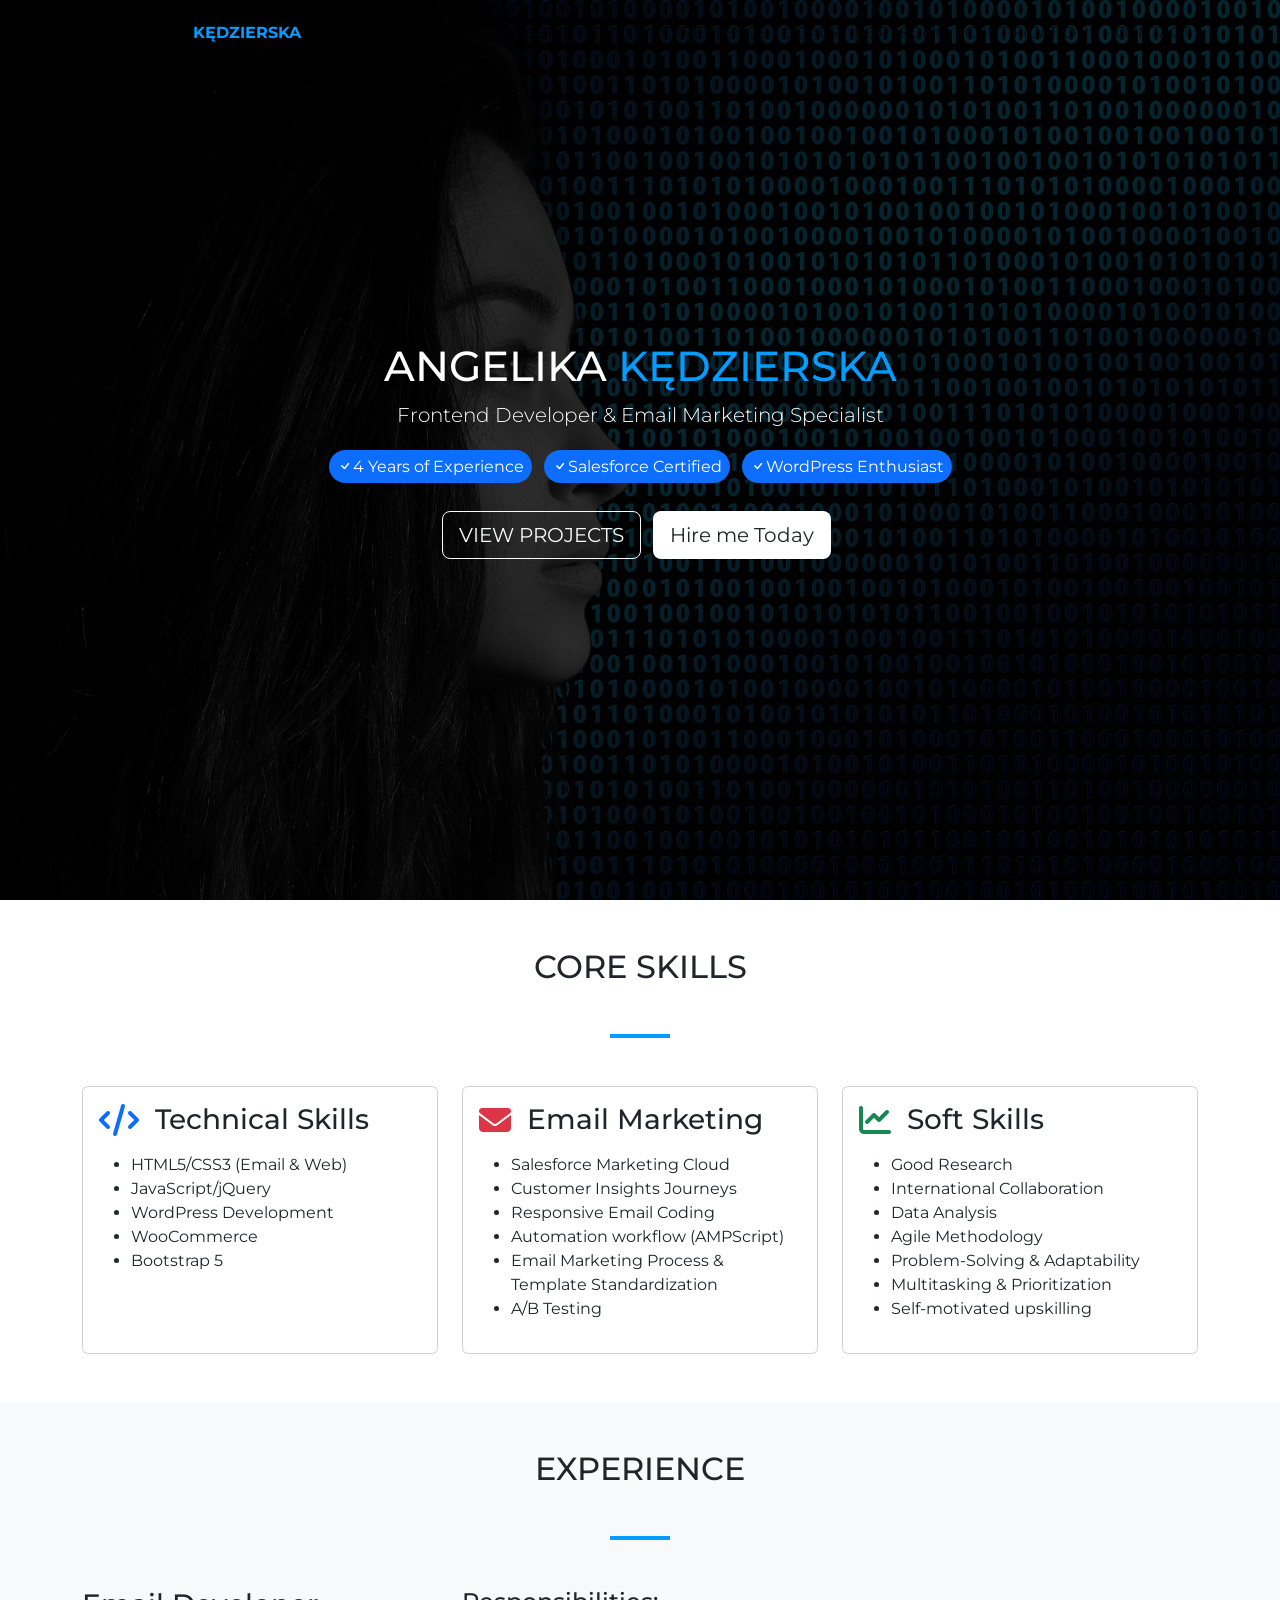
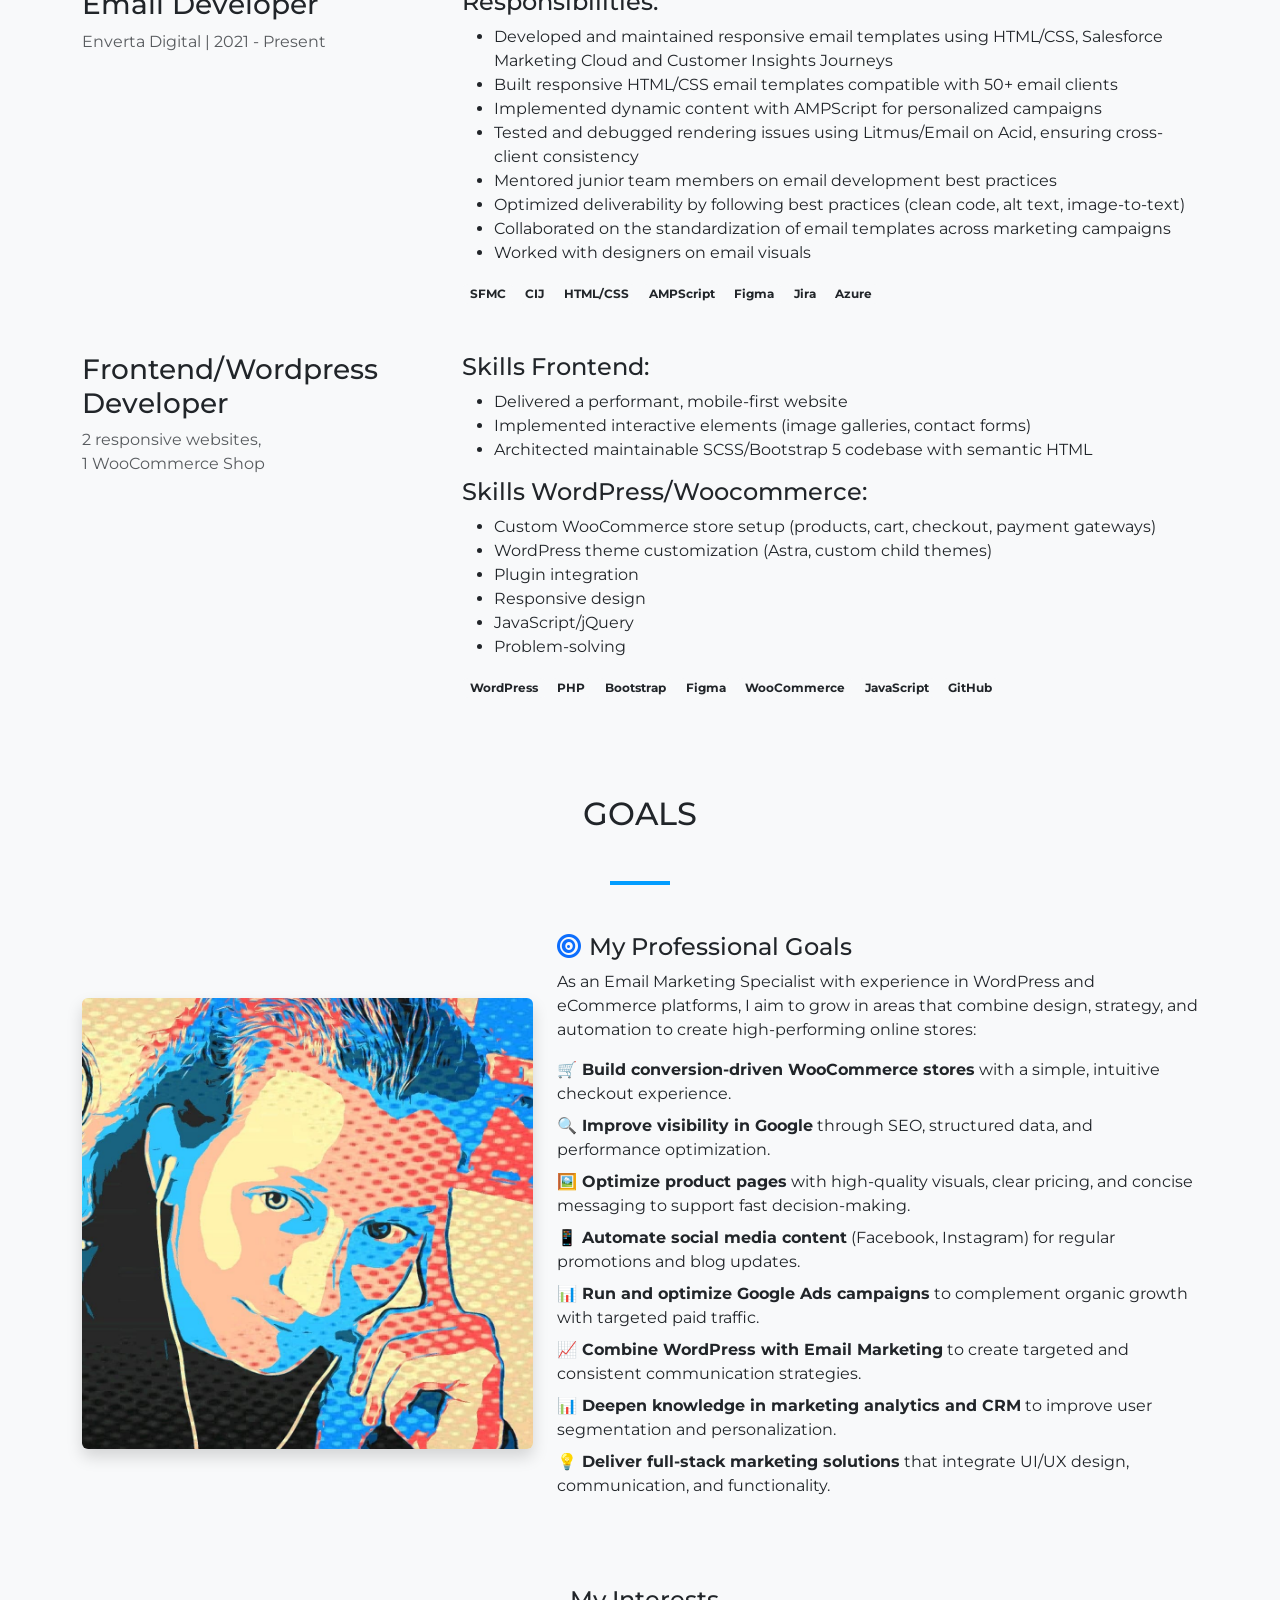
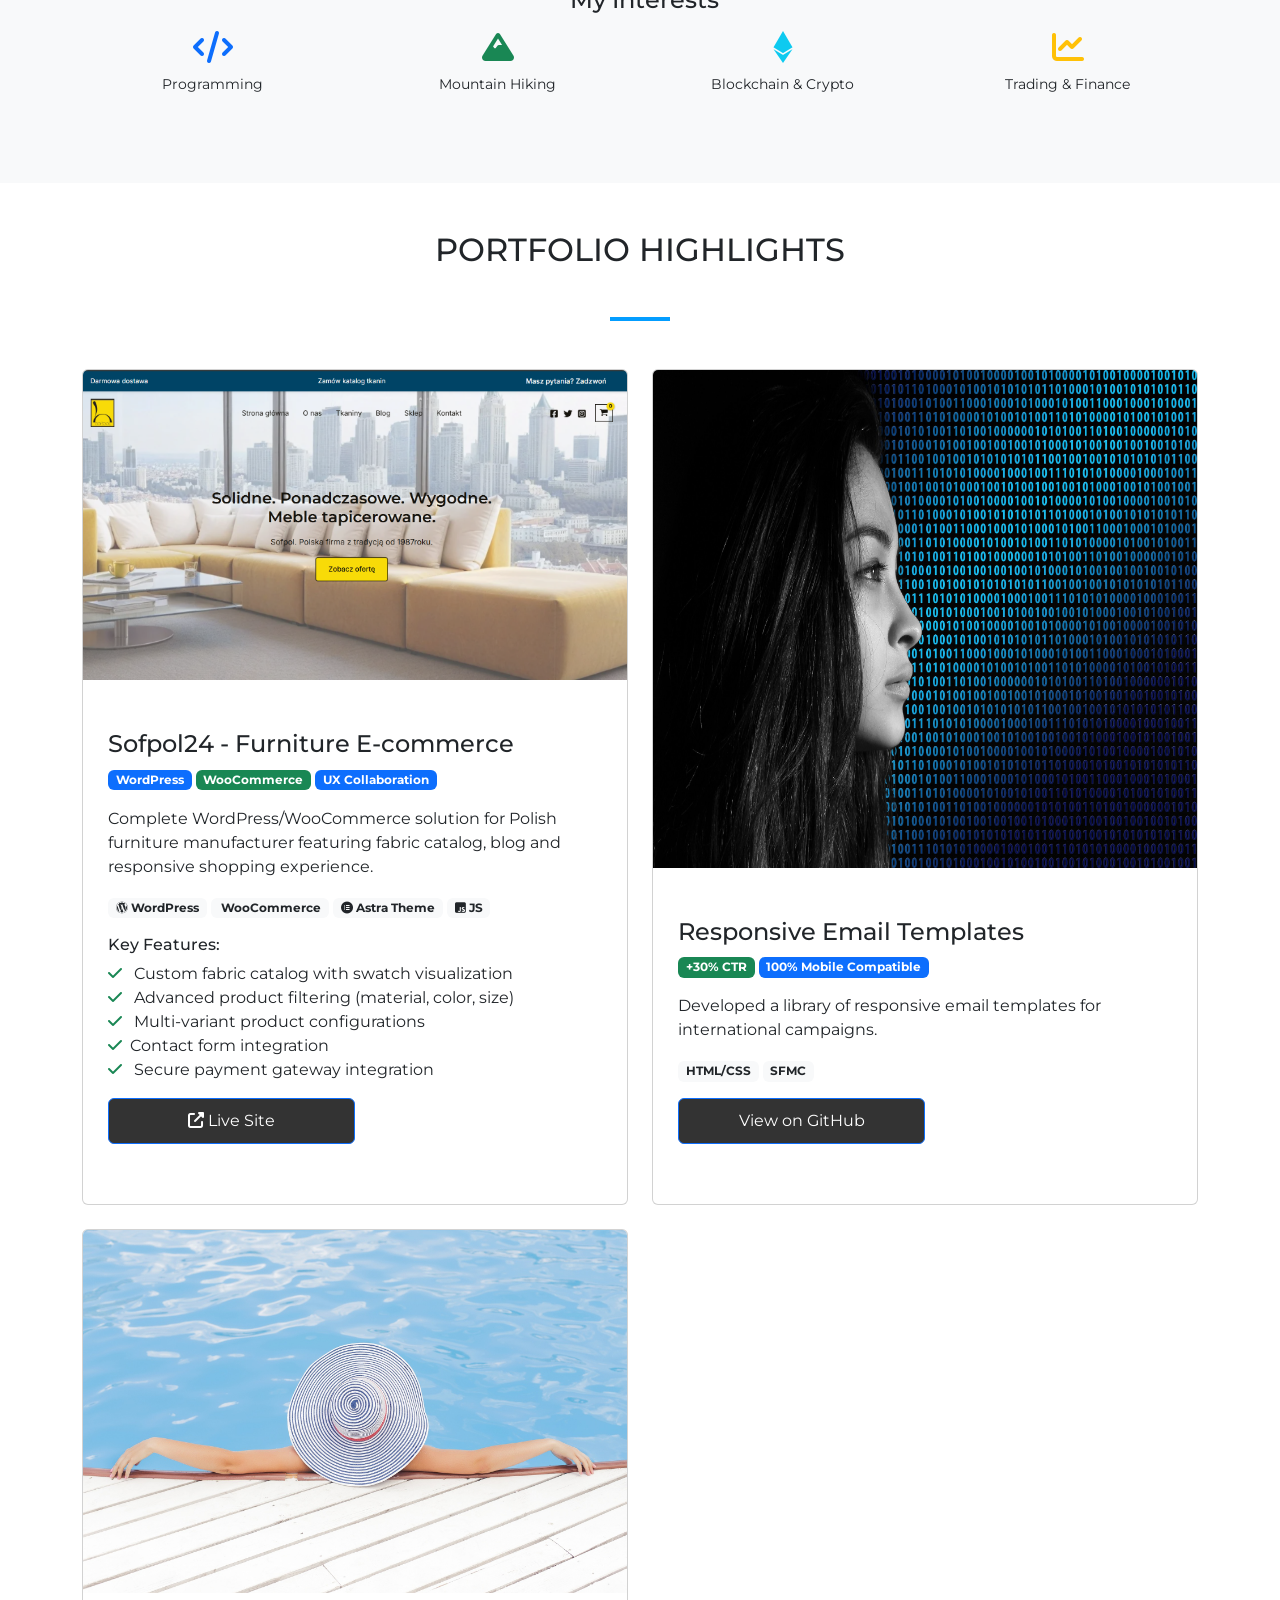
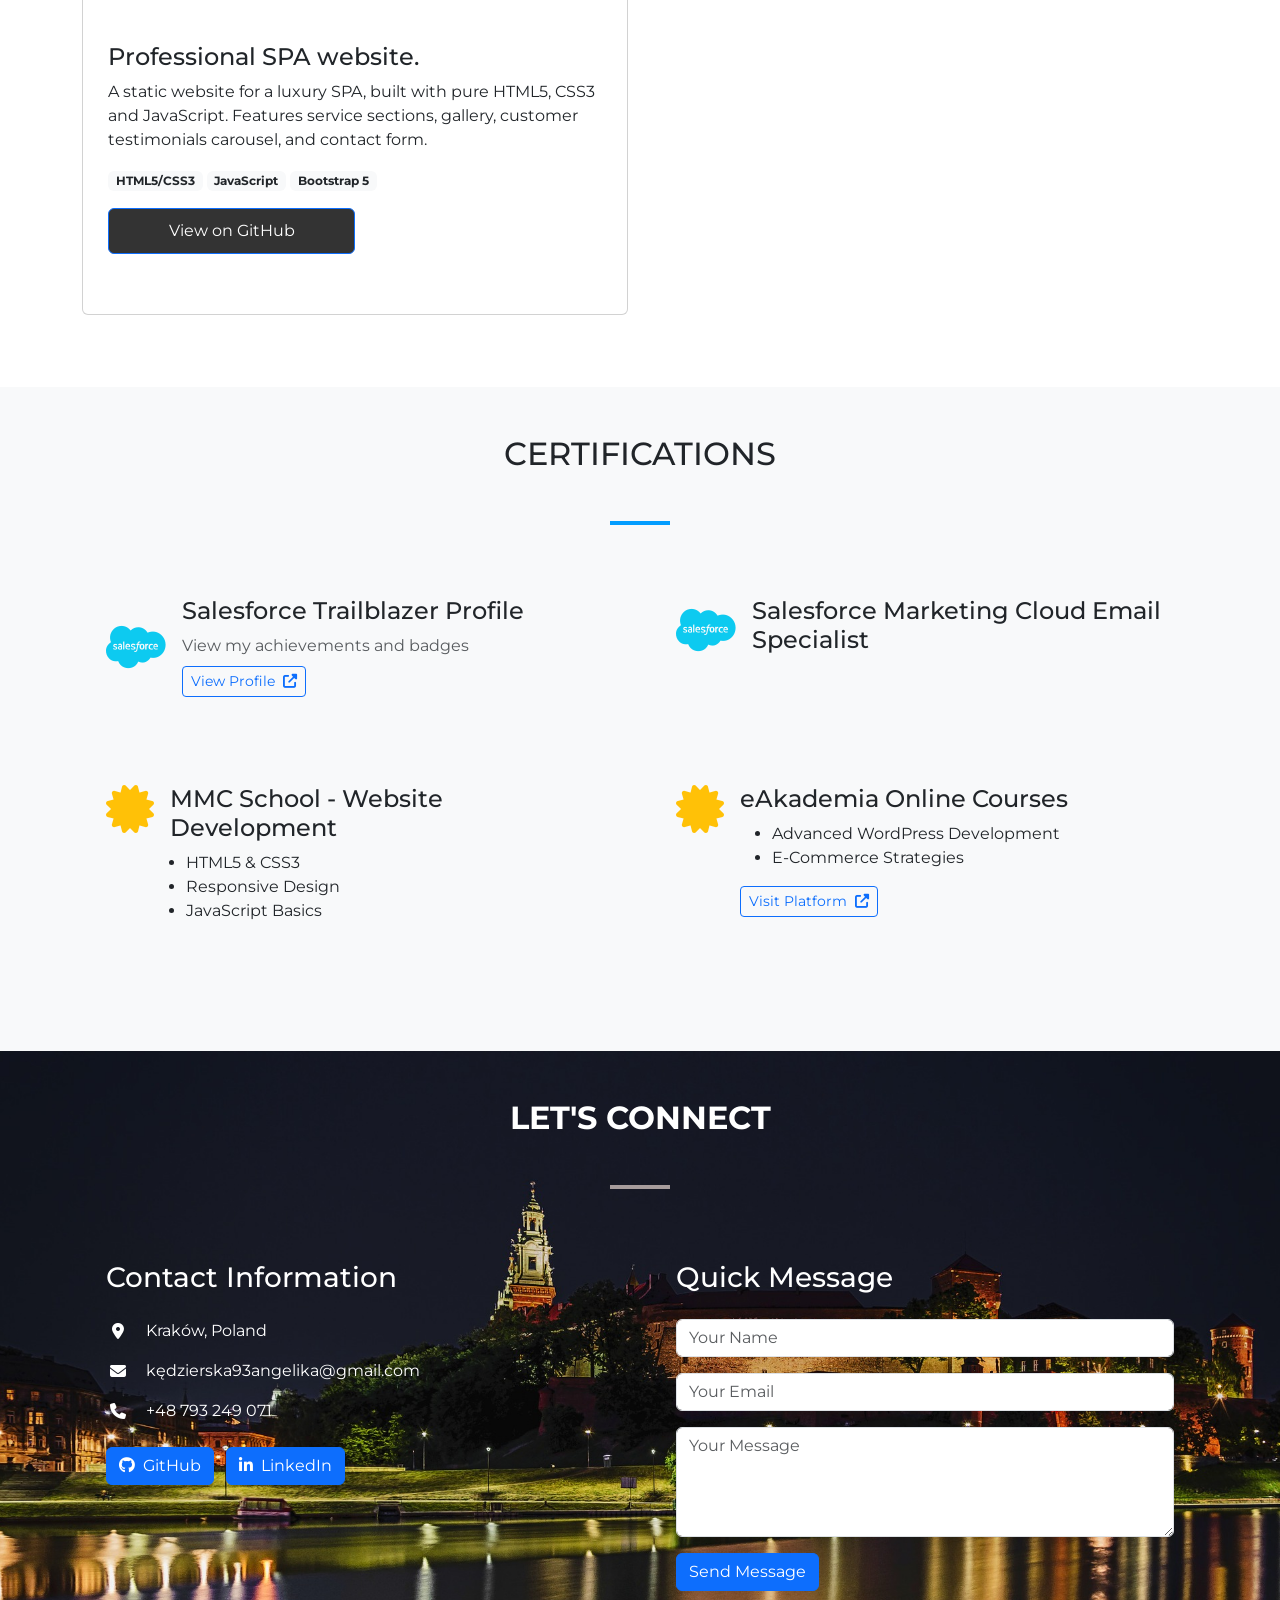
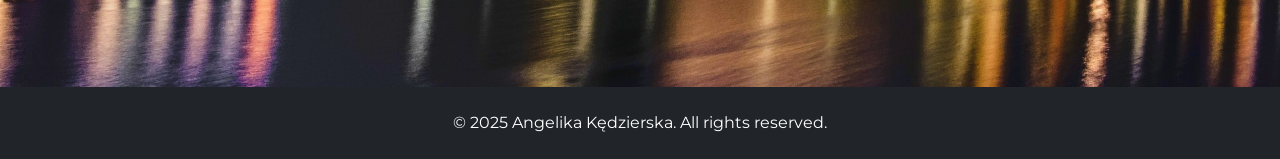
==== index.html @ ab342a0a "Finalna wersja portfolio - wszystkie pliki" ====
<!DOCTYPE html>
<html lang="pl">

<head>
  <meta charset="UTF-8">
  <meta http-equiv="X-UA-Compatible" content="IE=edge">
  <meta name="viewport" content="width=device-width, initial-scale=1.0">
  <script type="application/ld+json">
    {
      "@context": "https://schema.org",
      "@type": "Person",
      "name": "Angelika Kędzierska",
      "jobTitle": "Frontend Developer | WordPress Specialist | Email Marketing Expert",
      "url": "https://angelikakedzierska.com",
      "sameAs": [
        "https://github.com/AngelikaFrontEnd",
        "https://linkedin.com/in/angelika-kedzierska"
      ]
    }
  </script>

  <title>Angelika Kędzierska | Frontend Developer | WordPress | Email Marketing Specialistt</title>
  <meta name="job-title" content="Frontend Developer | WordPress Specialist | Email Marketing">
  <meta name="skills" content="HTML, CSS, JavaScript, WordPress, Bootstrap, Email Development, Salesforce Marketing Cloud">
  <link href="https://cdn.jsdelivr.net/npm/bootstrap@5.0.0-beta2/dist/css/bootstrap.min.css" rel="stylesheet">
  <link rel="preconnect" href="https://fonts.googleapis.com">
  <link rel="preconnect" href="https://fonts.gstatic.com" crossorigin>
  <link href="https://fonts.googleapis.com/css2?family=Montserrat:wght@400;700&display=swap" rel="stylesheet">
  <link href="https://unpkg.com/aos@2.3.1/dist/aos.css" rel="stylesheet">
  <link rel="stylesheet" href="https://cdnjs.cloudflare.com/ajax/libs/font-awesome/6.4.0/css/all.min.css">
  <link rel="stylesheet" href="./css/style.css">
  <link rel="stylesheet" href="https://cdn.jsdelivr.net/npm/bootstrap-icons@1.11.1/font/bootstrap-icons.css">
</head>

<body data-bs-spy="scroll" data-bs-target="#navbar" data-bs-offset="66">
  <!-- Navigation -->
  <nav id="navbar" class="navbar navbar-expand-xl position-fixed top-0 w-100">
    <div class="container">
      <a class="navbar-brand" href="#"><i class="fas fa-laptop-code"></i> Angelika<span class="blue-text">Kędzierska</span></a>
      <button class="navbar-toggler" type="button" data-bs-toggle="collapse" data-bs-target="#navbarNavAltMarkup"
        aria-controls="navbarNavAltMarkup" aria-expanded="false" aria-label="Toggle navigation">
        <i class="fas fa-bars"></i>
      </button>
      <div class="collapse navbar-collapse" id="navbarNavAltMarkup">
        <div class="navbar-nav ms-auto">
          <a class="nav-link active" href="#home">Home</a>
          <a class="nav-link" href="#core-skills">Skills</a>
          <a class="nav-link" href="#experience">Experience</a>
          <a class="nav-link" href="#professional-goals">Goals</a>
          <a class="nav-link" href="#portfolio">Portfolio</a>
          <a class="nav-link" href="#certifications">Certifications</a>
          <a class="nav-link" href="#contact">Contact</a>
        </div>
      </div>
    </div>
  </nav>


<header id="home">
  <div class="hero-img">
    <div class="hero-shadow"></div>
    <div class="hero-text">
        <h1 data-aos="fade-up" data-aos-delay="200">ANGELIKA <span style="color: #039dff;">KĘDZIERSKA</span></h1>
        <p class="lead" data-aos="fade-up" data-aos-delay="300">Frontend Developer & Email Marketing Specialist</p>
        <div class="highlight-badges mb-4" data-aos="fade-up" data-aos-delay="400">
          <span class="bi bi-check  badge bg-primary text-white p-2 fs-6 m-1 rounded-pill fw-normal">4 Years of Experience</span>
          <span class="bi bi-check badge bg-primary text-white p-2 fs-6 m-1 rounded-pill fw-normal">Salesforce Certified</span>
          <span class="bi bi-check badge bg-primary text-white p-2 fs-6 m-1 rounded-pill fw-normal">WordPress Enthusiast</span>
        </div>
        <div data-aos="fade-up" data-aos-delay="500">
          <a href="#portfolio" class="btn btn-outline-light btn-lg me-2">View Projects</a>
          <a href="#contact" class="btn me-2 btn-lg bg-white  text-dark">Hire me Today</a>
        </div>
      </div>
    </div>
</header>

  <main>
    <!-- Core Skills -->
    <section id="core-skills" class="py-5 bg-white">
      <div class="container">
        <h2 class="text-center mb-5">Core Skills</h2>
        <div class="underline mb-5"></div>
        
        <div class="row">
         
          <div class="col-md-4 skill-card" data-aos="fade-up">
            <div class="card h-100">
              <div class="card-body">
                <div class="d-flex align-items-center mb-3">
                  <i class="fas fa-code fa-2x me-3 text-primary"></i>
                  <h3 class="mb-0">Technical Skills</h3>
                </div>
                <ul class="skill-list">
                  <li>HTML5/CSS3 (Email & Web)</li>
                  <li>JavaScript/jQuery</li>
                  <li>WordPress Development</li>
                  <li>WooCommerce</li>
                  <li>Bootstrap 5</li>
                </ul>
              </div>
            </div>
          </div>
          
          <div class="col-md-4 skill-card" data-aos="fade-up" data-aos-delay="100">
            <div class="card h-100">
         
                    <div class="card-body">
                <div class="d-flex align-items-center mb-3">
                    <i class="fas fa-envelope fa-2x me-3 text-danger"></i>
                    <h3 class="mb-0">Email Marketing</h3>
                  </div>
                <ul class="skill-list">
                  <li>Salesforce Marketing Cloud</li>
                  <li>Customer Insights Journeys</li>
                  <li>Responsive Email Coding</li>
                  <li>Automation workflow (AMPScript)</li>
                  <li>Email Marketing Process & Template Standardization</li>
                  <li>A/B Testing</li>
                </ul>
              </div>
            </div>
          </div>
          
          <div class="col-md-4 skill-card" data-aos="fade-up" data-aos-delay="200">
            <div class="card h-100">
            
                <div class="card-body">
                    <div class="d-flex align-items-center mb-3">
                        <i class="fas fa-chart-line fa-2x me-3 text-success"></i>
                        <h3 class="mb-0">Soft Skills</h3>
                      </div>

                <ul class="skill-list">
               <li>Good Research</li>
                  <li>International Collaboration</li>
                  <li>Data Analysis</li>
                  <li>Agile Methodology</li>
                  <li>Problem-Solving & Adaptability</li>
                  <li>Multitasking & Prioritization</li>
                  <li>Self-motivated upskilling</li>
                </ul>
              </div>
            </div>
          </div>
        </div>
      </div>
    </section>

    <!-- Experience -->
    <section id="experience" class="py-5 bg-light">
      <div class="container">
        <h2 class="text-center mb-5">Experience</h2>
        <div class="underline mb-5"></div>

        <!-- Experience Item 1 -->
        <div class="exp-item row" data-aos="fade-up">
          <div class="col-md-4 exp-header">
            <h3>Email Developer</h3>
            <p class="text-muted">Enverta Digital | 2021 - Present</p>
          </div>
          <div class="col-md-8 exp-content">
            <h4>Responsibilities:</h4>
            <ul class="achievements">
                <li>Developed and maintained responsive email templates using HTML/CSS, Salesforce Marketing Cloud and Customer Insights Journeys</li>
                <li>Built responsive HTML/CSS email templates compatible with 50+ email clients</li>
                <li>Implemented dynamic content with AMPScript for personalized campaigns</li>
                <li>Tested and debugged rendering issues using Litmus/Email on Acid, ensuring cross-client consistency</li>
                <li>Mentored junior team members on email development best practices</li>
                <li>Optimized deliverability by following best practices (clean code, alt text, image-to-text)</li>
                <li>Collaborated on the standardization of email templates across marketing campaigns</li>
                <li>Worked with designers on email visuals</li>
            </ul>
            <div class="tech-used">
              <span class="badge bg-light text-dark">SFMC</span>
              <span class="badge bg-light text-dark">CIJ</span>
              <span class="badge bg-light text-dark">HTML/CSS</span>
              <span class="badge bg-light text-dark">AMPScript</span>
              <span class="badge bg-light text-dark">Figma</span>
              <span class="badge bg-light text-dark">Jira</span>
              <span class="badge bg-light text-dark">Azure</span>
     
            </div>
          </div>
        </div>

        <!-- Experience Item 2 -->
        <div class="exp-item row mt-5" data-aos="fade-up" data-aos-delay="100">
          <div class="col-md-4 exp-header">
            <h3>Frontend/Wordpress Developer</h3>
            <p class="text-muted">2 responsive websites, <br>1 WooCommerce Shop</p>
          </div>
          <div class="col-md-8 exp-content">
            <h4>Skills Frontend:</h4>
            <ul class="achievements">
              <li>Delivered a performant, mobile-first website</li>
              <li>Implemented interactive elements (image galleries, contact forms)</li>
              <li>Architected maintainable SCSS/Bootstrap 5 codebase with semantic HTML</li>
            </ul>
            <h4>Skills WordPress/Woocommerce:</h4>
            <ul class="achievements">
              <li>Custom WooCommerce store setup (products, cart, checkout, payment gateways)</li>
              <li>WordPress theme customization (Astra, custom child themes)</li>
              <li>Plugin integration</li>
              <li>Responsive design</li>
              <li>JavaScript/jQuery</li>
              <li>Problem-solving</li>
            </ul>
            <div class="tech-used">
              <span class="badge bg-light text-dark">WordPress</span>
              <span class="badge bg-light text-dark">PHP</span>
              <span class="badge bg-light text-dark">Bootstrap</span>
              <span class="badge bg-light text-dark">Figma</span>
              <span class="badge bg-light text-dark">WooCommerce</span>
              <span class="badge bg-light text-dark">JavaScript</span>
              <span class="badge bg-light text-dark">GitHub</span>
            </div>
          </div>
        </div>
      </div>
    </section>
<!-- Experience Section (existing code) -->

<section id="professional-goals" class="about-section py-5 bg-light" >
    <div class="container">
      <h2 class="text-center mb-5">Goals</h2>
      <div class="underline mb-5"></div>
  
      <div class="row align-items-center" data-aos="fade-up">
        <!-- Photo -->
        <div class="col-md-5 mb-4 mb-md-0">
          <div class="profile-photo-container">
            <img src="./img/ja-bitbucket.jpg" alt="Angelika Kędzierska - Email Marketing Specialist" class="profile-photo img-fluid rounded shadow">
          </div>
        </div>
  
        <!-- Career Goals -->
        <div class="col-md-7" data-aos="fade-up">
          <div class="career-goals">
            <h4><i class="fas fa-bullseye text-primary me-2"></i>My Professional Goals</h4>
            <p class="mb-3">
              As an Email Marketing Specialist with experience in WordPress and eCommerce platforms, I aim to grow in areas that combine design, strategy, and automation to create high-performing online stores:
            </p>
            <ul class="list-unstyled">
              <li class="mb-2"><strong>🛒 Build conversion-driven WooCommerce stores</strong> with a simple, intuitive checkout experience.</li>
              <li class="mb-2"><strong>🔍 Improve visibility in Google</strong> through SEO, structured data, and performance optimization.</li>
              <li class="mb-2"><strong>🖼️ Optimize product pages</strong> with high-quality visuals, clear pricing, and concise messaging to support fast decision-making.</li>
              <li class="mb-2"><strong>📱 Automate social media content</strong> (Facebook, Instagram) for regular promotions and blog updates.</li>
              <li class="mb-2"><strong>📊 Run and optimize Google Ads campaigns</strong> to complement organic growth with targeted paid traffic.</li>
              <li class="mb-2"><strong>📈 Combine WordPress with Email Marketing</strong> to create targeted and consistent communication strategies.</li>
              <li class="mb-2"><strong>📊 Deepen knowledge in marketing analytics and CRM</strong> to improve user segmentation and personalization.</li>
              <li><strong>💡 Deliver full-stack marketing solutions</strong> that integrate UI/UX design, communication, and functionality.</li>
            </ul>
          </div>
        </div>
  
        <!-- Hobbies -->
        <div class="hobbies mt-5 pt-4 text-center" data-aos="fade-up">
          <h4><i class=" text-danger me-2"></i>My Interests</h4>
          <div class="row mt-3">
            <!-- Programming -->
            <div class="col-6 col-sm-3 mb-4 text-center">
              <div class="hobby-icon-wrapper">
                <i class="fas fa-code fa-2x text-primary"></i>
              </div>
              <p class="hobby-card-title mt-2 small">Programming</p>
            </div>
  
            <!-- Mountain Travel -->
            <div class="col-6 col-sm-3 mb-4 text-center">
              <div class="hobby-icon-wrapper">
                <i class="fas fa-mountain fa-2x text-success"></i>
              </div>
              <p class="hobby-card-title mt-2 small">Mountain Hiking</p>
            </div>
  
            <!-- Blockchain -->
            <div class="col-6 col-sm-3 mb-4 text-center">
              <div class="hobby-icon-wrapper">
                <i class="fab fa-ethereum fa-2x text-info"></i>
              </div>
              <p class="hobby-card-title mt-2 small">Blockchain & Crypto</p>
            </div>
  
            <!-- Trading -->
            <div class="col-6 col-sm-3 mb-4 text-center">
              <div class="hobby-icon-wrapper">
                <i class="fas fa-chart-line fa-2x text-warning"></i>
              </div>
              <p class="hobby-card-title mt-2 small">Trading & Finance</p>
            </div>
          </div>
        </div>
  
      </div>
    </div>
  </section>
  
 
    <!-- Portfolio -->
    <section id="portfolio" class="portfolio py-5 bg-white" >
      <div class="container">
        <h2 class="text-center mb-5">Portfolio Highlights</h2>
        <div class="underline mb-5"></div>
        
        <div class="row">
            <div class="col-lg-6 mb-4" data-aos="fade-up">
                <div class="card h-100">
                  <img src="./img/sofpol24.png" class="card-img-top" alt="Sofpol24 WordPress WooCommerce Project">
                  <div class="card-body">
                    <h4 class="card-title">Sofpol24 - Furniture <span style="white-space:nowrap;">E-commerce</span></h4>
                    <div class="results-badge mb-3">
                        <span class="badge bg-primary">WordPress</span>
                      <span class="badge bg-success">WooCommerce</span>
                      <span class="badge bg-primary">UX Collaboration</span>
                    </div>
                    <p class="card-text">
                      Complete WordPress/WooCommerce solution for Polish furniture manufacturer featuring fabric catalog, 
                      blog and responsive shopping experience.
                    </p>
                    <div class="tech-stack mb-3">
                      <span class="badge bg-light text-dark">
                        <i class="fab fa-wordpress"></i> WordPress
                      </span>
                      <span class="badge bg-light text-dark">
                        <i class="fab fa-woocommerce"></i> WooCommerce
                      </span>
                      <span class="badge bg-light text-dark">
                        <i class="fab fa-elementor"></i> Astra Theme
                      </span>
                      <span class="badge bg-light text-dark">
                        <i class="fab fa-js-square"></i> JS
                      </span>
                    </div>
                    <div class="features-list mb-3">
                      <h6>Key Features:</h6>
                      <ul class="list-unstyled">
                        <li><i class="fas fa-check text-success me-2"></i> Custom fabric catalog with swatch visualization</li>
                        <li><i class="fas fa-check text-success me-2"></i> Advanced product filtering (material, color, size)</li>
                        <li><i class="fas fa-check text-success me-2"></i> Multi-variant product configurations</li>
                        <li><i class="fas fa-check text-success me-2"></i>Contact form integration</li>
                        <li><i class="fas fa-check text-success me-2"></i> Secure payment gateway integration</li>
                      </ul>
                    </div>
                    <div class="d-flex gap-2">
                      <a href="https://sofpol24.cfolks.pl" class="btn btn-primary">
                        <i class="fas fa-external-link-alt"></i> Live Site
                      </a>
                 
                    </div>
                  </div>
                
                </div>
              </div>
          <!-- Project 1 -->
          <div class="col-lg-6 mb-4" data-aos="fade-up">
            <div class="card h-100">
              <img src="./img/binary-big.jpg" class="card-img-top" alt="Portfolio Project">
              <div class="card-body">
                <h4 class="card-title">Responsive Email Templates</h4>
                <div class="results-badge mb-3">
                  <span class="badge bg-success">+30% CTR</span>
                  <span class="badge bg-primary">100% Mobile Compatible</span>
                </div>
                <p class="card-text">Developed a library of responsive email templates for international campaigns.</p>
                <div class="tech-stack mb-3">
                  <span class="badge bg-light text-dark">HTML/CSS</span>
                  <span class="badge bg-light text-dark">SFMC</span>
                </div>
                <a href="https://github.com/AngelikaFrontEnd" class="btn btn-outline-primary">View on GitHub</a>
              </div>
            </div>
          </div>
          
          <!-- Project 2 -->
          <div class="col-lg-6 mb-4" data-aos="fade-up" data-aos-delay="100">
            <div class="card h-100">
              <img src="./img/woman-big.jpg" class="card-img-top" alt="SPA Project">
              <div class="card-body">
                <h4 class="card-title">Professional SPA website.</h4>
              
                <p class="card-text">
                    A static website for a luxury SPA, built with pure HTML5, CSS3 and JavaScript. 
                    Features service sections, gallery, customer testimonials carousel, and contact form.
                  </p>
                <div class="tech-stack mb-3">
                  <span class="badge bg-light text-dark">HTML5/CSS3</span>
                  <span class="badge bg-light text-dark">JavaScript</span>
                  <span class="badge bg-light text-dark">Bootstrap 5</span>
                  
                </div>
                <a href="https://github.com/AngelikaFrontEnd/Harmonyspa-website" class="btn btn-outline-primary">View on GitHub</a>
              </div>
            </div>
          </div>
        </div>
      </div>
    </section>


    <!-- Certifications -->
   <!-- Certifications Section -->
<section id="certifications" class="py-5 bg-light">
    <div class="container">
      <h2 class="text-center mb-5">Certifications</h2>
      <div class="underline mb-5"></div>
      
      <div class="row">
        <!-- Existing Certification 1 -->
            <!-- New Salesforce Trailblazer Profile Card -->
        <div class="col-md-6 mb-4" data-aos="fade-up" data-aos-delay="200">
            <div class="cert-card p-4 h-100">
              <div class="d-flex align-items-center mb-3">
                <i class="fab fa-salesforce fa-3x text-info me-3"></i>
                <div>
                  <h4>Salesforce Trailblazer Profile</h4>
                  <p class="text-muted mb-2">View my achievements and badges</p>
                  <a href="https://www.salesforce.com/trailblazer/akdzierska" target="_blank" class="btn btn-sm btn-outline-primary">
                    View Profile <i class="fas fa-external-link-alt ms-1"></i>
                  </a>
                </div>
              </div>
            </div>
          </div>
        <div class="col-md-6 mb-4" data-aos="fade-up">
          <div class="cert-card p-4 h-100">
            <div class="d-flex align-items-center mb-3">
              <i class="fab fa-salesforce fa-3x text-info me-3"></i>
              <div>
                <h4>Salesforce Marketing Cloud Email Specialist</h4>
              </div>
            </div>
          </div>
        </div>

        
        <div class="col-md-6 mb-4" data-aos="fade-up" data-aos-delay="100">
            <div class="cert-card p-4 h-100">
              <div class="d-flex  mb-3">
                <i class="fas fa-certificate fa-3x text-warning me-3"></i>
                
                <div>
                  <h4>MMC School - Website Development</h4>
                  <ul class="cert-details mt-2 ps-3">
                    <li>HTML5 & CSS3</li>
                    <li>Responsive Design</li>
                    <li>JavaScript Basics</li>
                  </ul>
                </div>
              </div>
            </div>
          </div>
        
          <!-- In your Certifications section - add this card -->
<div class="col-md-6 mb-4" data-aos="fade-up" data-aos-delay="200">
    <div class="cert-card p-4 h-100">
      <div class="d-flex  mb-3">
        <i class="fas fa-certificate fa-3x text-warning me-3"></i> <!-- Changed to green -->
        <div>
          <h4>eAkademia Online Courses</h4>
       
          <div class="course-list">
        
            <ul>
              <li>Advanced WordPress Development</li>
              <li>E-Commerce Strategies</li>
              <!-- Add other courses you completed -->
            </ul>
          </div>
          <a href="https://eakademia.online/" target="_blank" class="btn btn-sm btn-outline-primary">
            Visit Platform <i class="fas fa-external-link-alt ms-1"></i>
          </a>
        </div>
      </div>
    </div>
  </div>
    
      </div>
    </div>
  </section>

    <!-- Contact -->
     
    <section id="contact" class="contact py-5 bg-white">
      <div class="container">
        <h2 class="text-center mb-5 text-white">Let's Connect</h2>
        <div class="underline mb-5"></div>
        
        <div class="row">
        <div class="col-lg-6 mb-4">
  <div class="contact-info p-4 h-100 text-white">
    <h3 class="mb-4">Contact Information</h3>
    <ul class="contact-list list-unstyled">
      <li class="d-flex align-items-center mb-3">
        <i class="fas fa-map-marker-alt me-3" style="width: 24px; text-align: center;"></i>
        <span>Kraków, Poland</span>
      </li>
      <li class="d-flex align-items-center mb-3">
        <i class="fas fa-envelope me-3" style="width: 24px; text-align: center;"></i>
        <a href="mailto:kedzierska93angelika@gmail.com" class="text-white text-decoration-none">
          kędzierska93angelika@gmail.com
        </a>
      </li>
      <li class="d-flex align-items-center mb-3">
        <i class="fas fa-phone me-3" style="width: 24px; text-align: center;"></i>
        <a href="tel:+48793249071" class="text-white text-decoration-none">+48 793 249 071</a>
      </li>
    </ul>
    <div class="social-media mt-4">
      <a href="https://github.com/AngelikaFrontEnd" class="btn btn-primary me-2">
        <i class="fab fa-github me-1"></i> GitHub
      </a>
      <a href="https://linkedin.com/in/angelika-kedzierska" class="btn btn-primary">
        <i class="fab fa-linkedin-in me-1"></i> LinkedIn
      </a>
    </div>
  </div>
</div>
          
       <div class="col-lg-6 mb-4 text-white">
<form id="contactForm" class="contact-form p-4" action="https://formsubmit.co/70e0005fae6a5223f498720123565f0b" method="POST">
    <h3 class="mb-4">Quick Message</h3>
    <div class="mb-3">
      <input type="text" name="name" class="form-control" placeholder="Your Name" required>
    </div>
    <div class="mb-3">
      <input type="email" name="email" class="form-control" placeholder="Your Email" required>
    </div>
    <div class="mb-3">
      <textarea name="message" class="form-control" rows="4" placeholder="Your Message" required></textarea>
    </div>
    <input type="hidden" name="_captcha" value="false">
    <!-- Dodaj hidden input z adresem powrotu -->
    <input type="hidden" name="_next" value="javascript:void(0)">
    <input type="hidden" name="_autoresponse" value="Thank you for your message!">
<input type="hidden" name="_template" value="table">
    
    <button type="submit" class="btn btn-primary">
      <span id="submitText">Send Message</span>
      <span id="spinner" class="spinner-border spinner-border-sm d-none" role="status"></span>
    </button>
    <div id="formAlert" class="alert mt-3 d-none"></div>
</form>
</div>
        </div>
      </div>
    </section>
  
  </main>

  <footer class="footer text-center py-4 bg-dark text-white">
    <p class="mb-0 ">&copy; 2025 Angelika Kędzierska. All rights reserved.</p>
  </footer>

  <script src="https://cdn.jsdelivr.net/npm/bootstrap@5.1.0/dist/js/bootstrap.bundle.min.js"></script>
  <script src="https://code.jquery.com/jquery-3.6.0.min.js"></script>
  <script src="https://unpkg.com/aos@2.3.1/dist/aos.js"></script>
  <script>
    AOS.init({
      duration: 800,
      easing: 'ease-in-out'
    });
  </script>
  <script src="./js/script.js"></script>
</body>
</html>
---- css/style.css ----
.bounce-top {
  display: block;
  -webkit-animation: bounce-top 2s infinite both;
          animation: bounce-top 2s infinite both;
}

/* ----------------------------------------------
* Generated by Animista on 2021-8-22 13:50:51
* Licensed under FreeBSD License.
* See http://animista.net/license for more info. 
* w: http://animista.net, t: @cssanimista
* ---------------------------------------------- */
/**
* ----------------------------------------
* animation bounce-top
* ----------------------------------------
*/
@-webkit-keyframes bounce-top {
  0% {
    -webkit-transform: translateY(-45px);
    transform: translateY(-45px);
    -webkit-animation-timing-function: ease-in;
    animation-timing-function: ease-in;
    opacity: 1;
  }
  24% {
    opacity: 1;
  }
  40% {
    -webkit-transform: translateY(-24px);
    transform: translateY(-24px);
    -webkit-animation-timing-function: ease-in;
    animation-timing-function: ease-in;
  }
  65% {
    -webkit-transform: translateY(-12px);
    transform: translateY(-12px);
    -webkit-animation-timing-function: ease-in;
    animation-timing-function: ease-in;
  }
  25%,
  55%,
  75%,
  87% {
    -webkit-transform: translateY(0px);
    transform: translateY(0px);
    -webkit-animation-timing-function: ease-out;
    animation-timing-function: ease-out;
  }
  100% {
    -webkit-transform: translateY(0px);
    transform: translateY(0px);
    -webkit-animation-timing-function: ease-out;
    animation-timing-function: ease-out;
    opacity: 1;
  }
}
@keyframes bounce-top {
  0% {
    -webkit-transform: translateY(-45px);
    transform: translateY(-45px);
    -webkit-animation-timing-function: ease-in;
    animation-timing-function: ease-in;
    opacity: 1;
  }
  24% {
    opacity: 1;
  }
  40% {
    -webkit-transform: translateY(-24px);
    transform: translateY(-24px);
    -webkit-animation-timing-function: ease-in;
    animation-timing-function: ease-in;
  }
  65% {
    -webkit-transform: translateY(-12px);
    transform: translateY(-12px);
    -webkit-animation-timing-function: ease-in;
    animation-timing-function: ease-in;
  }
  25%,
  55%,
  75%,
  87% {
    -webkit-transform: translateY(0px);
    transform: translateY(0px);
    -webkit-animation-timing-function: ease-out;
    animation-timing-function: ease-out;
  }
  100% {
    -webkit-transform: translateY(0px);
    transform: translateY(0px);
    -webkit-animation-timing-function: ease-out;
    animation-timing-function: ease-out;
    opacity: 1;
  }
}

*,
*::before,
*::after {
  -webkit-box-sizing: border-box;
          box-sizing: border-box;
  margin: 0;
  padding: 0;
}

html {
  scroll-padding-top: 66px;
}

body {
  position: relative;
  font-family: 'Montserrat', sans-serif;
  background-color: #ebecf2;
}

h2 {
  text-align: center;
  text-transform: uppercase;
}

.underline {
  margin: 0 auto 30px;
  width: 60px;
  height: 4px;
  background-color: #039dff;
}

.blue-text {
  color: #039dff;
}

.shadow-bg {
  background-color: rgba(0, 0, 0, 0.8);
}

nav {
  text-transform: uppercase;
  z-index: 1;
  -webkit-transition: color .6s;
  transition: color .6s;
}

nav a,
nav .fa-bars {
  color: #fff;
}

nav a:hover {
  color: #039dff;
}

nav .fa-bars {
  padding: 10px;
}

nav .navbar-brand {
  font-weight: bold;
  margin-right: 0;
  font-size: 0.85rem;
}

nav .active {
  color: #039dff;
}

header {
  color: #fff;
}

header h1 {
  font-size: 30px;
  text-transform: uppercase;
}

header p {
  font-size: 16px;
}

header .hero-img {
  position: relative;
  height: 100vh;
  background-image: url("../img/binary-small.jpg");
  background-position: center;
  background-size: cover;
  background-attachment: fixed;
  z-index: 0;
}

header .hero-shadow {
  position: absolute;
  width: 100%;
  height: 100%;
  background-color: rgba(0, 0, 0, 0.8);
  z-index: -10;
}

header .hero-text {
  display: -webkit-box;
  display: -ms-flexbox;
  display: flex;
  -webkit-box-pack: center;
      -ms-flex-pack: center;
          justify-content: center;
  -webkit-box-orient: vertical;
  -webkit-box-direction: normal;
      -ms-flex-direction: column;
          flex-direction: column;
  -webkit-box-align: center;
      -ms-flex-align: center;
          align-items: center;
  padding: 10px;
  text-align: center;
  height: 100%;
  z-index: 5;
}

header .btn-outline-light {
  text-transform: uppercase;
}

header .fa-chevron-down {
  position: absolute;
  left: 50%;
  -webkit-transform: translateX(-50%);
          transform: translateX(-50%);
  font-size: 30px;
  bottom: 20px;
  color: white;
}

.aboutme .aboutme-photo {
  display: block;
  width: 60%;
  height: 100%;
  border-radius: 50%;
  margin: 0 auto;
}

.aboutme .aboutme-text span {
  color: #f15e57;
  font-weight: bold;
}

.aboutme .aboutme-container {
  text-align: left;
  margin-top: 20px;
  display: -webkit-box;
  display: -ms-flexbox;
  display: flex;
  -webkit-box-orient: vertical;
  -webkit-box-direction: normal;
      -ms-flex-direction: column;
          flex-direction: column;
  gap: 2em;
}

.portfolio .card-group {
  width: 900px;
  gap: 2em;
}

.portfolio .card-img-top {
  height: -webkit-fill-available;
}

.portfolio .card-body {
  padding: 50px 25px;
}

.portfolio .btn {
  background-color: rgba(0, 0, 0, 0.8);
  color: #fff;
  padding: 10px 20px;
  margin-bottom: 10px;
  width: 40%;
}

.portfolio .btn:hover {
  color: #039dff;
}

.portfolio .card-button {
  display: -webkit-box;
  display: -ms-flexbox;
  display: flex;
  -webkit-box-pack: center;
      -ms-flex-pack: center;
          justify-content: center;
  gap: 1em;
}

.skills i {
  font-size: 60px;
  color: #f15e57;
  -webkit-transition: -webkit-transform .5s ease;
  transition: -webkit-transform .5s ease;
  transition: transform .5s ease;
  transition: transform .5s ease, -webkit-transform .5s ease;
}

.skills i:hover {
  -webkit-transform: scale(1.2);
          transform: scale(1.2);
}

.skills .skills-list {
  font-size: 40px;
}

.skills .skills-text {
  font-size: 16px;
  text-transform: uppercase;
}

.hobby i {
  font-size: 40px;
}

.hobby .hobby-card-title {
  font-size: 16px;
  text-transform: uppercase;
}

.hobby-hover {
  -webkit-transition: color .3s ease;
  transition: color .3s ease;
}

.hobby-hover:hover {
  color: #039dff;
}

.contact {
  position: relative;
  background-image: url(../img/poland-small.jpg);
  background-position: center;
  background-size: cover;
  z-index: 0;
}

.contact h2 {
  color: #a79c9c;
  font-weight: bold;
}

.contact .underline {
  background-color: #a79c9c;
}

.contact .contact-shadow {
  position: absolute;
  top: 0;
  width: 100%;
  height: 100%;
  background-color: rgba(0, 9, 27, 0.85);
  z-index: -5;
}

.contact-us {
  display: -webkit-box;
  display: -ms-flexbox;
  display: flex;
  color: #fff;
}

.contact-us .contact-item {
  margin: 30px 15px;
}

.contact-us .contact-item h3 {
  margin-bottom: 15px;
  text-transform: uppercase;
  letter-spacing: 2px;
}

.contact-us .contact-item .social-media {
  font-size: 40px;
}

.contact-us .contact-item .social-media a {
  padding: 10px;
  color: #fff;
}

.contact-us .contact-item .social-media a:hover {
  color: #039dff;
}

.footer {
  background-color: rgba(0, 9, 27, 0.85);
  color: #fff;
}

@media (min-width: 375px) {
  header h1 {
    font-size: 36px;
  }
  header p {
    font-size: 16px;
  }
  .photo-container {
    margin-bottom: 4rem;
  }
  .skills .skills-list {
    padding: 0;
  }
}

@media (min-width: 559px) {
  .underline {
    margin: 0 auto 40px;
  }
  .portfolio .btn {
    width: 50%;
  }
}

@media (min-width: 768px) {
  header h1 {
    font-size: 42px;
  }
  header p {
    font-size: 20px;
  }
}

@media (min-width: 992px) {
  nav {
    height: 66px;
  }
  .photo-container {
    margin-bottom: 0;
  }
}

@media (min-width: 1200px) {
  nav .navbar-brand {
    font-size: 1rem;
  }
  header .hero-img {
    background-image: url("../img/binary-big.jpg");
  }
  .contact {
    background-image: url("../img/poland-big.jpg");
  }
}

@media (min-width: 1600px) {
  header h1 {
    font-size: 50px;
  }
  header p {
    font-size: 30px;
  }
  header .btn {
    font-size: 20px;
  }
  header .hero-img {
    background-image: url("../img/binary-big.jpg");
  }
  .aboutme-text {
    font-size: 18px;
  }
  .skills .skills-text {
    font-size: 18px;
  }
  .hobby .hobby-card-title {
    font-size: 18px;
  }
  .contact {
    background-image: url("../img/poland-big.jpg");
  }
  .contact-item p {
    font-size: 16px;
  }
}
/*# sourceMappingURL=style.css.map */
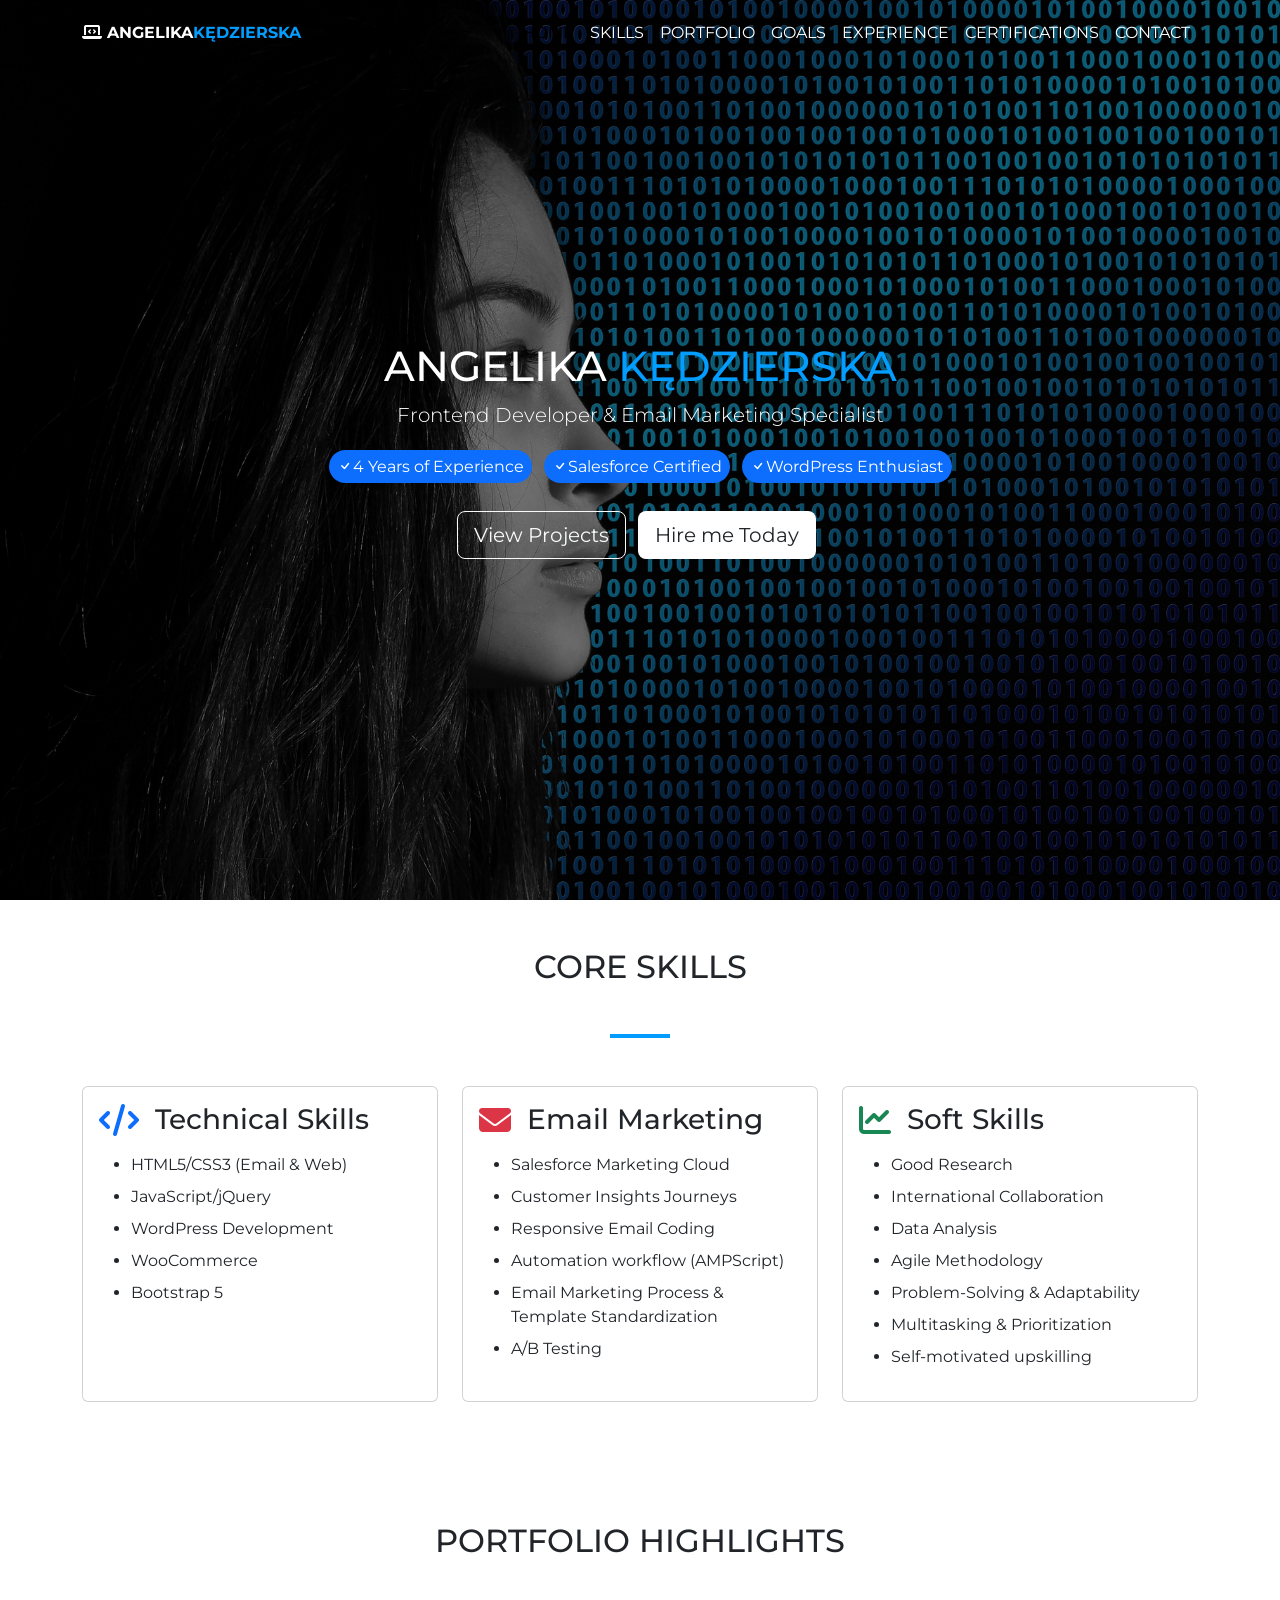
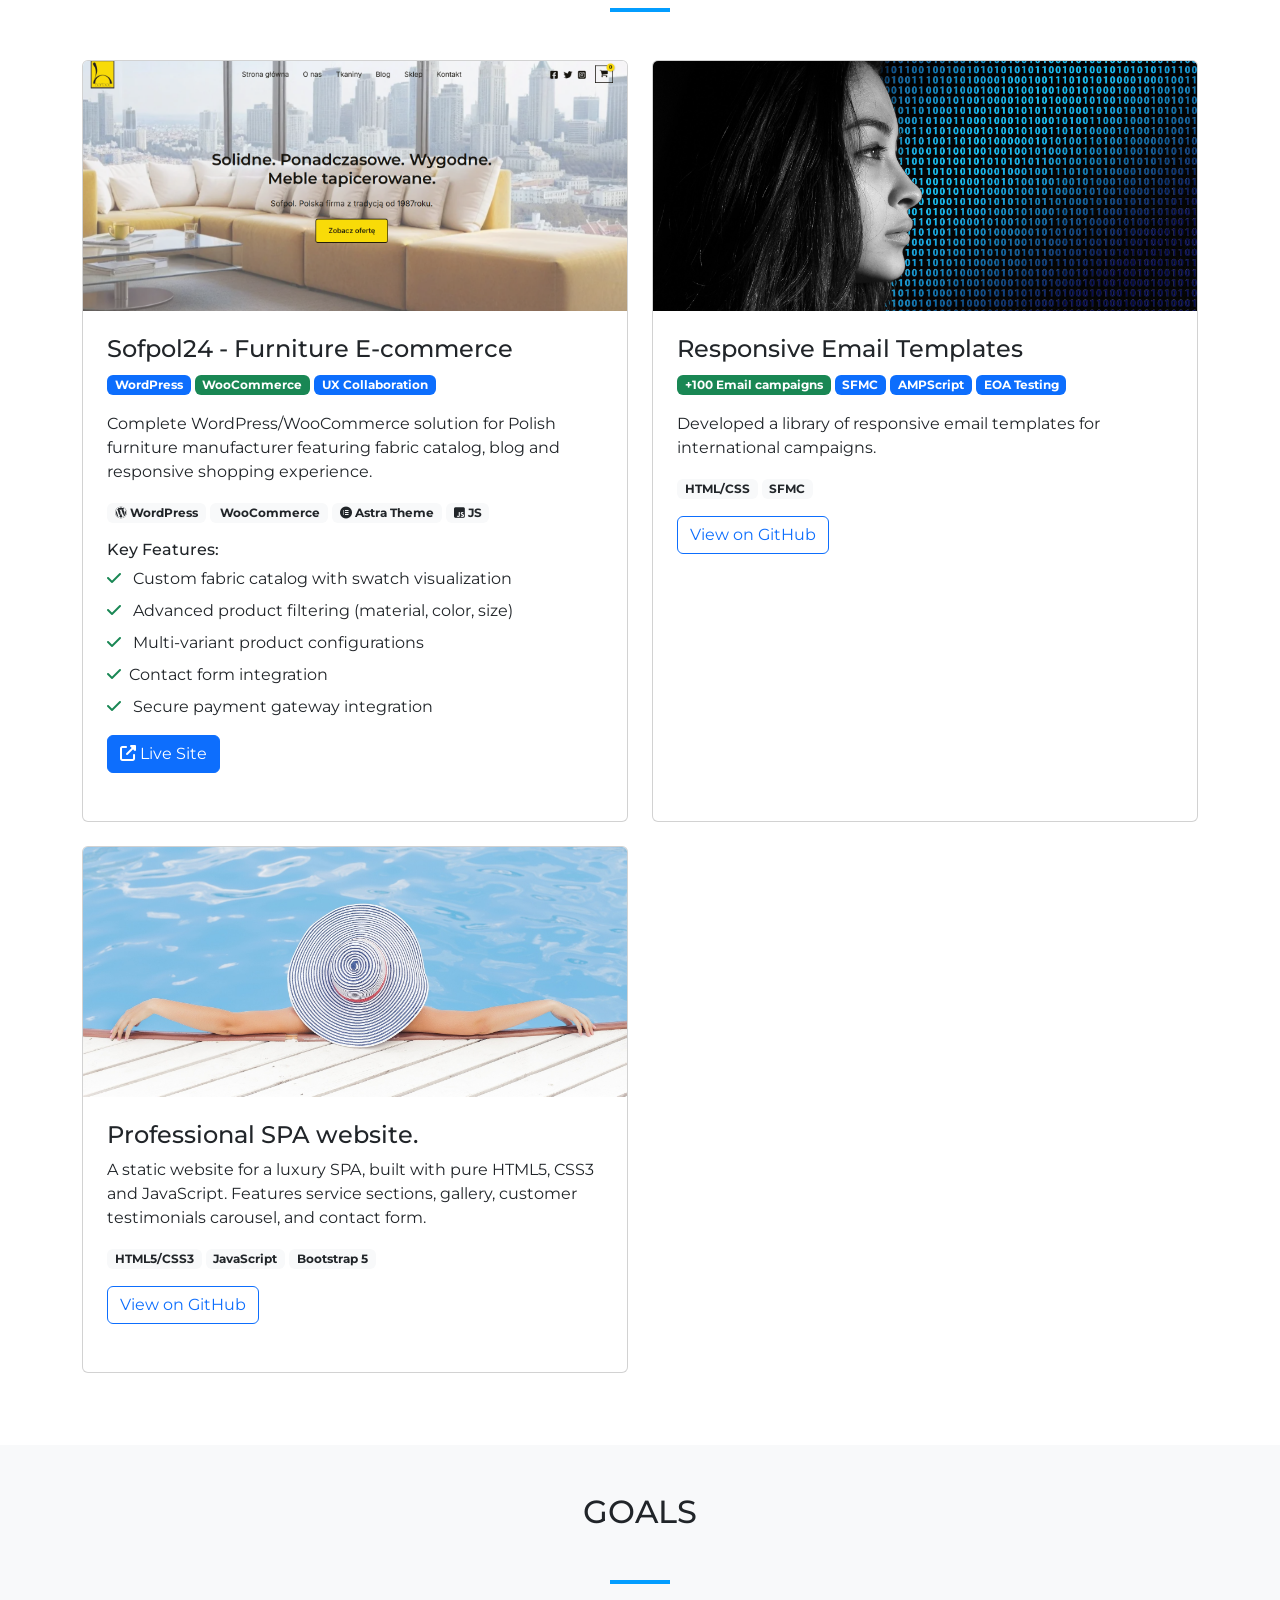
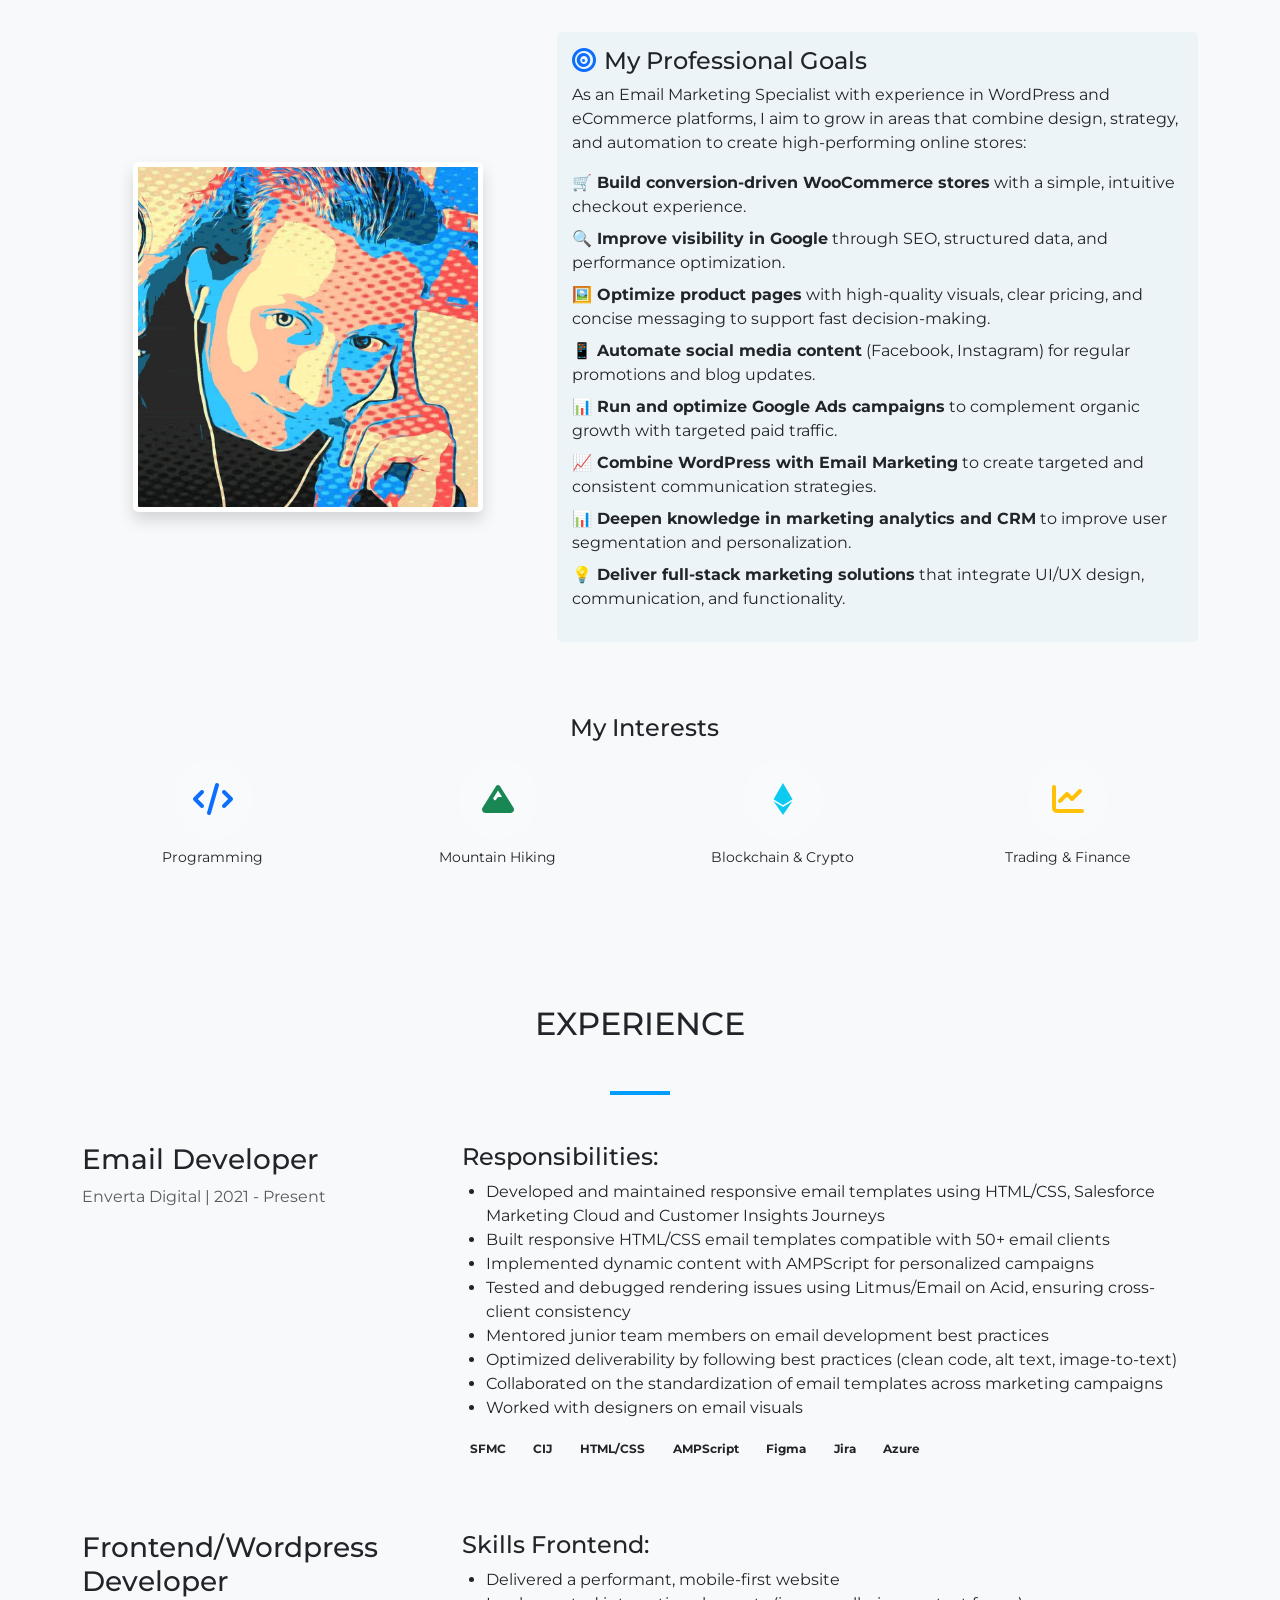
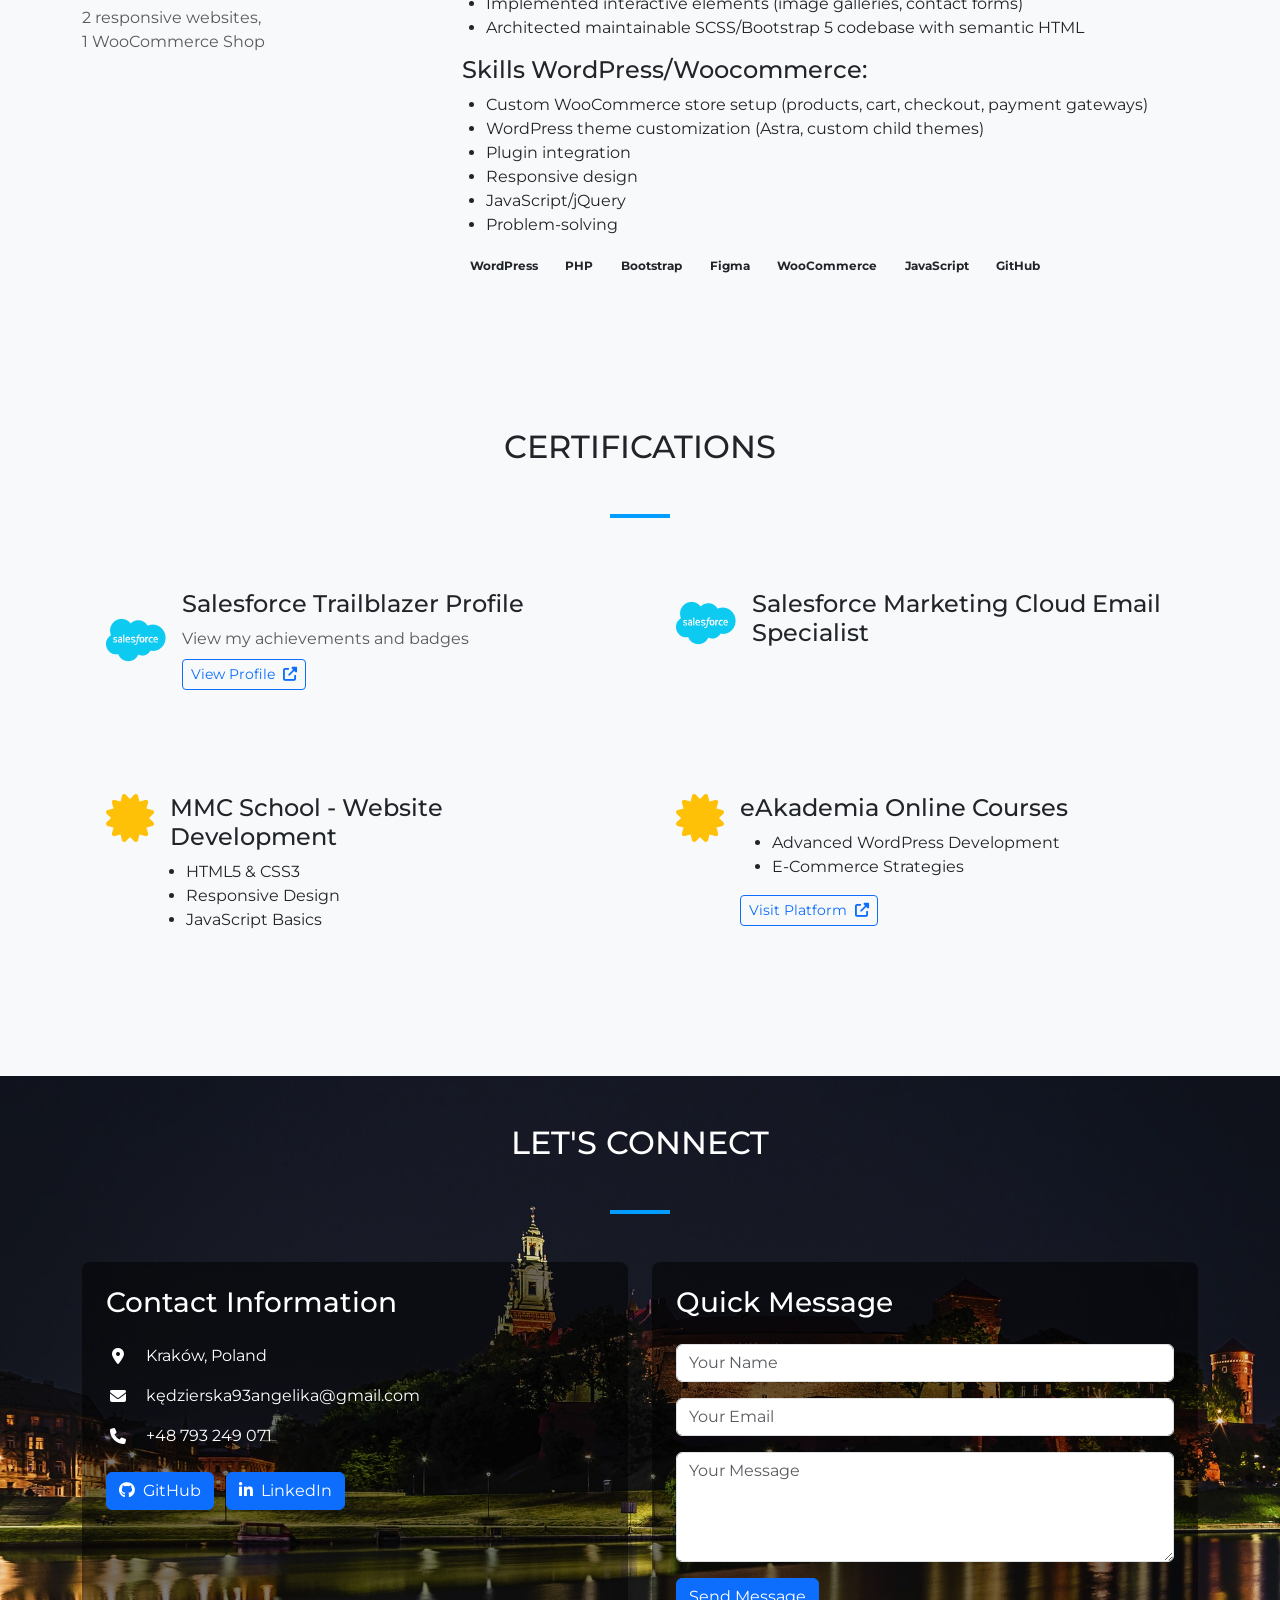
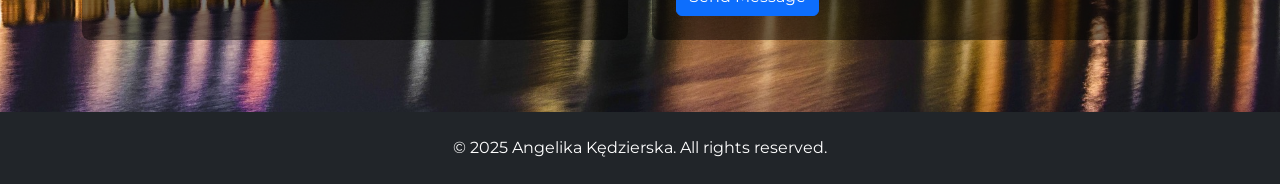
==== commit 15698381: "final version v1" ====
--- a/index.html
+++ b/index.html
@@ -45,9 +45,9 @@
         <div class="navbar-nav ms-auto">
           <a class="nav-link active" href="#home">Home</a>
           <a class="nav-link" href="#core-skills">Skills</a>
+              <a class="nav-link" href="#portfolio">Portfolio</a>
+         <a class="nav-link" href="#professional-goals">Goals</a>
           <a class="nav-link" href="#experience">Experience</a>
-          <a class="nav-link" href="#professional-goals">Goals</a>
-          <a class="nav-link" href="#portfolio">Portfolio</a>
           <a class="nav-link" href="#certifications">Certifications</a>
           <a class="nav-link" href="#contact">Contact</a>
         </div>
@@ -147,157 +147,7 @@
       </div>
     </section>
 
-    <!-- Experience -->
-    <section id="experience" class="py-5 bg-light">
-      <div class="container">
-        <h2 class="text-center mb-5">Experience</h2>
-        <div class="underline mb-5"></div>
-
-        <!-- Experience Item 1 -->
-        <div class="exp-item row" data-aos="fade-up">
-          <div class="col-md-4 exp-header">
-            <h3>Email Developer</h3>
-            <p class="text-muted">Enverta Digital | 2021 - Present</p>
-          </div>
-          <div class="col-md-8 exp-content">
-            <h4>Responsibilities:</h4>
-            <ul class="achievements">
-                <li>Developed and maintained responsive email templates using HTML/CSS, Salesforce Marketing Cloud and Customer Insights Journeys</li>
-                <li>Built responsive HTML/CSS email templates compatible with 50+ email clients</li>
-                <li>Implemented dynamic content with AMPScript for personalized campaigns</li>
-                <li>Tested and debugged rendering issues using Litmus/Email on Acid, ensuring cross-client consistency</li>
-                <li>Mentored junior team members on email development best practices</li>
-                <li>Optimized deliverability by following best practices (clean code, alt text, image-to-text)</li>
-                <li>Collaborated on the standardization of email templates across marketing campaigns</li>
-                <li>Worked with designers on email visuals</li>
-            </ul>
-            <div class="tech-used">
-              <span class="badge bg-light text-dark">SFMC</span>
-              <span class="badge bg-light text-dark">CIJ</span>
-              <span class="badge bg-light text-dark">HTML/CSS</span>
-              <span class="badge bg-light text-dark">AMPScript</span>
-              <span class="badge bg-light text-dark">Figma</span>
-              <span class="badge bg-light text-dark">Jira</span>
-              <span class="badge bg-light text-dark">Azure</span>
-     
-            </div>
-          </div>
-        </div>
-
-        <!-- Experience Item 2 -->
-        <div class="exp-item row mt-5" data-aos="fade-up" data-aos-delay="100">
-          <div class="col-md-4 exp-header">
-            <h3>Frontend/Wordpress Developer</h3>
-            <p class="text-muted">2 responsive websites, <br>1 WooCommerce Shop</p>
-          </div>
-          <div class="col-md-8 exp-content">
-            <h4>Skills Frontend:</h4>
-            <ul class="achievements">
-              <li>Delivered a performant, mobile-first website</li>
-              <li>Implemented interactive elements (image galleries, contact forms)</li>
-              <li>Architected maintainable SCSS/Bootstrap 5 codebase with semantic HTML</li>
-            </ul>
-            <h4>Skills WordPress/Woocommerce:</h4>
-            <ul class="achievements">
-              <li>Custom WooCommerce store setup (products, cart, checkout, payment gateways)</li>
-              <li>WordPress theme customization (Astra, custom child themes)</li>
-              <li>Plugin integration</li>
-              <li>Responsive design</li>
-              <li>JavaScript/jQuery</li>
-              <li>Problem-solving</li>
-            </ul>
-            <div class="tech-used">
-              <span class="badge bg-light text-dark">WordPress</span>
-              <span class="badge bg-light text-dark">PHP</span>
-              <span class="badge bg-light text-dark">Bootstrap</span>
-              <span class="badge bg-light text-dark">Figma</span>
-              <span class="badge bg-light text-dark">WooCommerce</span>
-              <span class="badge bg-light text-dark">JavaScript</span>
-              <span class="badge bg-light text-dark">GitHub</span>
-            </div>
-          </div>
-        </div>
-      </div>
-    </section>
-<!-- Experience Section (existing code) -->
-
-<section id="professional-goals" class="about-section py-5 bg-light" >
-    <div class="container">
-      <h2 class="text-center mb-5">Goals</h2>
-      <div class="underline mb-5"></div>
-  
-      <div class="row align-items-center" data-aos="fade-up">
-        <!-- Photo -->
-        <div class="col-md-5 mb-4 mb-md-0">
-          <div class="profile-photo-container">
-            <img src="./img/ja-bitbucket.jpg" alt="Angelika Kędzierska - Email Marketing Specialist" class="profile-photo img-fluid rounded shadow">
-          </div>
-        </div>
-  
-        <!-- Career Goals -->
-        <div class="col-md-7" data-aos="fade-up">
-          <div class="career-goals">
-            <h4><i class="fas fa-bullseye text-primary me-2"></i>My Professional Goals</h4>
-            <p class="mb-3">
-              As an Email Marketing Specialist with experience in WordPress and eCommerce platforms, I aim to grow in areas that combine design, strategy, and automation to create high-performing online stores:
-            </p>
-            <ul class="list-unstyled">
-              <li class="mb-2"><strong>🛒 Build conversion-driven WooCommerce stores</strong> with a simple, intuitive checkout experience.</li>
-              <li class="mb-2"><strong>🔍 Improve visibility in Google</strong> through SEO, structured data, and performance optimization.</li>
-              <li class="mb-2"><strong>🖼️ Optimize product pages</strong> with high-quality visuals, clear pricing, and concise messaging to support fast decision-making.</li>
-              <li class="mb-2"><strong>📱 Automate social media content</strong> (Facebook, Instagram) for regular promotions and blog updates.</li>
-              <li class="mb-2"><strong>📊 Run and optimize Google Ads campaigns</strong> to complement organic growth with targeted paid traffic.</li>
-              <li class="mb-2"><strong>📈 Combine WordPress with Email Marketing</strong> to create targeted and consistent communication strategies.</li>
-              <li class="mb-2"><strong>📊 Deepen knowledge in marketing analytics and CRM</strong> to improve user segmentation and personalization.</li>
-              <li><strong>💡 Deliver full-stack marketing solutions</strong> that integrate UI/UX design, communication, and functionality.</li>
-            </ul>
-          </div>
-        </div>
-  
-        <!-- Hobbies -->
-        <div class="hobbies mt-5 pt-4 text-center" data-aos="fade-up">
-          <h4><i class=" text-danger me-2"></i>My Interests</h4>
-          <div class="row mt-3">
-            <!-- Programming -->
-            <div class="col-6 col-sm-3 mb-4 text-center">
-              <div class="hobby-icon-wrapper">
-                <i class="fas fa-code fa-2x text-primary"></i>
-              </div>
-              <p class="hobby-card-title mt-2 small">Programming</p>
-            </div>
-  
-            <!-- Mountain Travel -->
-            <div class="col-6 col-sm-3 mb-4 text-center">
-              <div class="hobby-icon-wrapper">
-                <i class="fas fa-mountain fa-2x text-success"></i>
-              </div>
-              <p class="hobby-card-title mt-2 small">Mountain Hiking</p>
-            </div>
-  
-            <!-- Blockchain -->
-            <div class="col-6 col-sm-3 mb-4 text-center">
-              <div class="hobby-icon-wrapper">
-                <i class="fab fa-ethereum fa-2x text-info"></i>
-              </div>
-              <p class="hobby-card-title mt-2 small">Blockchain & Crypto</p>
-            </div>
-  
-            <!-- Trading -->
-            <div class="col-6 col-sm-3 mb-4 text-center">
-              <div class="hobby-icon-wrapper">
-                <i class="fas fa-chart-line fa-2x text-warning"></i>
-              </div>
-              <p class="hobby-card-title mt-2 small">Trading & Finance</p>
-            </div>
-          </div>
-        </div>
-  
-      </div>
-    </div>
-  </section>
-  
- 
-    <!-- Portfolio -->
+       <!-- Portfolio -->
     <section id="portfolio" class="portfolio py-5 bg-white" >
       <div class="container">
         <h2 class="text-center mb-5">Portfolio Highlights</h2>
@@ -359,8 +209,10 @@
               <div class="card-body">
                 <h4 class="card-title">Responsive Email Templates</h4>
                 <div class="results-badge mb-3">
-                  <span class="badge bg-success">+30% CTR</span>
-                  <span class="badge bg-primary">100% Mobile Compatible</span>
+                  <span class="badge bg-success">+100 Email campaigns</span>
+                  <span class="badge bg-primary">SFMC</span>
+                  <span class="badge bg-primary">AMPScript</span>
+                  <span class="badge bg-primary">EOA Testing</span>
                 </div>
                 <p class="card-text">Developed a library of responsive email templates for international campaigns.</p>
                 <div class="tech-stack mb-3">
@@ -397,8 +249,155 @@
       </div>
     </section>
 
-
-    <!-- Certifications -->
+    <section id="professional-goals" class="about-section py-5 bg-light" >
+    <div class="container">
+      <h2 class="text-center mb-5">Goals</h2>
+      <div class="underline mb-5"></div>
+  
+      <div class="row align-items-center" data-aos="fade-up">
+        <!-- Photo -->
+        <div class="col-md-5 mb-4 mb-md-0">
+          <div class="profile-photo-container">
+            <img src="./img/ja-bitbucket.jpg" alt="Angelika Kędzierska - Email Marketing Specialist" class="profile-photo img-fluid rounded shadow">
+          </div>
+        </div>
+  
+        <!-- Career Goals -->
+        <div class="col-md-7" data-aos="fade-up">
+          <div class="career-goals">
+            <h4><i class="fas fa-bullseye text-primary me-2"></i>My Professional Goals</h4>
+            <p class="mb-3">
+              As an Email Marketing Specialist with experience in WordPress and eCommerce platforms, I aim to grow in areas that combine design, strategy, and automation to create high-performing online stores:
+            </p>
+            <ul class="list-unstyled">
+              <li class="mb-2"><strong>🛒 Build conversion-driven WooCommerce stores</strong> with a simple, intuitive checkout experience.</li>
+              <li class="mb-2"><strong>🔍 Improve visibility in Google</strong> through SEO, structured data, and performance optimization.</li>
+              <li class="mb-2"><strong>🖼️ Optimize product pages</strong> with high-quality visuals, clear pricing, and concise messaging to support fast decision-making.</li>
+              <li class="mb-2"><strong>📱 Automate social media content</strong> (Facebook, Instagram) for regular promotions and blog updates.</li>
+              <li class="mb-2"><strong>📊 Run and optimize Google Ads campaigns</strong> to complement organic growth with targeted paid traffic.</li>
+              <li class="mb-2"><strong>📈 Combine WordPress with Email Marketing</strong> to create targeted and consistent communication strategies.</li>
+              <li class="mb-2"><strong>📊 Deepen knowledge in marketing analytics and CRM</strong> to improve user segmentation and personalization.</li>
+              <li><strong>💡 Deliver full-stack marketing solutions</strong> that integrate UI/UX design, communication, and functionality.</li>
+            </ul>
+          </div>
+        </div>
+  
+        <!-- Hobbies -->
+        <div class="hobbies mt-5 pt-4 text-center" data-aos="fade-up">
+          <h4><i class=" text-danger me-2"></i>My Interests</h4>
+          <div class="row mt-3">
+            <!-- Programming -->
+            <div class="col-6 col-sm-3 mb-4 text-center">
+              <div class="hobby-icon-wrapper">
+                <i class="fas fa-code fa-2x text-primary"></i>
+              </div>
+              <p class="hobby-card-title mt-2 small">Programming</p>
+            </div>
+  
+            <!-- Mountain Travel -->
+            <div class="col-6 col-sm-3 mb-4 text-center">
+              <div class="hobby-icon-wrapper">
+                <i class="fas fa-mountain fa-2x text-success"></i>
+              </div>
+              <p class="hobby-card-title mt-2 small">Mountain Hiking</p>
+            </div>
+  
+            <!-- Blockchain -->
+            <div class="col-6 col-sm-3 mb-4 text-center">
+              <div class="hobby-icon-wrapper">
+                <i class="fab fa-ethereum fa-2x text-info"></i>
+              </div>
+              <p class="hobby-card-title mt-2 small">Blockchain & Crypto</p>
+            </div>
+  
+            <!-- Trading -->
+            <div class="col-6 col-sm-3 mb-4 text-center">
+              <div class="hobby-icon-wrapper">
+                <i class="fas fa-chart-line fa-2x text-warning"></i>
+              </div>
+              <p class="hobby-card-title mt-2 small">Trading & Finance</p>
+            </div>
+          </div>
+        </div>
+  
+      </div>
+    </div>
+  </section>
+    <!-- Experience -->
+    <section id="experience" class="py-5 bg-light">
+      <div class="container">
+        <h2 class="text-center mb-5">Experience</h2>
+        <div class="underline mb-5"></div>
+
+        <!-- Experience Item 1 -->
+        <div class="exp-item row" data-aos="fade-up">
+          <div class="col-md-4 exp-header">
+            <h3>Email Developer</h3>
+            <p class="text-muted">Enverta Digital | 2021 - Present</p>
+          </div>
+          <div class="col-md-8 exp-content">
+            <h4>Responsibilities:</h4>
+            <ul class="achievements">
+                <li>Developed and maintained responsive email templates using HTML/CSS, Salesforce Marketing Cloud and Customer Insights Journeys</li>
+                <li>Built responsive HTML/CSS email templates compatible with 50+ email clients</li>
+                <li>Implemented dynamic content with AMPScript for personalized campaigns</li>
+                <li>Tested and debugged rendering issues using Litmus/Email on Acid, ensuring cross-client consistency</li>
+                <li>Mentored junior team members on email development best practices</li>
+                <li>Optimized deliverability by following best practices (clean code, alt text, image-to-text)</li>
+                <li>Collaborated on the standardization of email templates across marketing campaigns</li>
+                <li>Worked with designers on email visuals</li>
+            </ul>
+            <div class="tech-used">
+              <span class="badge bg-light text-dark">SFMC</span>
+              <span class="badge bg-light text-dark">CIJ</span>
+              <span class="badge bg-light text-dark">HTML/CSS</span>
+              <span class="badge bg-light text-dark">AMPScript</span>
+              <span class="badge bg-light text-dark">Figma</span>
+              <span class="badge bg-light text-dark">Jira</span>
+              <span class="badge bg-light text-dark">Azure</span>
+     
+            </div>
+          </div>
+        </div>
+
+        <!-- Experience Item 2 -->
+        <div class="exp-item row mt-5" data-aos="fade-up" data-aos-delay="100">
+          <div class="col-md-4 exp-header">
+            <h3>Frontend/Wordpress Developer</h3>
+            <p class="text-muted">2 responsive websites, <br>1 WooCommerce Shop</p>
+          </div>
+          <div class="col-md-8 exp-content">
+            <h4>Skills Frontend:</h4>
+            <ul class="achievements">
+              <li>Delivered a performant, mobile-first website</li>
+              <li>Implemented interactive elements (image galleries, contact forms)</li>
+              <li>Architected maintainable SCSS/Bootstrap 5 codebase with semantic HTML</li>
+            </ul>
+            <h4>Skills WordPress/Woocommerce:</h4>
+            <ul class="achievements">
+              <li>Custom WooCommerce store setup (products, cart, checkout, payment gateways)</li>
+              <li>WordPress theme customization (Astra, custom child themes)</li>
+              <li>Plugin integration</li>
+              <li>Responsive design</li>
+              <li>JavaScript/jQuery</li>
+              <li>Problem-solving</li>
+            </ul>
+            <div class="tech-used">
+              <span class="badge bg-light text-dark">WordPress</span>
+              <span class="badge bg-light text-dark">PHP</span>
+              <span class="badge bg-light text-dark">Bootstrap</span>
+              <span class="badge bg-light text-dark">Figma</span>
+              <span class="badge bg-light text-dark">WooCommerce</span>
+              <span class="badge bg-light text-dark">JavaScript</span>
+              <span class="badge bg-light text-dark">GitHub</span>
+            </div>
+          </div>
+        </div>
+      </div>
+    </section>
+
+
+
    <!-- Certifications Section -->
 <section id="certifications" class="py-5 bg-light">
     <div class="container">
--- a/css/style.css
+++ b/css/style.css
@@ -1,106 +1,14 @@
-.bounce-top {
-  display: block;
-  -webkit-animation: bounce-top 2s infinite both;
-          animation: bounce-top 2s infinite both;
-}
-
-/* ----------------------------------------------
-* Generated by Animista on 2021-8-22 13:50:51
-* Licensed under FreeBSD License.
-* See http://animista.net/license for more info. 
-* w: http://animista.net, t: @cssanimista
-* ---------------------------------------------- */
-/**
-* ----------------------------------------
-* animation bounce-top
-* ----------------------------------------
-*/
-@-webkit-keyframes bounce-top {
-  0% {
-    -webkit-transform: translateY(-45px);
-    transform: translateY(-45px);
-    -webkit-animation-timing-function: ease-in;
-    animation-timing-function: ease-in;
-    opacity: 1;
-  }
-  24% {
-    opacity: 1;
-  }
-  40% {
-    -webkit-transform: translateY(-24px);
-    transform: translateY(-24px);
-    -webkit-animation-timing-function: ease-in;
-    animation-timing-function: ease-in;
-  }
-  65% {
-    -webkit-transform: translateY(-12px);
-    transform: translateY(-12px);
-    -webkit-animation-timing-function: ease-in;
-    animation-timing-function: ease-in;
-  }
-  25%,
-  55%,
-  75%,
-  87% {
-    -webkit-transform: translateY(0px);
-    transform: translateY(0px);
-    -webkit-animation-timing-function: ease-out;
-    animation-timing-function: ease-out;
-  }
-  100% {
-    -webkit-transform: translateY(0px);
-    transform: translateY(0px);
-    -webkit-animation-timing-function: ease-out;
-    animation-timing-function: ease-out;
-    opacity: 1;
-  }
-}
-@keyframes bounce-top {
-  0% {
-    -webkit-transform: translateY(-45px);
-    transform: translateY(-45px);
-    -webkit-animation-timing-function: ease-in;
-    animation-timing-function: ease-in;
-    opacity: 1;
-  }
-  24% {
-    opacity: 1;
-  }
-  40% {
-    -webkit-transform: translateY(-24px);
-    transform: translateY(-24px);
-    -webkit-animation-timing-function: ease-in;
-    animation-timing-function: ease-in;
-  }
-  65% {
-    -webkit-transform: translateY(-12px);
-    transform: translateY(-12px);
-    -webkit-animation-timing-function: ease-in;
-    animation-timing-function: ease-in;
-  }
-  25%,
-  55%,
-  75%,
-  87% {
-    -webkit-transform: translateY(0px);
-    transform: translateY(0px);
-    -webkit-animation-timing-function: ease-out;
-    animation-timing-function: ease-out;
-  }
-  100% {
-    -webkit-transform: translateY(0px);
-    transform: translateY(0px);
-    -webkit-animation-timing-function: ease-out;
-    animation-timing-function: ease-out;
-    opacity: 1;
-  }
-}
-
+.card-body {
+  flex: 1 1 auto;
+  padding: 1rem 1rem;
+}
+/* style.css - tylko klasy używane w index_deep.html */
+
+/* Globalne style */
 *,
 *::before,
 *::after {
-  -webkit-box-sizing: border-box;
-          box-sizing: border-box;
+  box-sizing: border-box;
   margin: 0;
   padding: 0;
 }
@@ -121,50 +29,107 @@
 }
 
 .underline {
-  margin: 0 auto 30px;
   width: 60px;
   height: 4px;
   background-color: #039dff;
+  margin: 0 auto 30px;
 }
 
 .blue-text {
   color: #039dff;
 }
 
-.shadow-bg {
-  background-color: rgba(0, 0, 0, 0.8);
-}
-
-nav {
+/* Nawigacja */
+.navbar {
   text-transform: uppercase;
   z-index: 1;
-  -webkit-transition: color .6s;
   transition: color .6s;
 }
 
-nav a,
-nav .fa-bars {
+.navbar a,
+.navbar .fa-bars {
   color: #fff;
 }
 
-nav a:hover {
+.navbar a:hover {
   color: #039dff;
 }
 
-nav .fa-bars {
+.navbar .fa-bars {
   padding: 10px;
 }
 
-nav .navbar-brand {
+.navbar .navbar-brand {
   font-weight: bold;
   margin-right: 0;
   font-size: 0.85rem;
 }
 
-nav .active {
+.navbar .active {
   color: #039dff;
 }
-
+/* Niebieskie obramowanie dla aktywnego hamburgera */
+.navbar-toggler.active {
+    border: 2px solid #039dff !important;
+    border-radius: 4px;
+}
+
+/* Alternatywnie - jeśli chcesz stylować samą ikonę */
+.navbar-toggler .fa-bars.blue-border {
+    text-shadow: 
+        0 0 0 2px #039dff,
+        0 0 0 2px #039dff,
+        0 0 0 2px #039dff;
+    padding: 2px;
+    border-radius: 2px;
+}
+
+/* Domyślny styl ikony */
+.navbar-toggler .fa-bars {
+    transition: all 0.3s ease;
+    padding: 2px;
+}
+
+/* Efekt hover */
+.navbar-toggler:hover .fa-bars {
+    color: #039dff !important;
+}
+/* Domyślny styl hamburgera z czarnym obramowaniem */
+.navbar-toggler {
+    border: 2px solid #fff !important;
+    border-radius: 4px;
+    transition: all 0.3s ease;
+    padding: 0.25rem 0.5rem;
+}
+
+/* Efekt hover */
+.navbar-toggler:hover {
+    border-color: #039dff !important;
+}
+
+/* Podświetlenie na niebiesko po kliknięciu */
+.navbar-toggler.active {
+    border-color: #039dff !important;
+    box-shadow: 0 0 0 2px rgba(3, 157, 255, 0.3);
+}
+
+/* Styl ikony hamburgera */
+.navbar-toggler .fa-bars {
+    color: #fff;
+    font-size: 1.5rem;
+    transition: color 0.3s ease;
+}
+
+/* Zmiana koloru ikony po kliknięciu */
+.navbar-toggler.active .fa-bars {
+    color: #039dff;
+}
+
+.shadow-bg {
+  background-color: rgba(0, 0, 0, 0.8);
+}
+
+/* Nagłówek */
 header {
   color: #fff;
 }
@@ -178,160 +143,160 @@
   font-size: 16px;
 }
 
-header .hero-img {
+.hero-img {
   position: relative;
   height: 100vh;
   background-image: url("../img/binary-small.jpg");
   background-position: center;
   background-size: cover;
-  background-attachment: fixed;
   z-index: 0;
-}
-
-header .hero-shadow {
+  
+  /* Fix dla iOS */
+  -webkit-background-size: cover;
+  -moz-background-size: cover;
+  -o-background-size: cover;
+}
+
+.hero-shadow {
   position: absolute;
+  top: 0;
+  left: 0;
   width: 100%;
   height: 100%;
-  background-color: rgba(0, 0, 0, 0.8);
-  z-index: -10;
-}
-
-header .hero-text {
-  display: -webkit-box;
-  display: -ms-flexbox;
+  background-color: rgba(0, 0, 0, 0.5);
+}
+
+/* Dodatkowe poprawki dla Safari */
+@supports (-webkit-touch-callout: none) {
+  .hero-img {
+    background-attachment: scroll !important;
+  }
+}
+
+.hero-text {
   display: flex;
-  -webkit-box-pack: center;
-      -ms-flex-pack: center;
-          justify-content: center;
-  -webkit-box-orient: vertical;
-  -webkit-box-direction: normal;
-      -ms-flex-direction: column;
-          flex-direction: column;
-  -webkit-box-align: center;
-      -ms-flex-align: center;
-          align-items: center;
+  justify-content: center;
+  flex-direction: column;
+  align-items: center;
   padding: 10px;
   text-align: center;
   height: 100%;
   z-index: 5;
 }
 
-header .btn-outline-light {
-  text-transform: uppercase;
-}
-
-header .fa-chevron-down {
-  position: absolute;
-  left: 50%;
-  -webkit-transform: translateX(-50%);
-          transform: translateX(-50%);
-  font-size: 30px;
-  bottom: 20px;
-  color: white;
-}
-
-.aboutme .aboutme-photo {
-  display: block;
-  width: 60%;
-  height: 100%;
+.highlight-badges .badge {
+  margin: 0.25rem;
+}
+
+/* Sekcja umiejętności */
+.skill-card {
+  margin-bottom: 1.5rem;
+}
+
+
+
+.skill-list li {
+  margin-bottom: 0.5rem;
+}
+
+/* Sekcja doświadczenia */
+.exp-item {
+  margin-bottom: 2rem;
+}
+
+.exp-header {
+  margin-bottom: 1rem;
+}
+
+.exp-content {
+  margin-bottom: 1rem;
+}
+
+.achievements {
+  list-style-type: disc;
+  padding-left: 1.5rem;
+}
+
+.tech-used .badge {
+  margin-right: 0.5rem;
+  margin-bottom: 0.5rem;
+}
+
+/* Sekcja celów zawodowych */
+.profile-photo-container {
+  position: relative;
+  max-width: 350px;
+  margin: 0 auto;
+}
+
+.profile-photo {
+  border: 5px solid white;
+  box-shadow: 0 5px 15px rgba(0,0,0,0.1);
+  transition: transform 0.3s;
+}
+
+.profile-photo:hover {
+  transform: scale(1.03);
+}
+
+.career-goals {
+  background: rgba(52, 152, 219, 0.05);
+  padding: 15px;
+  border-radius: 5px;
+}
+
+.hobby-icon-wrapper {
+  width: 80px;
+  height: 80px;
+  margin: 0 auto;
+  display: flex;
+  align-items: center;
+  justify-content: center;
+  background: rgba(255, 255, 255, 0.1);
   border-radius: 50%;
-  margin: 0 auto;
-}
-
-.aboutme .aboutme-text span {
-  color: #f15e57;
-  font-weight: bold;
-}
-
-.aboutme .aboutme-container {
-  text-align: left;
-  margin-top: 20px;
-  display: -webkit-box;
-  display: -ms-flexbox;
-  display: flex;
-  -webkit-box-orient: vertical;
-  -webkit-box-direction: normal;
-      -ms-flex-direction: column;
-          flex-direction: column;
-  gap: 2em;
-}
-
-.portfolio .card-group {
-  width: 900px;
-  gap: 2em;
+  transition: all 0.3s ease;
+}
+
+.hobby-card-title {
+  margin-top: 0.5rem;
+  font-size: 0.9rem;
+}
+
+/* Sekcja portfolio */
+.portfolio .card {
+  margin-bottom: 1.5rem;
 }
 
 .portfolio .card-img-top {
-  height: -webkit-fill-available;
+  height: 250px;
+  object-fit: cover;
+  width: 100%;
 }
 
 .portfolio .card-body {
-  padding: 50px 25px;
+  padding: 1.5rem;
 }
 
 .portfolio .btn {
-  background-color: rgba(0, 0, 0, 0.8);
-  color: #fff;
-  padding: 10px 20px;
-  margin-bottom: 10px;
-  width: 40%;
-}
-
-.portfolio .btn:hover {
-  color: #039dff;
-}
-
-.portfolio .card-button {
-  display: -webkit-box;
-  display: -ms-flexbox;
-  display: flex;
-  -webkit-box-pack: center;
-      -ms-flex-pack: center;
-          justify-content: center;
-  gap: 1em;
-}
-
-.skills i {
-  font-size: 60px;
-  color: #f15e57;
-  -webkit-transition: -webkit-transform .5s ease;
-  transition: -webkit-transform .5s ease;
-  transition: transform .5s ease;
-  transition: transform .5s ease, -webkit-transform .5s ease;
-}
-
-.skills i:hover {
-  -webkit-transform: scale(1.2);
-          transform: scale(1.2);
-}
-
-.skills .skills-list {
-  font-size: 40px;
-}
-
-.skills .skills-text {
-  font-size: 16px;
-  text-transform: uppercase;
-}
-
-.hobby i {
-  font-size: 40px;
-}
-
-.hobby .hobby-card-title {
-  font-size: 16px;
-  text-transform: uppercase;
-}
-
-.hobby-hover {
-  -webkit-transition: color .3s ease;
-  transition: color .3s ease;
-}
-
-.hobby-hover:hover {
-  color: #039dff;
-}
-
+  margin-right: 0.5rem;
+}
+
+.features-list ul {
+  list-style-type: none;
+  padding-left: 0;
+}
+
+.features-list li {
+  margin-bottom: 0.5rem;
+}
+
+/* Sekcja certyfikatów */
+.cert-card {
+  border-radius: 0.5rem;
+  margin-bottom: 1rem;
+}
+
+/* Sekcja kontakt */
 .contact {
   position: relative;
   background-image: url(../img/poland-small.jpg);
@@ -340,59 +305,34 @@
   z-index: 0;
 }
 
-.contact h2 {
-  color: #a79c9c;
-  font-weight: bold;
-}
-
-.contact .underline {
-  background-color: #a79c9c;
-}
-
-.contact .contact-shadow {
-  position: absolute;
-  top: 0;
-  width: 100%;
-  height: 100%;
-  background-color: rgba(0, 9, 27, 0.85);
-  z-index: -5;
-}
-
-.contact-us {
-  display: -webkit-box;
-  display: -ms-flexbox;
-  display: flex;
-  color: #fff;
-}
-
-.contact-us .contact-item {
-  margin: 30px 15px;
-}
-
-.contact-us .contact-item h3 {
-  margin-bottom: 15px;
-  text-transform: uppercase;
-  letter-spacing: 2px;
-}
-
-.contact-us .contact-item .social-media {
-  font-size: 40px;
-}
-
-.contact-us .contact-item .social-media a {
-  padding: 10px;
-  color: #fff;
-}
-
-.contact-us .contact-item .social-media a:hover {
-  color: #039dff;
-}
-
+.contact-info {
+  background-color: rgba(0, 0, 0, 0.5);
+  border-radius: 0.5rem;
+}
+
+.contact-form {
+  background-color: rgba(0, 0, 0, 0.5);
+  border-radius: 0.5rem;
+}
+
+.contact-list li {
+  margin-bottom: 1rem;
+
+}
+
+/* Stopka */
 .footer {
   background-color: rgba(0, 9, 27, 0.85);
   color: #fff;
-}
-
+  padding: 1rem 0;
+}
+
+/* Animacje */
+[data-aos] {
+  transition: opacity 0.5s ease, transform 0.5s ease;
+}
+
+/* Responsywność */
 @media (min-width: 375px) {
   header h1 {
     font-size: 36px;
@@ -400,21 +340,10 @@
   header p {
     font-size: 16px;
   }
-  .photo-container {
-    margin-bottom: 4rem;
-  }
-  .skills .skills-list {
-    padding: 0;
-  }
-}
-
-@media (min-width: 559px) {
-  .underline {
-    margin: 0 auto 40px;
-  }
-  .portfolio .btn {
-    width: 50%;
-  }
+    .contact-list li {
+ font-size: 16px;
+
+}
 }
 
 @media (min-width: 768px) {
@@ -424,22 +353,20 @@
   header p {
     font-size: 20px;
   }
+
 }
 
 @media (min-width: 992px) {
   nav {
     height: 66px;
   }
-  .photo-container {
-    margin-bottom: 0;
+  .navbar .navbar-brand {
+    font-size: 1rem;
   }
 }
 
 @media (min-width: 1200px) {
-  nav .navbar-brand {
-    font-size: 1rem;
-  }
-  header .hero-img {
+  .hero-img {
     background-image: url("../img/binary-big.jpg");
   }
   .contact {
@@ -454,26 +381,4 @@
   header p {
     font-size: 30px;
   }
-  header .btn {
-    font-size: 20px;
-  }
-  header .hero-img {
-    background-image: url("../img/binary-big.jpg");
-  }
-  .aboutme-text {
-    font-size: 18px;
-  }
-  .skills .skills-text {
-    font-size: 18px;
-  }
-  .hobby .hobby-card-title {
-    font-size: 18px;
-  }
-  .contact {
-    background-image: url("../img/poland-big.jpg");
-  }
-  .contact-item p {
-    font-size: 16px;
-  }
-}
-/*# sourceMappingURL=style.css.map */+}
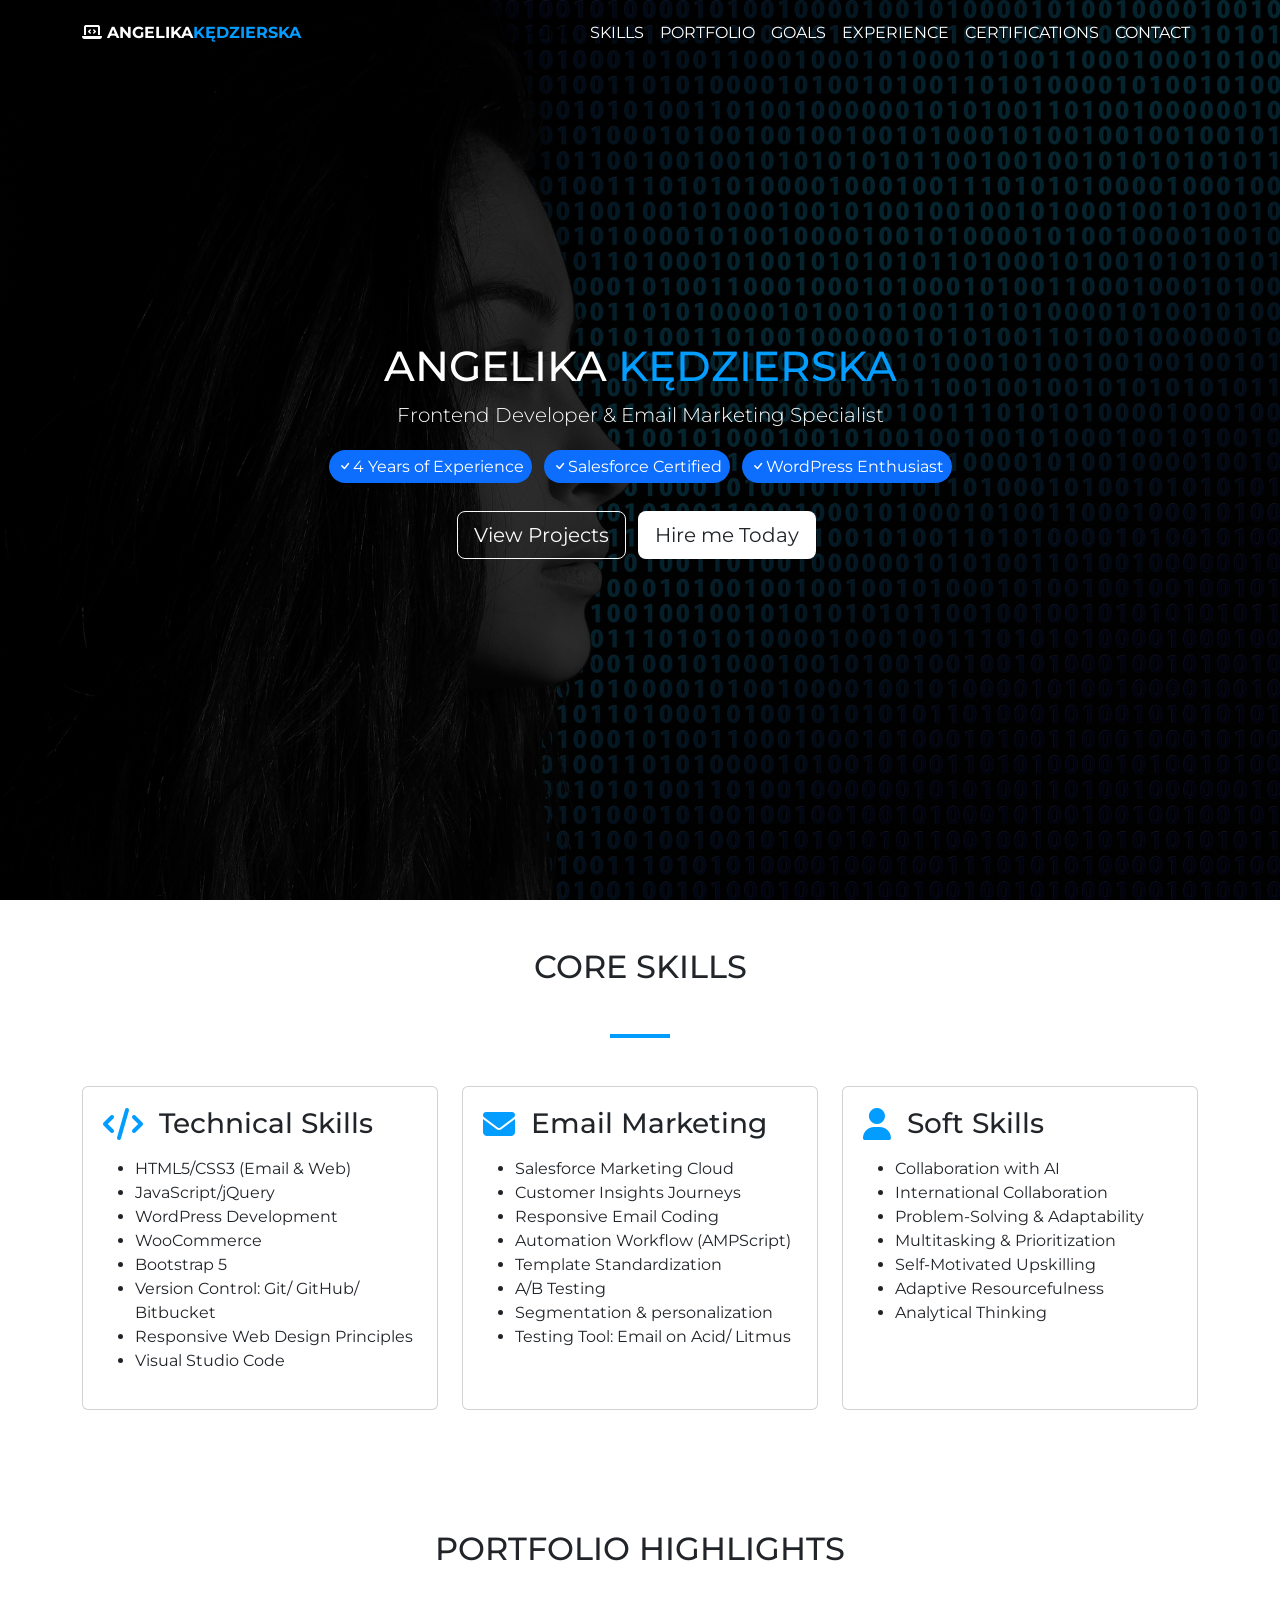
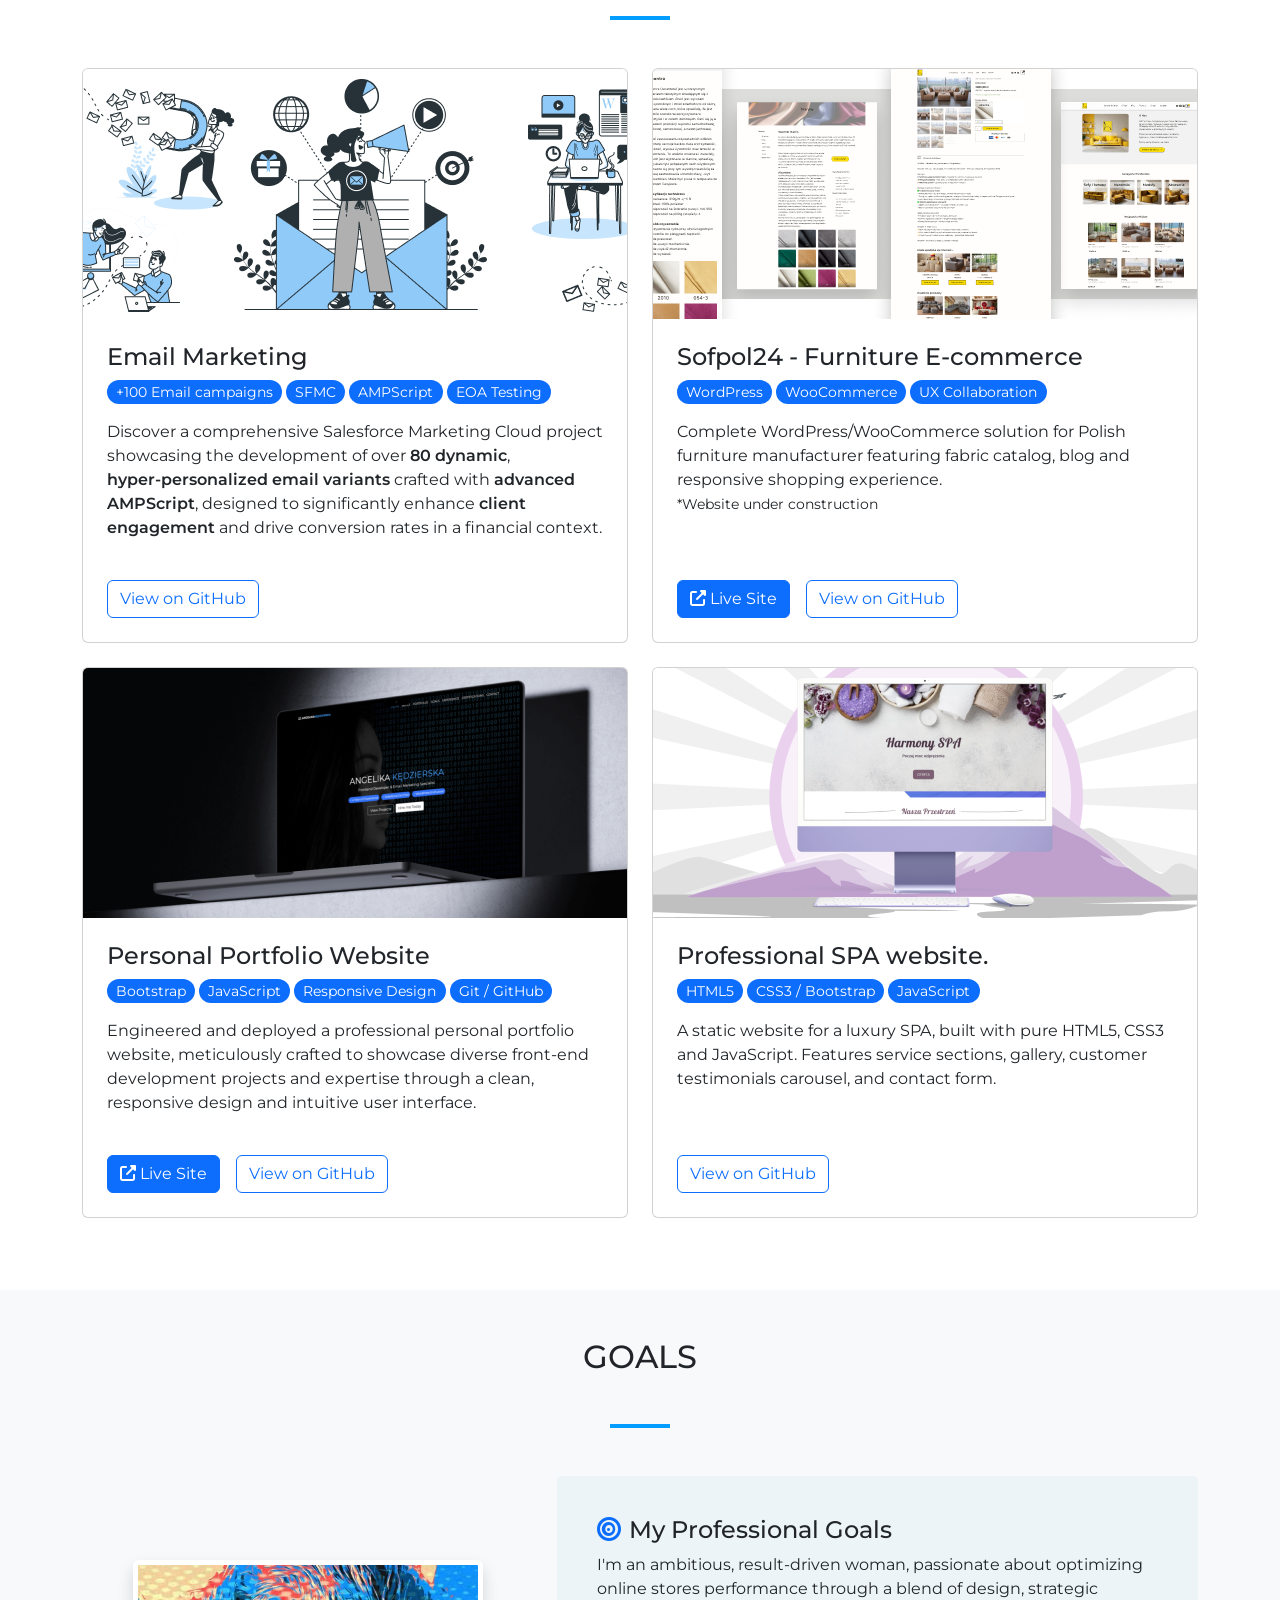
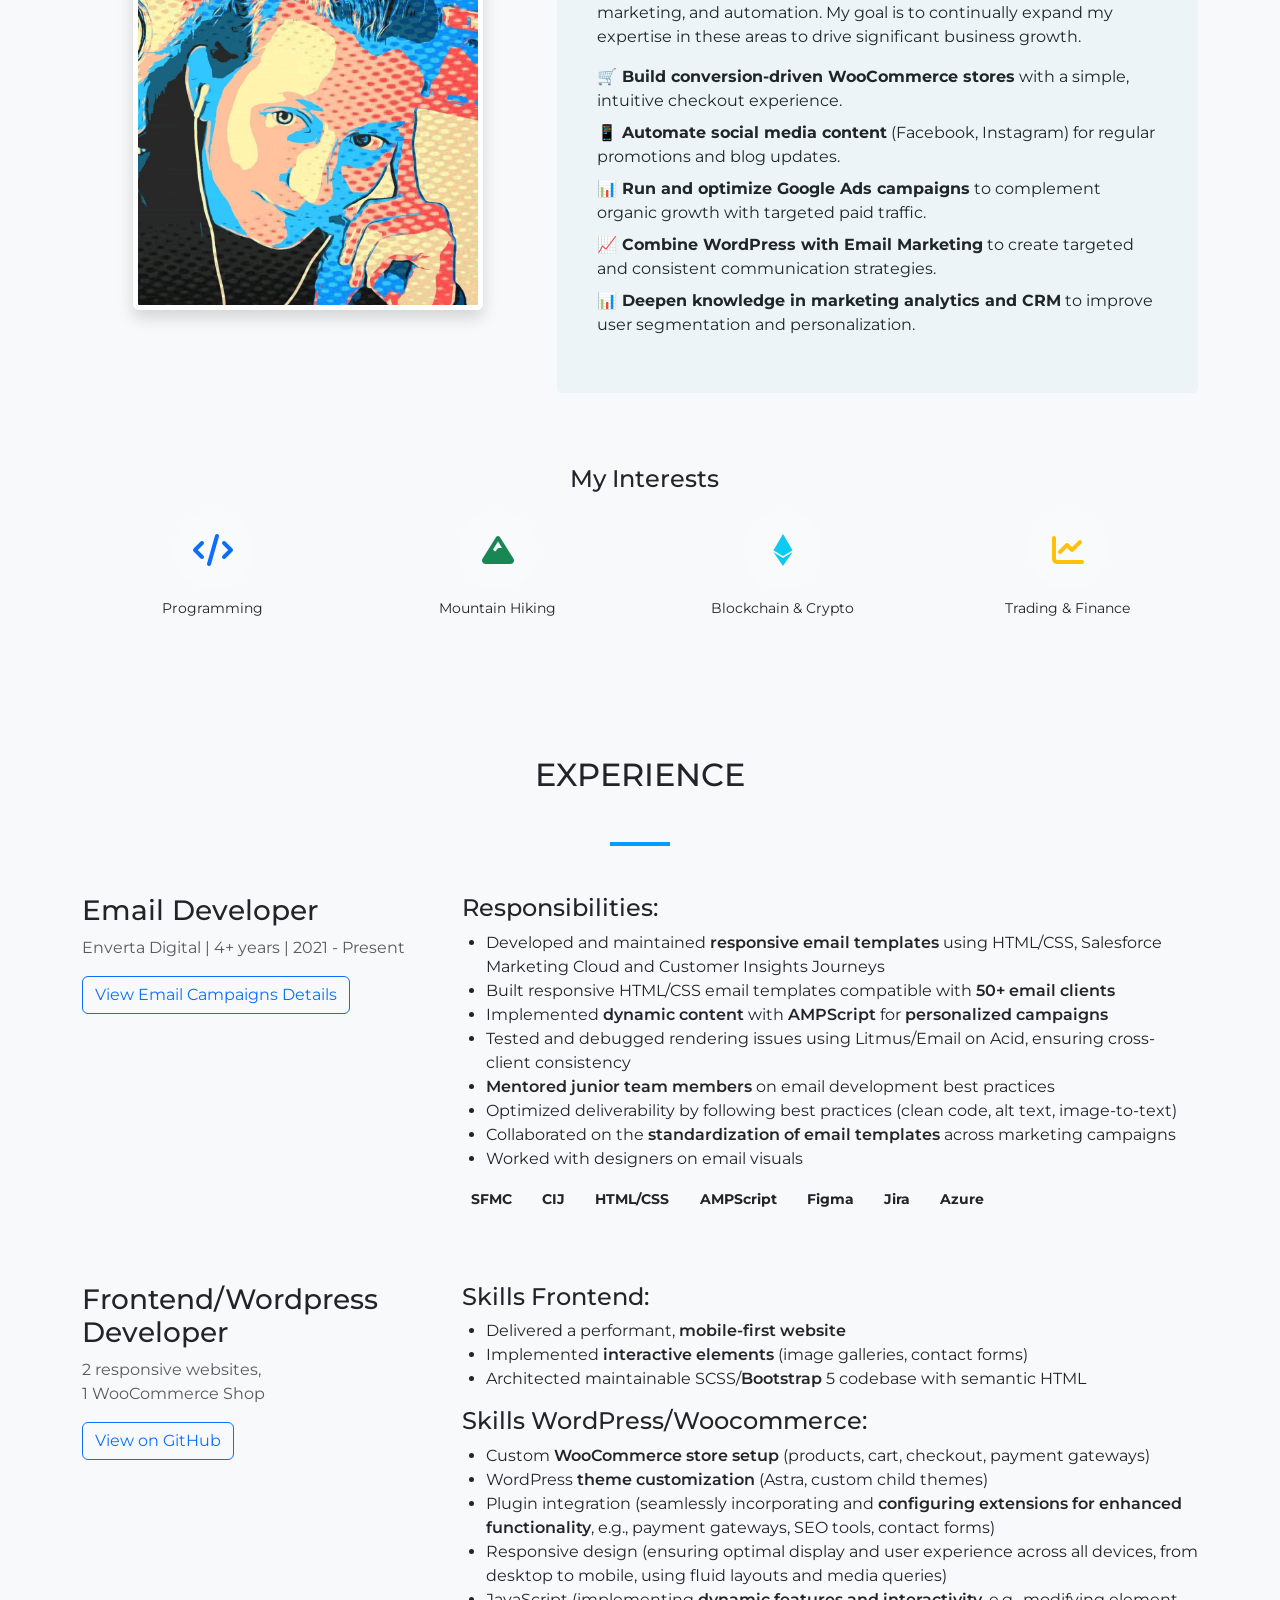
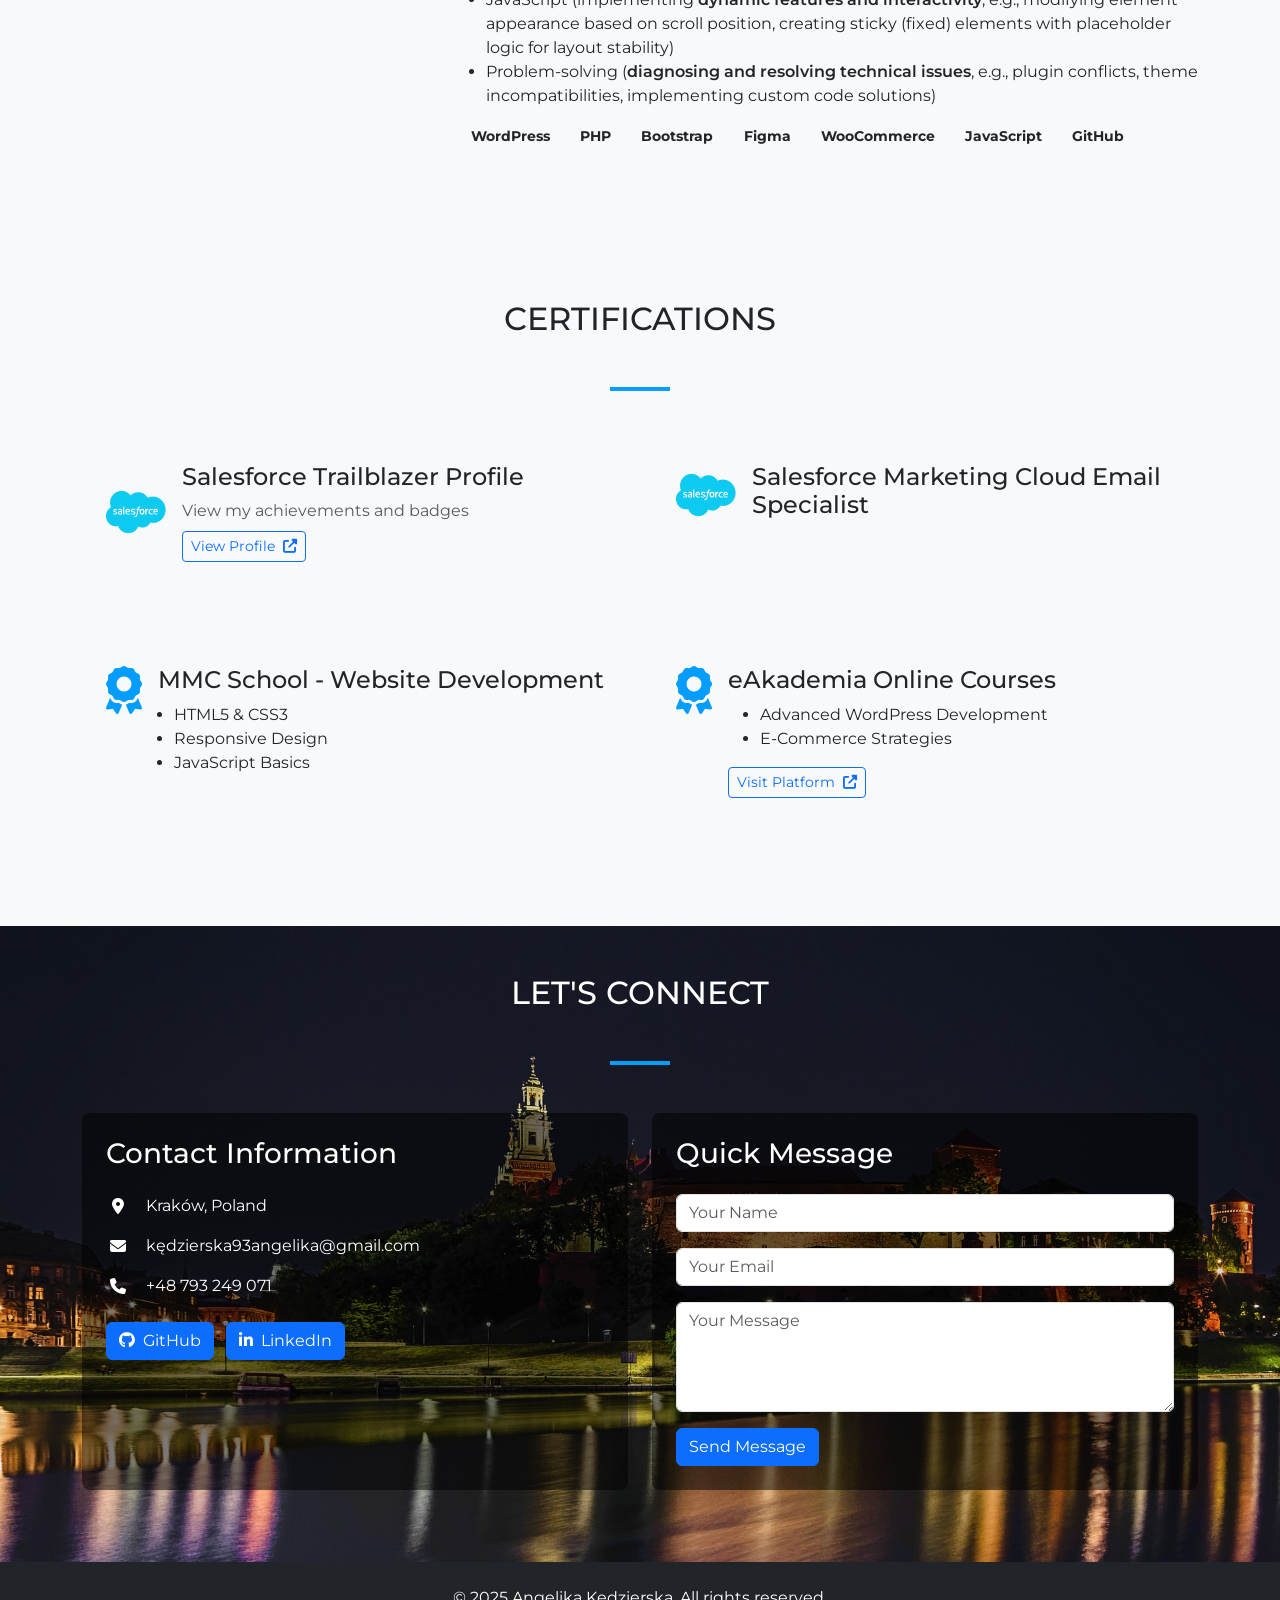
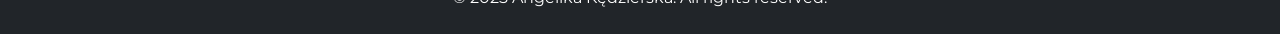
==== commit 54c8954b: "final version 2" ====
--- a/index.html
+++ b/index.html
@@ -10,8 +10,8 @@
       "@context": "https://schema.org",
       "@type": "Person",
       "name": "Angelika Kędzierska",
-      "jobTitle": "Frontend Developer | WordPress Specialist | Email Marketing Expert",
-      "url": "https://angelikakedzierska.com",
+      "jobTitle": "Frontend Developer | WordPress | Email Marketing",
+      "url": "https://angelikakedzierska.website",
       "sameAs": [
         "https://github.com/AngelikaFrontEnd",
         "https://linkedin.com/in/angelika-kedzierska"
@@ -19,8 +19,11 @@
     }
   </script>
 
-  <title>Angelika Kędzierska | Frontend Developer | WordPress | Email Marketing Specialistt</title>
-  <meta name="job-title" content="Frontend Developer | WordPress Specialist | Email Marketing">
+  <title>Angelika Kędzierska | Frontend Developer | WordPress | Email Marketing Specialist</title>
+  <!-- Standard Favicon -->
+<link rel="icon" href="./img/favicon-16x16.png" sizes="16x16">
+<link rel="icon" href="./img/favicon-32x32.png" type="image/svg+xml">
+  <meta name="job-title" content="Frontend Developer | WordPress  | Email Marketing">
   <meta name="skills" content="HTML, CSS, JavaScript, WordPress, Bootstrap, Email Development, Salesforce Marketing Cloud">
   <link href="https://cdn.jsdelivr.net/npm/bootstrap@5.0.0-beta2/dist/css/bootstrap.min.css" rel="stylesheet">
   <link rel="preconnect" href="https://fonts.googleapis.com">
@@ -42,7 +45,7 @@
         <i class="fas fa-bars"></i>
       </button>
       <div class="collapse navbar-collapse" id="navbarNavAltMarkup">
-        <div class="navbar-nav ms-auto">
+        <div class="navbar-nav ms-auto ">
           <a class="nav-link active" href="#home">Home</a>
           <a class="nav-link" href="#core-skills">Skills</a>
               <a class="nav-link" href="#portfolio">Portfolio</a>
@@ -88,7 +91,7 @@
             <div class="card h-100">
               <div class="card-body">
                 <div class="d-flex align-items-center mb-3">
-                  <i class="fas fa-code fa-2x me-3 text-primary"></i>
+                  <i class="fas fa-code fa-2x me-3 blue-text"></i>
                   <h3 class="mb-0">Technical Skills</h3>
                 </div>
                 <ul class="skill-list">
@@ -97,6 +100,9 @@
                   <li>WordPress Development</li>
                   <li>WooCommerce</li>
                   <li>Bootstrap 5</li>
+                      <li>Version Control: Git/ GitHub/ Bitbucket</li>
+                          <li>Responsive Web Design Principles</li>
+                              <li>Visual Studio Code</li>
                 </ul>
               </div>
             </div>
@@ -107,16 +113,18 @@
          
                     <div class="card-body">
                 <div class="d-flex align-items-center mb-3">
-                    <i class="fas fa-envelope fa-2x me-3 text-danger"></i>
+                    <i class="fas fa-envelope fa-2x me-3 blue-text"></i>
                     <h3 class="mb-0">Email Marketing</h3>
                   </div>
                 <ul class="skill-list">
                   <li>Salesforce Marketing Cloud</li>
                   <li>Customer Insights Journeys</li>
                   <li>Responsive Email Coding</li>
-                  <li>Automation workflow (AMPScript)</li>
-                  <li>Email Marketing Process & Template Standardization</li>
+                  <li>Automation Workflow (AMPScript)</li>
+                  <li>Template Standardization</li>
                   <li>A/B Testing</li>
+                      <li>Segmentation & personalization</li>
+                          <li>Testing Tool: Email on Acid/ Litmus</li>
                 </ul>
               </div>
             </div>
@@ -127,18 +135,18 @@
             
                 <div class="card-body">
                     <div class="d-flex align-items-center mb-3">
-                        <i class="fas fa-chart-line fa-2x me-3 text-success"></i>
+                        <i class="fas fa-user fa-2x me-3 blue-text"></i>
                         <h3 class="mb-0">Soft Skills</h3>
                       </div>
 
                 <ul class="skill-list">
-               <li>Good Research</li>
+               <li>Collaboration with AI</li>
                   <li>International Collaboration</li>
-                  <li>Data Analysis</li>
-                  <li>Agile Methodology</li>
                   <li>Problem-Solving & Adaptability</li>
                   <li>Multitasking & Prioritization</li>
-                  <li>Self-motivated upskilling</li>
+                  <li>Self-Motivated Upskilling</li>
+                  <li>Adaptive Resourcefulness</li>
+                  <li>Analytical Thinking</li>
                 </ul>
               </div>
             </div>
@@ -153,99 +161,114 @@
         <h2 class="text-center mb-5">Portfolio Highlights</h2>
         <div class="underline mb-5"></div>
         
+
         <div class="row">
-            <div class="col-lg-6 mb-4" data-aos="fade-up">
-                <div class="card h-100">
-                  <img src="./img/sofpol24.png" class="card-img-top" alt="Sofpol24 WordPress WooCommerce Project">
-                  <div class="card-body">
-                    <h4 class="card-title">Sofpol24 - Furniture <span style="white-space:nowrap;">E-commerce</span></h4>
-                    <div class="results-badge mb-3">
-                        <span class="badge bg-primary">WordPress</span>
-                      <span class="badge bg-success">WooCommerce</span>
-                      <span class="badge bg-primary">UX Collaboration</span>
-                    </div>
-                    <p class="card-text">
-                      Complete WordPress/WooCommerce solution for Polish furniture manufacturer featuring fabric catalog, 
-                      blog and responsive shopping experience.
-                    </p>
-                    <div class="tech-stack mb-3">
-                      <span class="badge bg-light text-dark">
-                        <i class="fab fa-wordpress"></i> WordPress
-                      </span>
-                      <span class="badge bg-light text-dark">
-                        <i class="fab fa-woocommerce"></i> WooCommerce
-                      </span>
-                      <span class="badge bg-light text-dark">
-                        <i class="fab fa-elementor"></i> Astra Theme
-                      </span>
-                      <span class="badge bg-light text-dark">
-                        <i class="fab fa-js-square"></i> JS
-                      </span>
-                    </div>
-                    <div class="features-list mb-3">
-                      <h6>Key Features:</h6>
-                      <ul class="list-unstyled">
-                        <li><i class="fas fa-check text-success me-2"></i> Custom fabric catalog with swatch visualization</li>
-                        <li><i class="fas fa-check text-success me-2"></i> Advanced product filtering (material, color, size)</li>
-                        <li><i class="fas fa-check text-success me-2"></i> Multi-variant product configurations</li>
-                        <li><i class="fas fa-check text-success me-2"></i>Contact form integration</li>
-                        <li><i class="fas fa-check text-success me-2"></i> Secure payment gateway integration</li>
-                      </ul>
-                    </div>
-                    <div class="d-flex gap-2">
-                      <a href="https://sofpol24.cfolks.pl" class="btn btn-primary">
-                        <i class="fas fa-external-link-alt"></i> Live Site
-                      </a>
-                 
-                    </div>
-                  </div>
-                
-                </div>
-              </div>
-          <!-- Project 1 -->
+
+             <!-- Project 1 -->
           <div class="col-lg-6 mb-4" data-aos="fade-up">
             <div class="card h-100">
-              <img src="./img/binary-big.jpg" class="card-img-top" alt="Portfolio Project">
-              <div class="card-body">
-                <h4 class="card-title">Responsive Email Templates</h4>
+              <img src="./img/EMAIL CAMPAIGNS (1).png" class="card-img-top" alt="email marketing">
+              <div class="card-body d-flex flex-column">
+                <h4 class="card-title">Email Marketing</h4>
                 <div class="results-badge mb-3">
-                  <span class="badge bg-success">+100 Email campaigns</span>
-                  <span class="badge bg-primary">SFMC</span>
-                  <span class="badge bg-primary">AMPScript</span>
-                  <span class="badge bg-primary">EOA Testing</span>
+                  <span class="badge bg-primary rounded-pill fw-normal font-14">+100 Email campaigns</span>
+                  <span class="badge bg-primary rounded-pill fw-normal font-14">SFMC</span>
+                  <span class="badge bg-primary rounded-pill fw-normal font-14">AMPScript</span>
+                  <span class="badge bg-primary rounded-pill fw-normal font-14">EOA Testing</span>
                 </div>
-                <p class="card-text">Developed a library of responsive email templates for international campaigns.</p>
-                <div class="tech-stack mb-3">
-                  <span class="badge bg-light text-dark">HTML/CSS</span>
-                  <span class="badge bg-light text-dark">SFMC</span>
-                </div>
+                <p class="card-text flex-grow-1">Discover a comprehensive Salesforce Marketing Cloud project showcasing the development of over <span class="bold">80 dynamic</span>, <span class="bold"><span style="white-space:nowrap;">hyper-personalized</span> email variants</span> crafted with <span class="bold">advanced AMPScript</span>, designed to significantly enhance <span class="bold">client engagement</span> and drive conversion rates in a financial context.</p>
+                       
+               <div class="d-flex gap-2 mt-auto">
                 <a href="https://github.com/AngelikaFrontEnd" class="btn btn-outline-primary">View on GitHub</a>
-              </div>
-            </div>
-          </div>
+               </div>
+              </div>
+            </div>
+          </div>
+
+                   <!-- Project 2 -->
+        <div class="col-lg-6 mb-4" data-aos="fade-up">
+  <div class="card h-100 d-flex flex-column">
+    <img src="./img/SOFPOL.png" class="card-img-top" alt="Sofpol24 WordPress WooCommerce Project">
+    <div class="card-body d-flex flex-column">
+      <h4 class="card-title">Sofpol24 - Furniture <span style="white-space:nowrap;">E-commerce</span></h4>
+      <div class="results-badge mb-3">
+        <span class="badge bg-primary rounded-pill fw-normal font-14">WordPress</span>
+        <span class="badge bg-primary rounded-pill fw-normal font-14">WooCommerce</span>
+        <span class="badge bg-primary rounded-pill fw-normal font-14">UX Collaboration</span>
+       
+      </div>
+      <p class="card-text flex-grow-1">
+        Complete WordPress/WooCommerce solution for Polish furniture manufacturer featuring fabric catalog, 
+        blog and responsive shopping experience.<br>
+        <span class="font-14">*Website under construction</span>
+      
+      </p>
+      <div class="d-flex gap-2 mt-auto">
+        <a href="http://sofpol24.cfolks.pl" class="btn btn-primary">
+          <i class="fas fa-external-link-alt"></i> Live Site
+        </a>
+        <a href="https://github.com/AngelikaFrontEnd/Sofpol24" class="btn btn-outline-primary">
+          View on GitHub
+        </a>
+      </div>
+    </div>
+  </div>
+</div>
+          <!-- Project 3 -->
+      <div class="col-lg-6 mb-4" data-aos="fade-up">
+    <div class="card h-100">
+     <img src="./img/KEDZIERSKA.png" class="card-img-top" alt="Portfolio Project">
+        <div class="card-body d-flex flex-column">
+            <h4 class="card-title">Personal Portfolio Website</h4>
+            <div class="results-badge mb-3">
+               
+                <span class="badge bg-primary rounded-pill fw-normal font-14">Bootstrap</span>
+                <span class="badge bg-primary rounded-pill fw-normal font-14">JavaScript</span>
+                <span class="badge bg-primary rounded-pill fw-normal font-14">Responsive Design</span>
+                <span class="badge bg-primary rounded-pill fw-normal font-14">Git / GitHub</span>
+            </div>
+            <p class="card-text flex-grow-1">
+                Engineered and deployed a professional personal portfolio website, meticulously crafted to showcase diverse front-end development projects and expertise through a clean, responsive design and intuitive user interface.
+            </p>
+
+            <div class="d-flex gap-2 mt-auto">
+                  <a href="https://angelikakedzierska.website" class="btn btn-primary">
+          <i class="fas fa-external-link-alt"></i> Live Site
+        </a>
+                <a href="https://github.com/AngelikaFrontEnd/Portfolio-website" class="btn btn-outline-primary">View on GitHub</a>
+            </div>
+        </div>
+    </div>
+</div>
           
-          <!-- Project 2 -->
+          <!-- Project 4 -->
           <div class="col-lg-6 mb-4" data-aos="fade-up" data-aos-delay="100">
             <div class="card h-100">
-              <img src="./img/woman-big.jpg" class="card-img-top" alt="SPA Project">
-              <div class="card-body">
+              <img src="./img/HARMONY.png" class="card-img-top" alt="SPA Project">
+              <div class="card-body d-flex flex-column">
                 <h4 class="card-title">Professional SPA website.</h4>
+                <div class="results-badge mb-3">
+                <span class="badge bg-primary rounded-pill fw-normal font-14">HTML5</span>
+                <span class="badge bg-primary rounded-pill fw-normal font-14">CSS3 / Bootstrap</span>
+                <span class="badge bg-primary rounded-pill fw-normal font-14">JavaScript</span>
+          
+            </div>
               
-                <p class="card-text">
+                <p class="card-text flex-grow-1">
                     A static website for a luxury SPA, built with pure HTML5, CSS3 and JavaScript. 
                     Features service sections, gallery, customer testimonials carousel, and contact form.
                   </p>
-                <div class="tech-stack mb-3">
-                  <span class="badge bg-light text-dark">HTML5/CSS3</span>
-                  <span class="badge bg-light text-dark">JavaScript</span>
-                  <span class="badge bg-light text-dark">Bootstrap 5</span>
+      
                   
-                </div>
+             
+                  <div class="d-flex gap-2 mt-auto">
                 <a href="https://github.com/AngelikaFrontEnd/Harmonyspa-website" class="btn btn-outline-primary">View on GitHub</a>
               </div>
             </div>
           </div>
         </div>
+      </div>
+      
       </div>
     </section>
 
@@ -267,17 +290,17 @@
           <div class="career-goals">
             <h4><i class="fas fa-bullseye text-primary me-2"></i>My Professional Goals</h4>
             <p class="mb-3">
-              As an Email Marketing Specialist with experience in WordPress and eCommerce platforms, I aim to grow in areas that combine design, strategy, and automation to create high-performing online stores:
+        I'm an ambitious, result-driven woman, passionate about optimizing online stores performance through a blend of design, strategic marketing, and automation. 
+My goal is to continually expand my expertise in these areas to drive significant business growth.
             </p>
             <ul class="list-unstyled">
               <li class="mb-2"><strong>🛒 Build conversion-driven WooCommerce stores</strong> with a simple, intuitive checkout experience.</li>
-              <li class="mb-2"><strong>🔍 Improve visibility in Google</strong> through SEO, structured data, and performance optimization.</li>
-              <li class="mb-2"><strong>🖼️ Optimize product pages</strong> with high-quality visuals, clear pricing, and concise messaging to support fast decision-making.</li>
+           
               <li class="mb-2"><strong>📱 Automate social media content</strong> (Facebook, Instagram) for regular promotions and blog updates.</li>
               <li class="mb-2"><strong>📊 Run and optimize Google Ads campaigns</strong> to complement organic growth with targeted paid traffic.</li>
               <li class="mb-2"><strong>📈 Combine WordPress with Email Marketing</strong> to create targeted and consistent communication strategies.</li>
               <li class="mb-2"><strong>📊 Deepen knowledge in marketing analytics and CRM</strong> to improve user segmentation and personalization.</li>
-              <li><strong>💡 Deliver full-stack marketing solutions</strong> that integrate UI/UX design, communication, and functionality.</li>
+           
             </ul>
           </div>
         </div>
@@ -333,28 +356,29 @@
         <div class="exp-item row" data-aos="fade-up">
           <div class="col-md-4 exp-header">
             <h3>Email Developer</h3>
-            <p class="text-muted">Enverta Digital | 2021 - Present</p>
+            <p class="text-muted">Enverta Digital | 4+ years | 2021 - Present</p>
+             <a href="https://github.com/AngelikaFrontEnd/Dynamic-email-campaign-SFMC_" class="btn btn-outline-primary me-2">View Email Campaigns Details</a>
           </div>
           <div class="col-md-8 exp-content">
             <h4>Responsibilities:</h4>
             <ul class="achievements">
-                <li>Developed and maintained responsive email templates using HTML/CSS, Salesforce Marketing Cloud and Customer Insights Journeys</li>
-                <li>Built responsive HTML/CSS email templates compatible with 50+ email clients</li>
-                <li>Implemented dynamic content with AMPScript for personalized campaigns</li>
+                <li>Developed and maintained <span class="bold">responsive email templates</span> using HTML/CSS, Salesforce Marketing Cloud and Customer Insights Journeys</li>
+                <li>Built responsive HTML/CSS email templates compatible with <span class="bold">50+ email clients</span></li>
+                <li>Implemented <span class="bold">dynamic content</span> with <span class="bold">AMPScript</span> for <span class="bold">personalized campaigns</span></li>
                 <li>Tested and debugged rendering issues using Litmus/Email on Acid, ensuring cross-client consistency</li>
-                <li>Mentored junior team members on email development best practices</li>
+                <li><span class="bold">Mentored junior team members</span> on email development best practices</li>
                 <li>Optimized deliverability by following best practices (clean code, alt text, image-to-text)</li>
-                <li>Collaborated on the standardization of email templates across marketing campaigns</li>
+                <li>Collaborated on the <span class="bold">standardization of email templates</span> across marketing campaigns</li>
                 <li>Worked with designers on email visuals</li>
             </ul>
             <div class="tech-used">
-              <span class="badge bg-light text-dark">SFMC</span>
-              <span class="badge bg-light text-dark">CIJ</span>
-              <span class="badge bg-light text-dark">HTML/CSS</span>
-              <span class="badge bg-light text-dark">AMPScript</span>
-              <span class="badge bg-light text-dark">Figma</span>
-              <span class="badge bg-light text-dark">Jira</span>
-              <span class="badge bg-light text-dark">Azure</span>
+              <span class="badge font-14 bg-light text-dark">SFMC</span>
+              <span class="badge font-14 bg-light text-dark">CIJ</span>
+              <span class="badge font-14 bg-light text-dark">HTML/CSS</span>
+              <span class="badge font-14 bg-light text-dark">AMPScript</span>
+              <span class="badge font-14 bg-light text-dark">Figma</span>
+              <span class="badge font-14 bg-light text-dark">Jira</span>
+              <span class="badge font-14 bg-light text-dark">Azure</span>
      
             </div>
           </div>
@@ -365,31 +389,32 @@
           <div class="col-md-4 exp-header">
             <h3>Frontend/Wordpress Developer</h3>
             <p class="text-muted">2 responsive websites, <br>1 WooCommerce Shop</p>
+               <a href="https://github.com/AngelikaFrontEnd" class="btn btn-outline-primary me-2">View on GitHub</a>
           </div>
           <div class="col-md-8 exp-content">
             <h4>Skills Frontend:</h4>
             <ul class="achievements">
-              <li>Delivered a performant, mobile-first website</li>
-              <li>Implemented interactive elements (image galleries, contact forms)</li>
-              <li>Architected maintainable SCSS/Bootstrap 5 codebase with semantic HTML</li>
+              <li>Delivered a performant, <span class="bold">mobile-first website</span></li>
+              <li>Implemented <span class="bold">interactive elements</span> (image galleries, contact forms)</li>
+              <li>Architected maintainable SCSS/<span class="bold">Bootstrap</span> 5 codebase with semantic HTML</li>
             </ul>
             <h4>Skills WordPress/Woocommerce:</h4>
             <ul class="achievements">
-              <li>Custom WooCommerce store setup (products, cart, checkout, payment gateways)</li>
-              <li>WordPress theme customization (Astra, custom child themes)</li>
-              <li>Plugin integration</li>
-              <li>Responsive design</li>
-              <li>JavaScript/jQuery</li>
-              <li>Problem-solving</li>
+              <li>Custom <span class="bold">WooCommerce store setup</span> (products, cart, checkout, payment gateways)</li>
+              <li>WordPress <span class="bold">theme customization</span> (Astra, custom child themes)</li>
+              <li>Plugin integration (seamlessly incorporating and <span class="bold">configuring extensions for enhanced functionality</span>, e.g., payment gateways, SEO tools, contact forms)</li>
+              <li>Responsive design (ensuring optimal display and user experience across all devices, from desktop to mobile, using fluid layouts and media queries)</li>
+              <li>JavaScript (implementing <span class="bold">dynamic features and interactivity</span>, e.g., modifying element appearance based on scroll position, creating sticky (fixed) elements with placeholder logic for layout stability)</li>
+              <li>Problem-solving (<span class="bold">diagnosing and resolving technical issues</span>, e.g., plugin conflicts, theme incompatibilities, implementing custom code solutions)</li>
             </ul>
             <div class="tech-used">
-              <span class="badge bg-light text-dark">WordPress</span>
-              <span class="badge bg-light text-dark">PHP</span>
-              <span class="badge bg-light text-dark">Bootstrap</span>
-              <span class="badge bg-light text-dark">Figma</span>
-              <span class="badge bg-light text-dark">WooCommerce</span>
-              <span class="badge bg-light text-dark">JavaScript</span>
-              <span class="badge bg-light text-dark">GitHub</span>
+              <span class="badge font-14 bg-light text-dark">WordPress</span>
+              <span class="badge font-14 bg-light text-dark">PHP</span>
+              <span class="badge font-14 bg-light text-dark">Bootstrap</span>
+              <span class="badge font-14 bg-light text-dark">Figma</span>
+              <span class="badge font-14 bg-light text-dark">WooCommerce</span>
+              <span class="badge font-14 bg-light text-dark">JavaScript</span>
+              <span class="badge font-14 bg-light text-dark">GitHub</span>
             </div>
           </div>
         </div>
@@ -436,7 +461,7 @@
         <div class="col-md-6 mb-4" data-aos="fade-up" data-aos-delay="100">
             <div class="cert-card p-4 h-100">
               <div class="d-flex  mb-3">
-                <i class="fas fa-certificate fa-3x text-warning me-3"></i>
+                <i class="fas fa-award fa-3x blue-text me-3"></i>
                 
                 <div>
                   <h4>MMC School - Website Development</h4>
@@ -454,7 +479,7 @@
 <div class="col-md-6 mb-4" data-aos="fade-up" data-aos-delay="200">
     <div class="cert-card p-4 h-100">
       <div class="d-flex  mb-3">
-        <i class="fas fa-certificate fa-3x text-warning me-3"></i> <!-- Changed to green -->
+        <i class="fas fa-award fa-3x blue-text me-3"></i> <!-- Changed to green -->
         <div>
           <h4>eAkademia Online Courses</h4>
        
--- a/css/style.css
+++ b/css/style.css
@@ -1,8 +1,8 @@
 .card-body {
   flex: 1 1 auto;
-  padding: 1rem 1rem;
-}
-/* style.css - tylko klasy używane w index_deep.html */
+  padding: 20px 20px ;
+}
+
 
 /* Globalne style */
 *,
@@ -26,6 +26,9 @@
 h2 {
   text-align: center;
   text-transform: uppercase;
+}
+.font-14{
+  font-size: 14px;
 }
 
 .underline {
@@ -124,6 +127,8 @@
 .navbar-toggler.active .fa-bars {
     color: #039dff;
 }
+
+
 
 .shadow-bg {
   background-color: rgba(0, 0, 0, 0.8);
@@ -163,7 +168,7 @@
   left: 0;
   width: 100%;
   height: 100%;
-  background-color: rgba(0, 0, 0, 0.5);
+  background-color: rgba(0, 0, 0, 0.8);
 }
 
 /* Dodatkowe poprawki dla Safari */
@@ -196,7 +201,7 @@
 
 
 .skill-list li {
-  margin-bottom: 0.5rem;
+  margin-bottom: 0;
 }
 
 /* Sekcja doświadczenia */
@@ -241,7 +246,7 @@
 
 .career-goals {
   background: rgba(52, 152, 219, 0.05);
-  padding: 15px;
+  padding: 40px;
   border-radius: 5px;
 }
 
@@ -289,7 +294,12 @@
 .features-list li {
   margin-bottom: 0.5rem;
 }
-
+.bold{
+  font-weight: 600;
+}
+.normal{
+  font-weight: 400;
+}
 /* Sekcja certyfikatów */
 .cert-card {
   border-radius: 0.5rem;
@@ -344,6 +354,7 @@
  font-size: 16px;
 
 }
+
 }
 
 @media (min-width: 768px) {
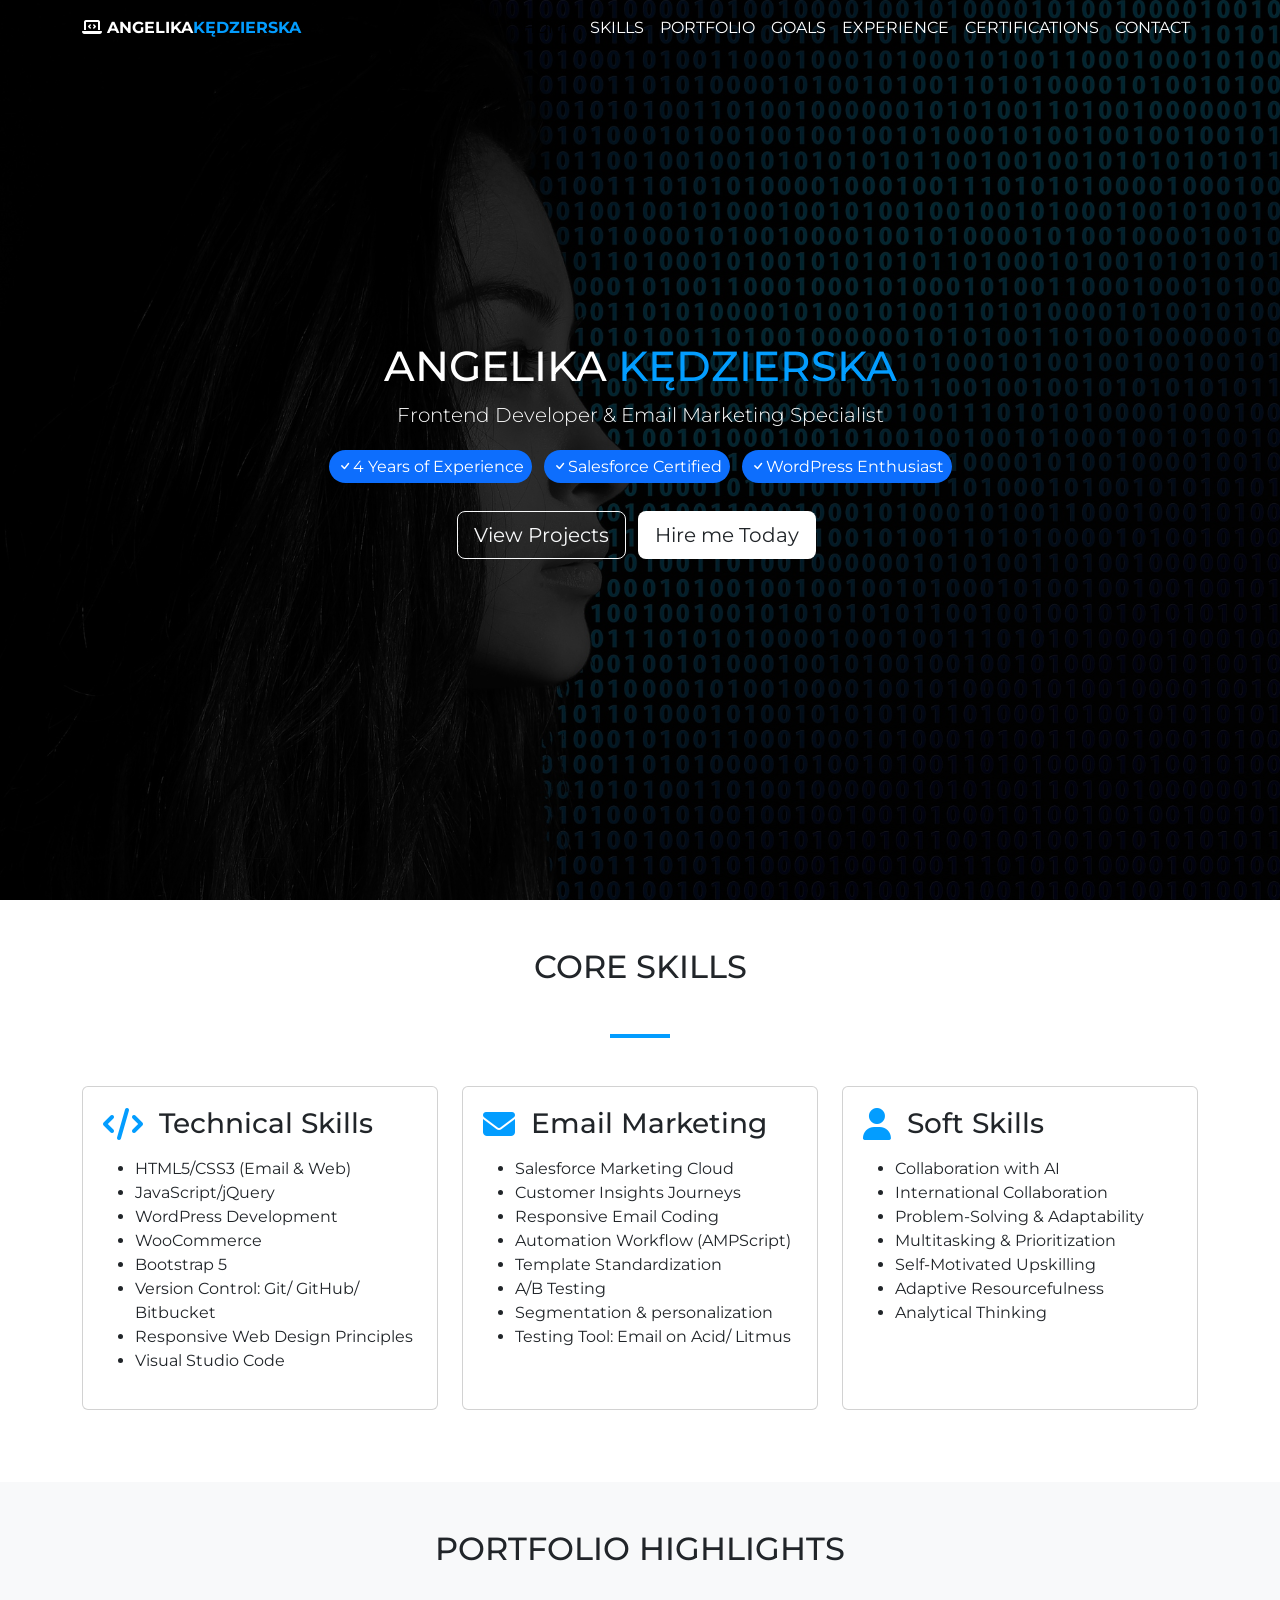
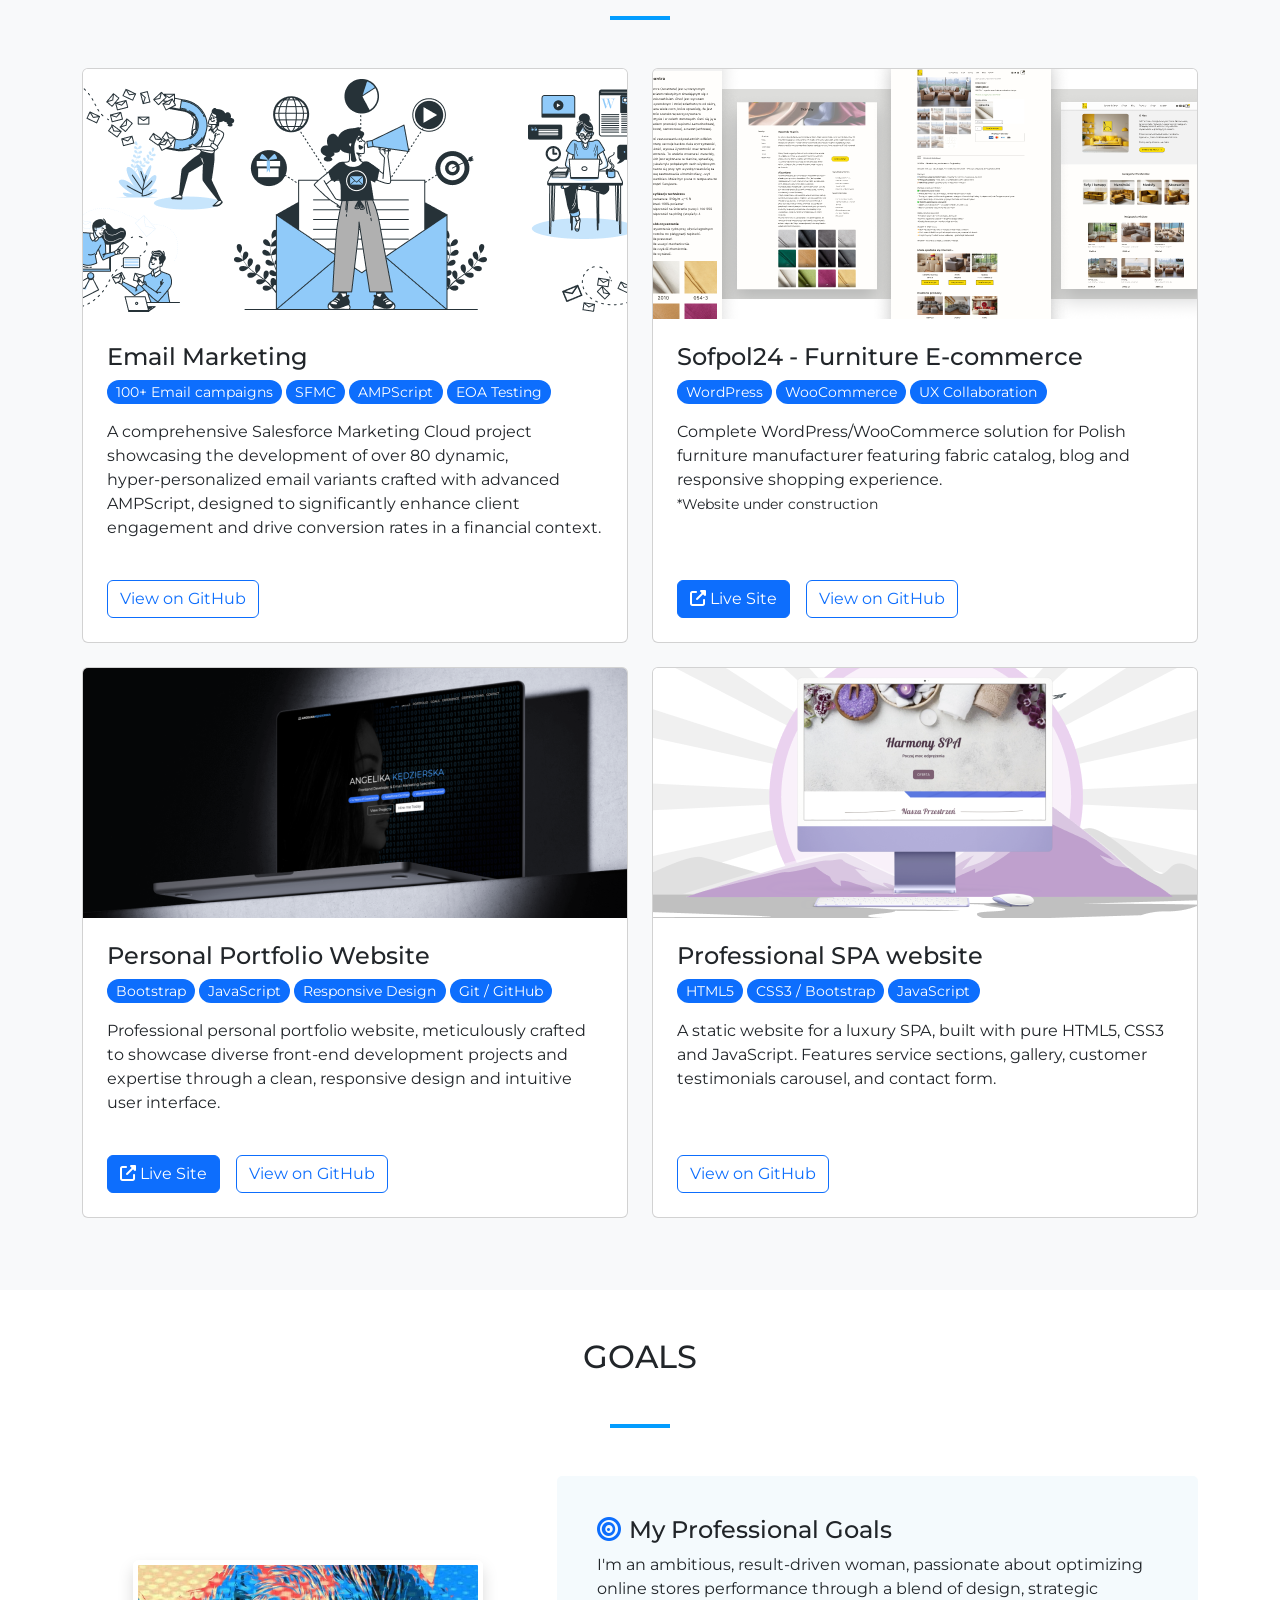
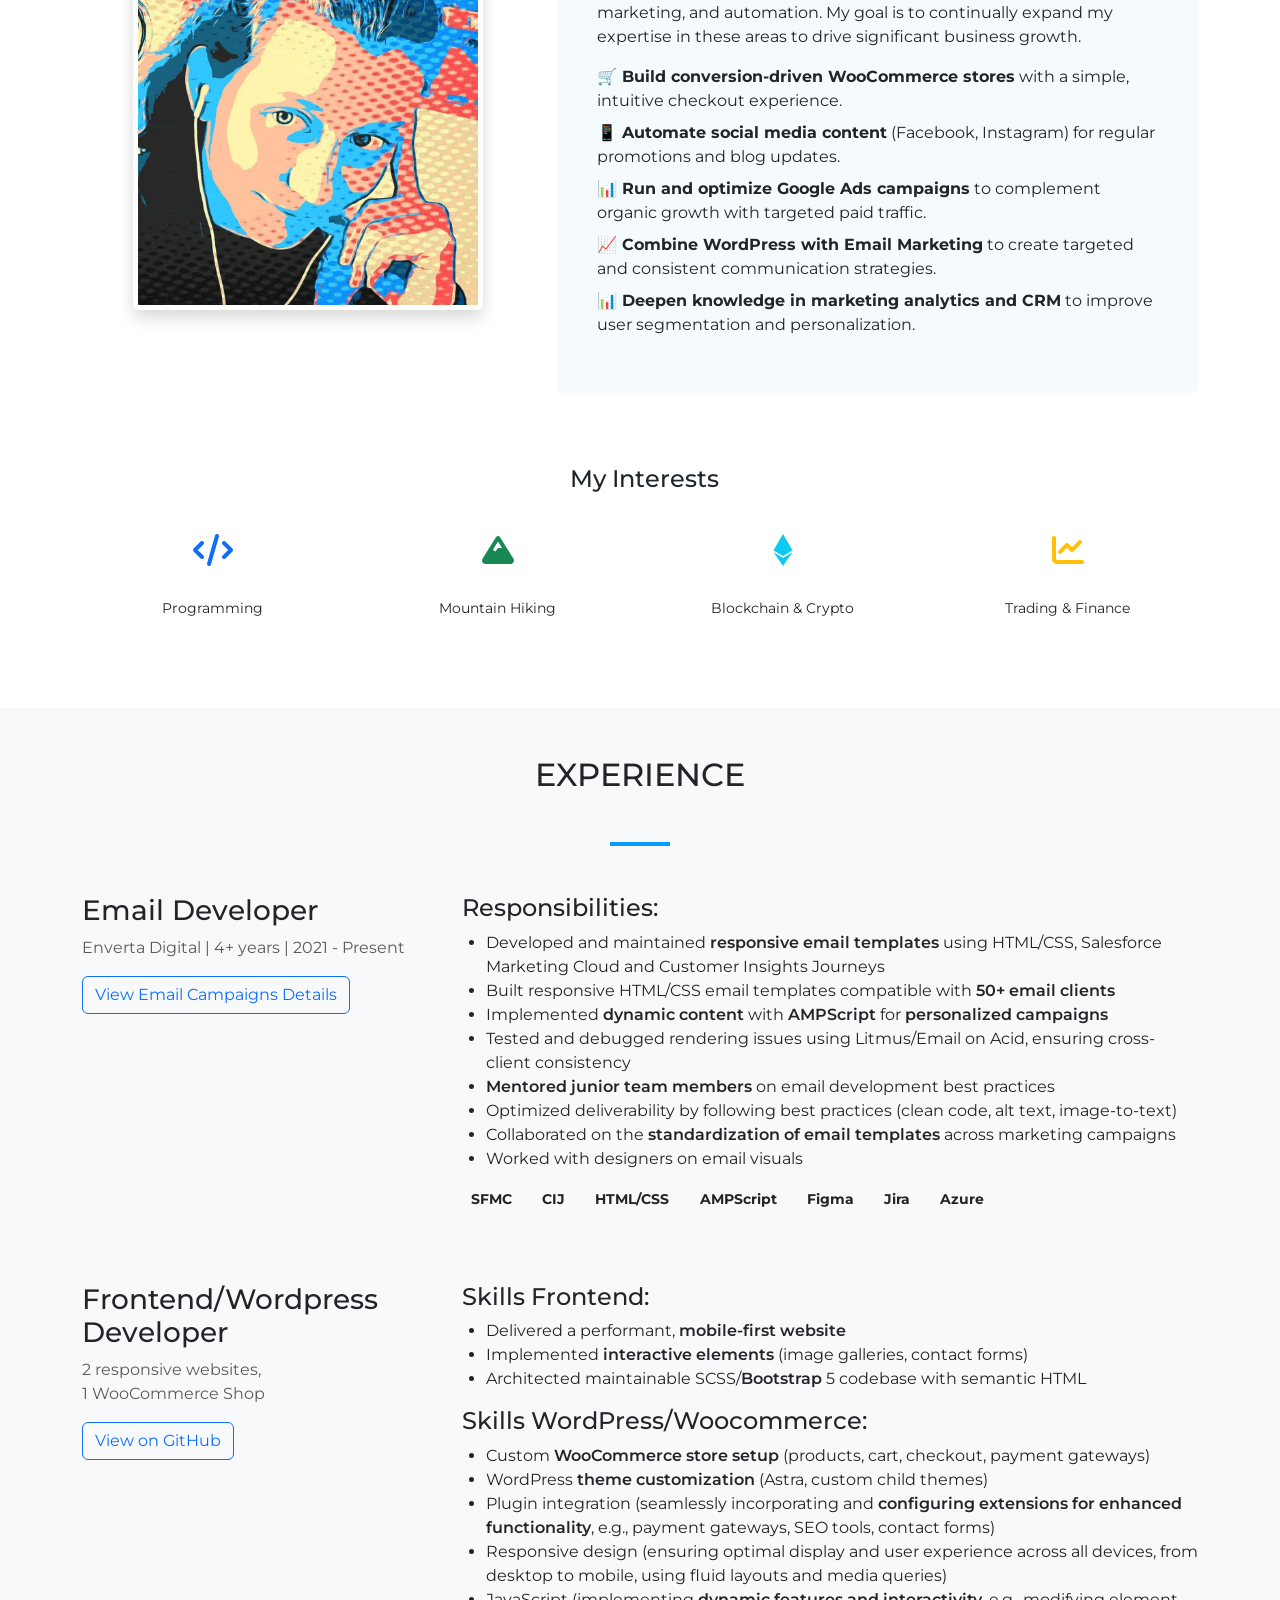
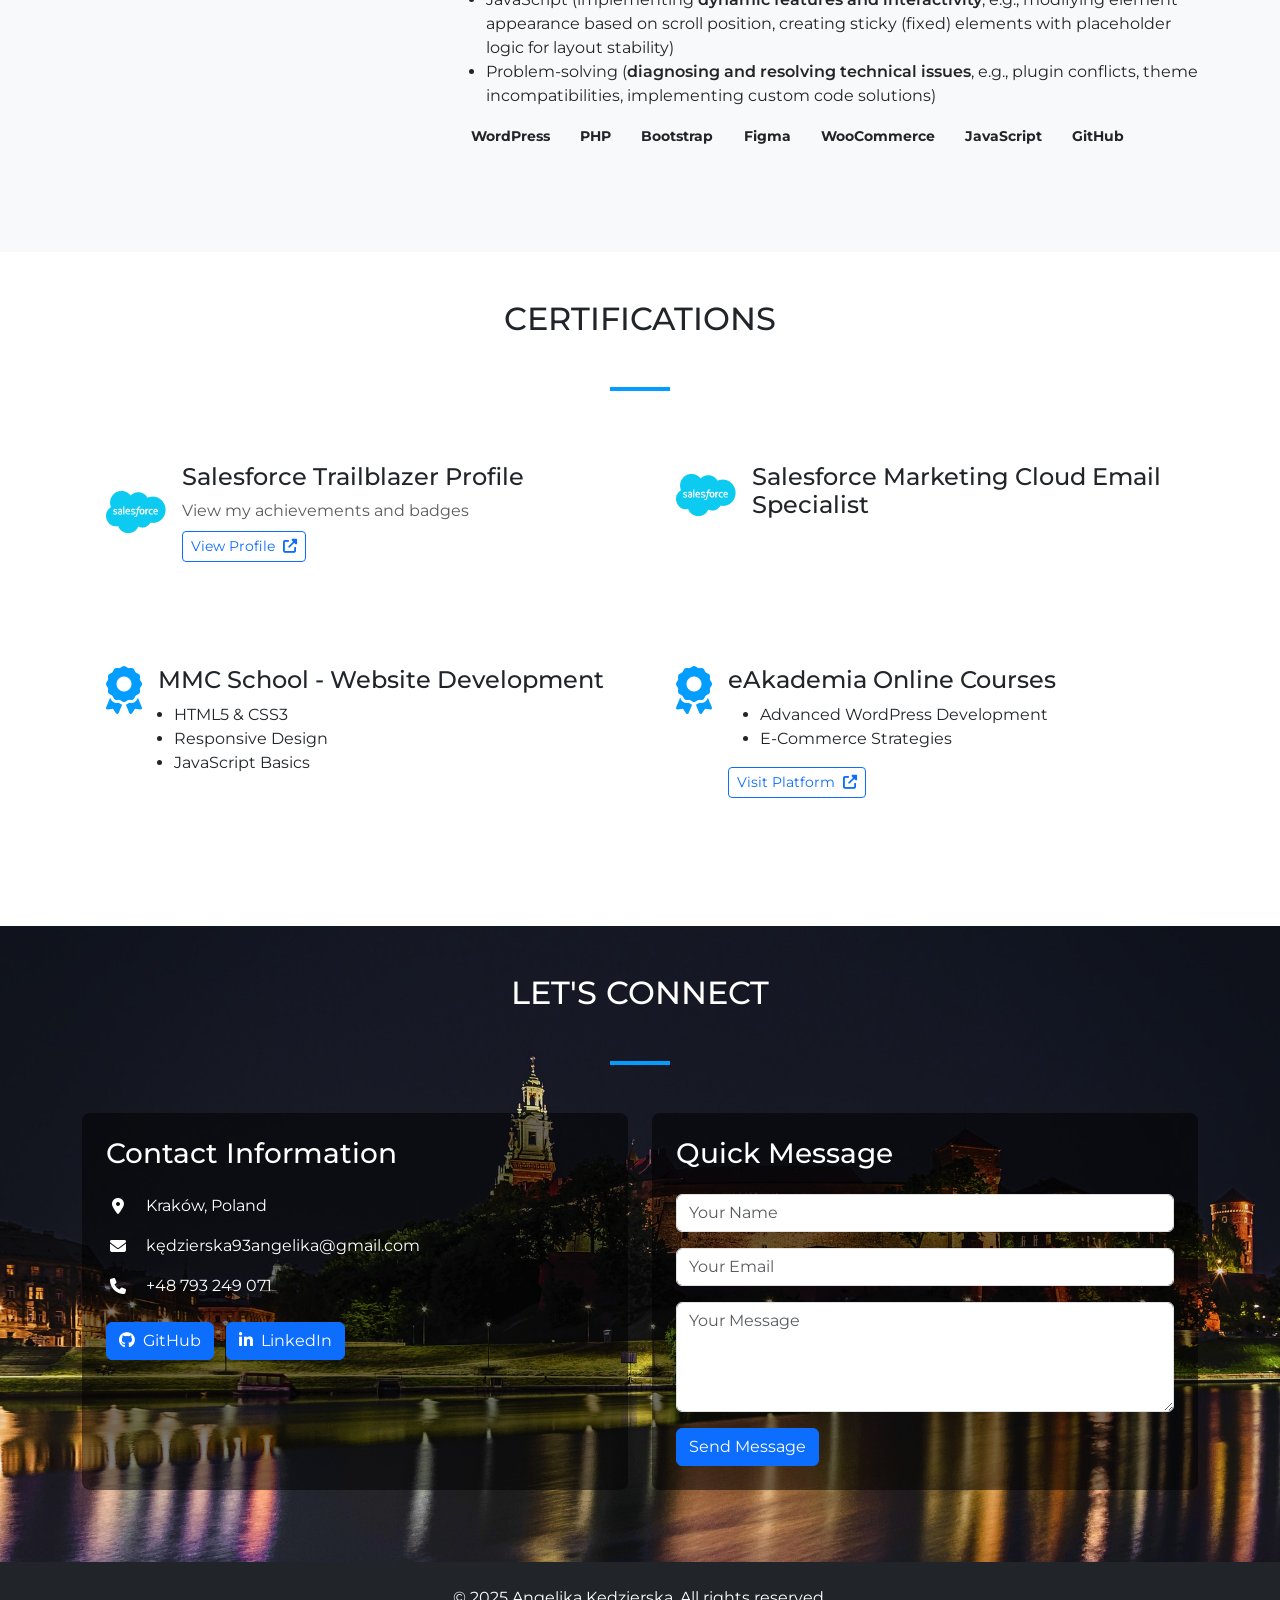
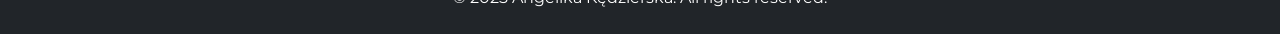
==== commit 310344d4: "final version with UX improvements , nav fixed" ====
--- a/index.html
+++ b/index.html
@@ -37,8 +37,8 @@
 
 <body data-bs-spy="scroll" data-bs-target="#navbar" data-bs-offset="66">
   <!-- Navigation -->
-  <nav id="navbar" class="navbar navbar-expand-xl position-fixed top-0 w-100">
-    <div class="container">
+  <nav id="navbar" class="navbar navbar-expand-xl position-fixed top-0 w-100 bg-color">
+    <div class="container ">
       <a class="navbar-brand" href="#"><i class="fas fa-laptop-code"></i> Angelika<span class="blue-text">Kędzierska</span></a>
       <button class="navbar-toggler" type="button" data-bs-toggle="collapse" data-bs-target="#navbarNavAltMarkup"
         aria-controls="navbarNavAltMarkup" aria-expanded="false" aria-label="Toggle navigation">
@@ -156,7 +156,7 @@
     </section>
 
        <!-- Portfolio -->
-    <section id="portfolio" class="portfolio py-5 bg-white" >
+    <section id="portfolio" class="portfolio py-5 bg-light" >
       <div class="container">
         <h2 class="text-center mb-5">Portfolio Highlights</h2>
         <div class="underline mb-5"></div>
@@ -171,15 +171,15 @@
               <div class="card-body d-flex flex-column">
                 <h4 class="card-title">Email Marketing</h4>
                 <div class="results-badge mb-3">
-                  <span class="badge bg-primary rounded-pill fw-normal font-14">+100 Email campaigns</span>
+                  <span class="badge bg-primary rounded-pill fw-normal font-14">100+ Email campaigns</span>
                   <span class="badge bg-primary rounded-pill fw-normal font-14">SFMC</span>
                   <span class="badge bg-primary rounded-pill fw-normal font-14">AMPScript</span>
                   <span class="badge bg-primary rounded-pill fw-normal font-14">EOA Testing</span>
                 </div>
-                <p class="card-text flex-grow-1">Discover a comprehensive Salesforce Marketing Cloud project showcasing the development of over <span class="bold">80 dynamic</span>, <span class="bold"><span style="white-space:nowrap;">hyper-personalized</span> email variants</span> crafted with <span class="bold">advanced AMPScript</span>, designed to significantly enhance <span class="bold">client engagement</span> and drive conversion rates in a financial context.</p>
+                <p class="card-text flex-grow-1">A comprehensive Salesforce Marketing Cloud project showcasing the development of over 80 dynamic, <span style="white-space:nowrap;">hyper-personalized</span> email variants crafted with advanced AMPScript, designed to significantly enhance client engagement and drive conversion rates in a financial context.</p>
                        
                <div class="d-flex gap-2 mt-auto">
-                <a href="https://github.com/AngelikaFrontEnd" class="btn btn-outline-primary">View on GitHub</a>
+                <a href="https://github.com/AngelikaFrontEnd/Dynamic-email-campaign-SFMC_" class="btn btn-outline-primary">View on GitHub</a>
                </div>
               </div>
             </div>
@@ -228,7 +228,7 @@
                 <span class="badge bg-primary rounded-pill fw-normal font-14">Git / GitHub</span>
             </div>
             <p class="card-text flex-grow-1">
-                Engineered and deployed a professional personal portfolio website, meticulously crafted to showcase diverse front-end development projects and expertise through a clean, responsive design and intuitive user interface.
+                 Professional personal portfolio website, meticulously crafted to showcase diverse front-end development projects and expertise through a clean, responsive design and intuitive user interface.
             </p>
 
             <div class="d-flex gap-2 mt-auto">
@@ -246,7 +246,7 @@
             <div class="card h-100">
               <img src="./img/HARMONY.png" class="card-img-top" alt="SPA Project">
               <div class="card-body d-flex flex-column">
-                <h4 class="card-title">Professional SPA website.</h4>
+                <h4 class="card-title">Professional SPA website</h4>
                 <div class="results-badge mb-3">
                 <span class="badge bg-primary rounded-pill fw-normal font-14">HTML5</span>
                 <span class="badge bg-primary rounded-pill fw-normal font-14">CSS3 / Bootstrap</span>
@@ -272,7 +272,7 @@
       </div>
     </section>
 
-    <section id="professional-goals" class="about-section py-5 bg-light" >
+    <section id="professional-goals" class="about-section py-5 bg-white" >
     <div class="container">
       <h2 class="text-center mb-5">Goals</h2>
       <div class="underline mb-5"></div>
@@ -424,7 +424,7 @@
 
 
    <!-- Certifications Section -->
-<section id="certifications" class="py-5 bg-light">
+<section id="certifications" class="py-5 bg-white">
     <div class="container">
       <h2 class="text-center mb-5">Certifications</h2>
       <div class="underline mb-5"></div>
--- a/css/style.css
+++ b/css/style.css
@@ -47,6 +47,7 @@
   text-transform: uppercase;
   z-index: 1;
   transition: color .6s;
+  text-align: center;
 }
 
 .navbar a,
@@ -368,9 +369,7 @@
 }
 
 @media (min-width: 992px) {
-  nav {
-    height: 66px;
-  }
+ 
   .navbar .navbar-brand {
     font-size: 1rem;
   }
@@ -392,4 +391,11 @@
   header p {
     font-size: 30px;
   }
+}
+
+@media (max-width: 640px) {
+.bg-color { 
+  background-color: rgba(0, 0, 0, 0.8);
+   
+  }
 }
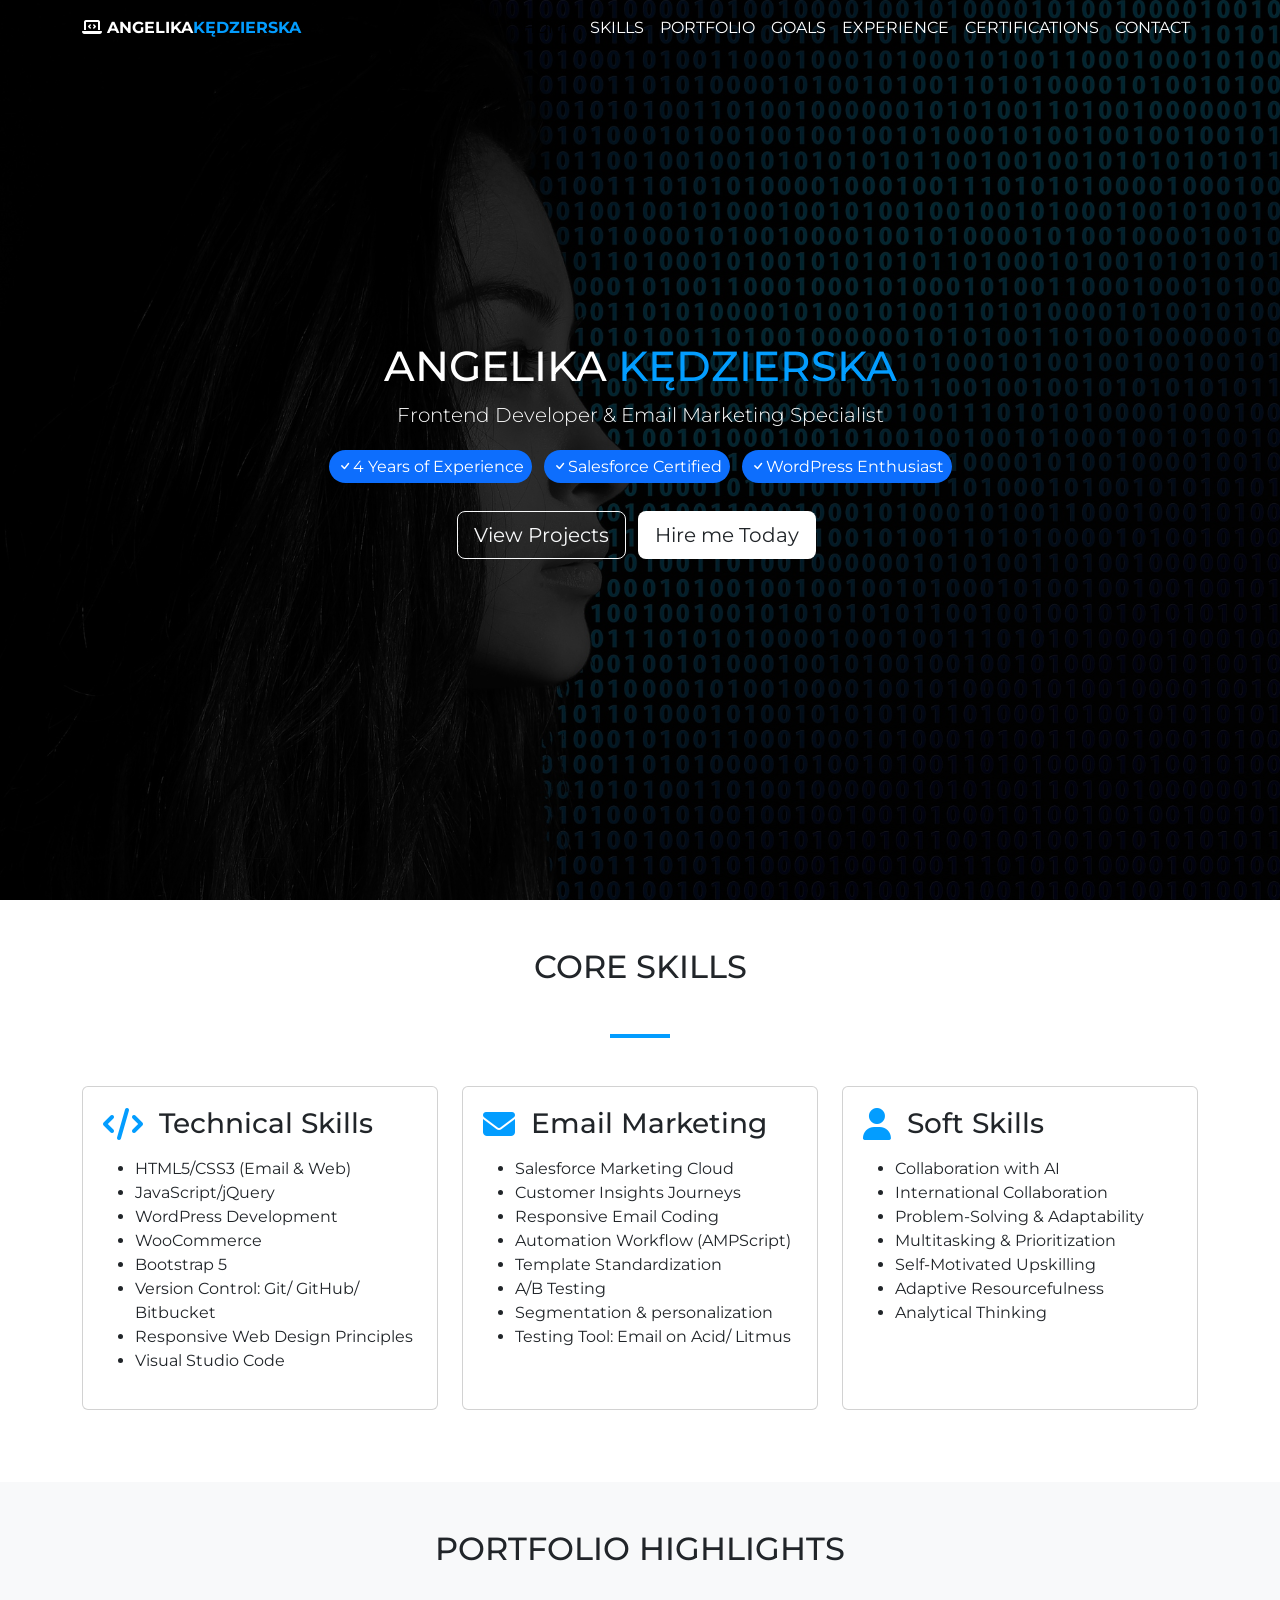
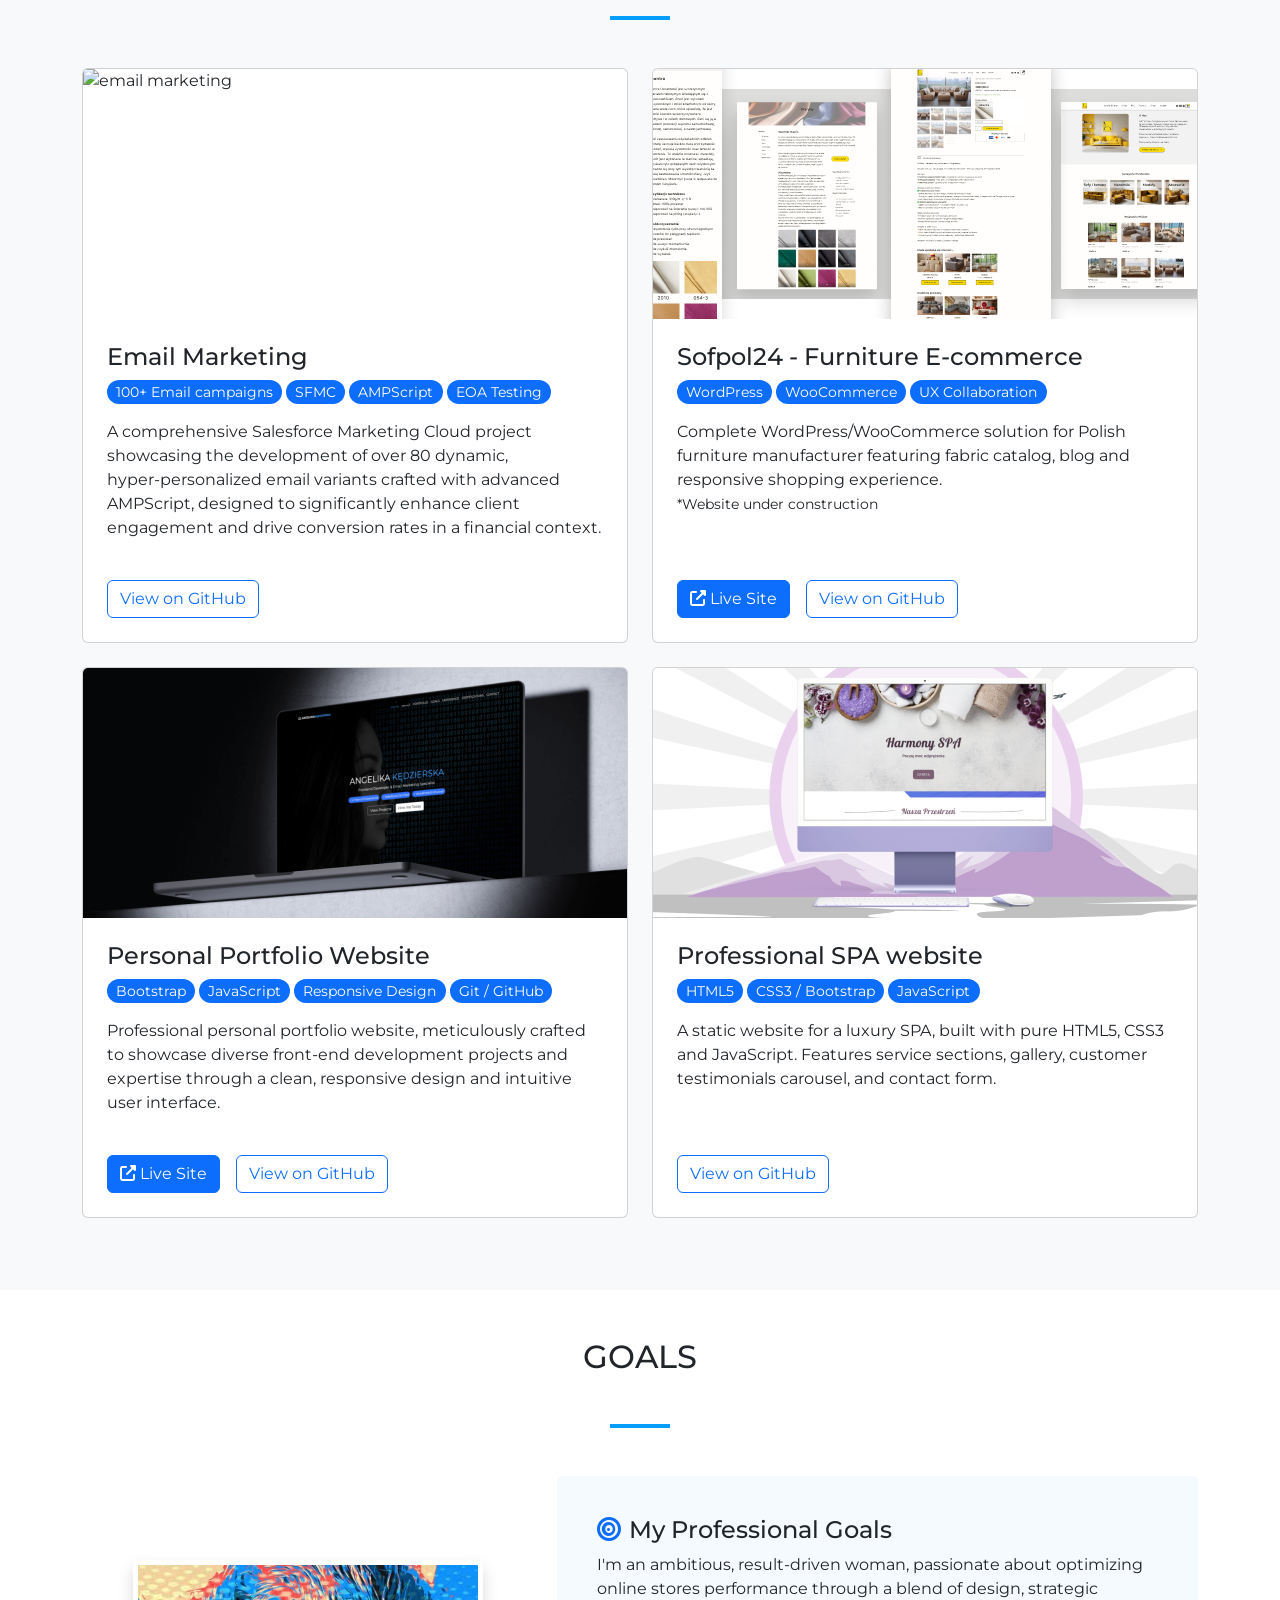
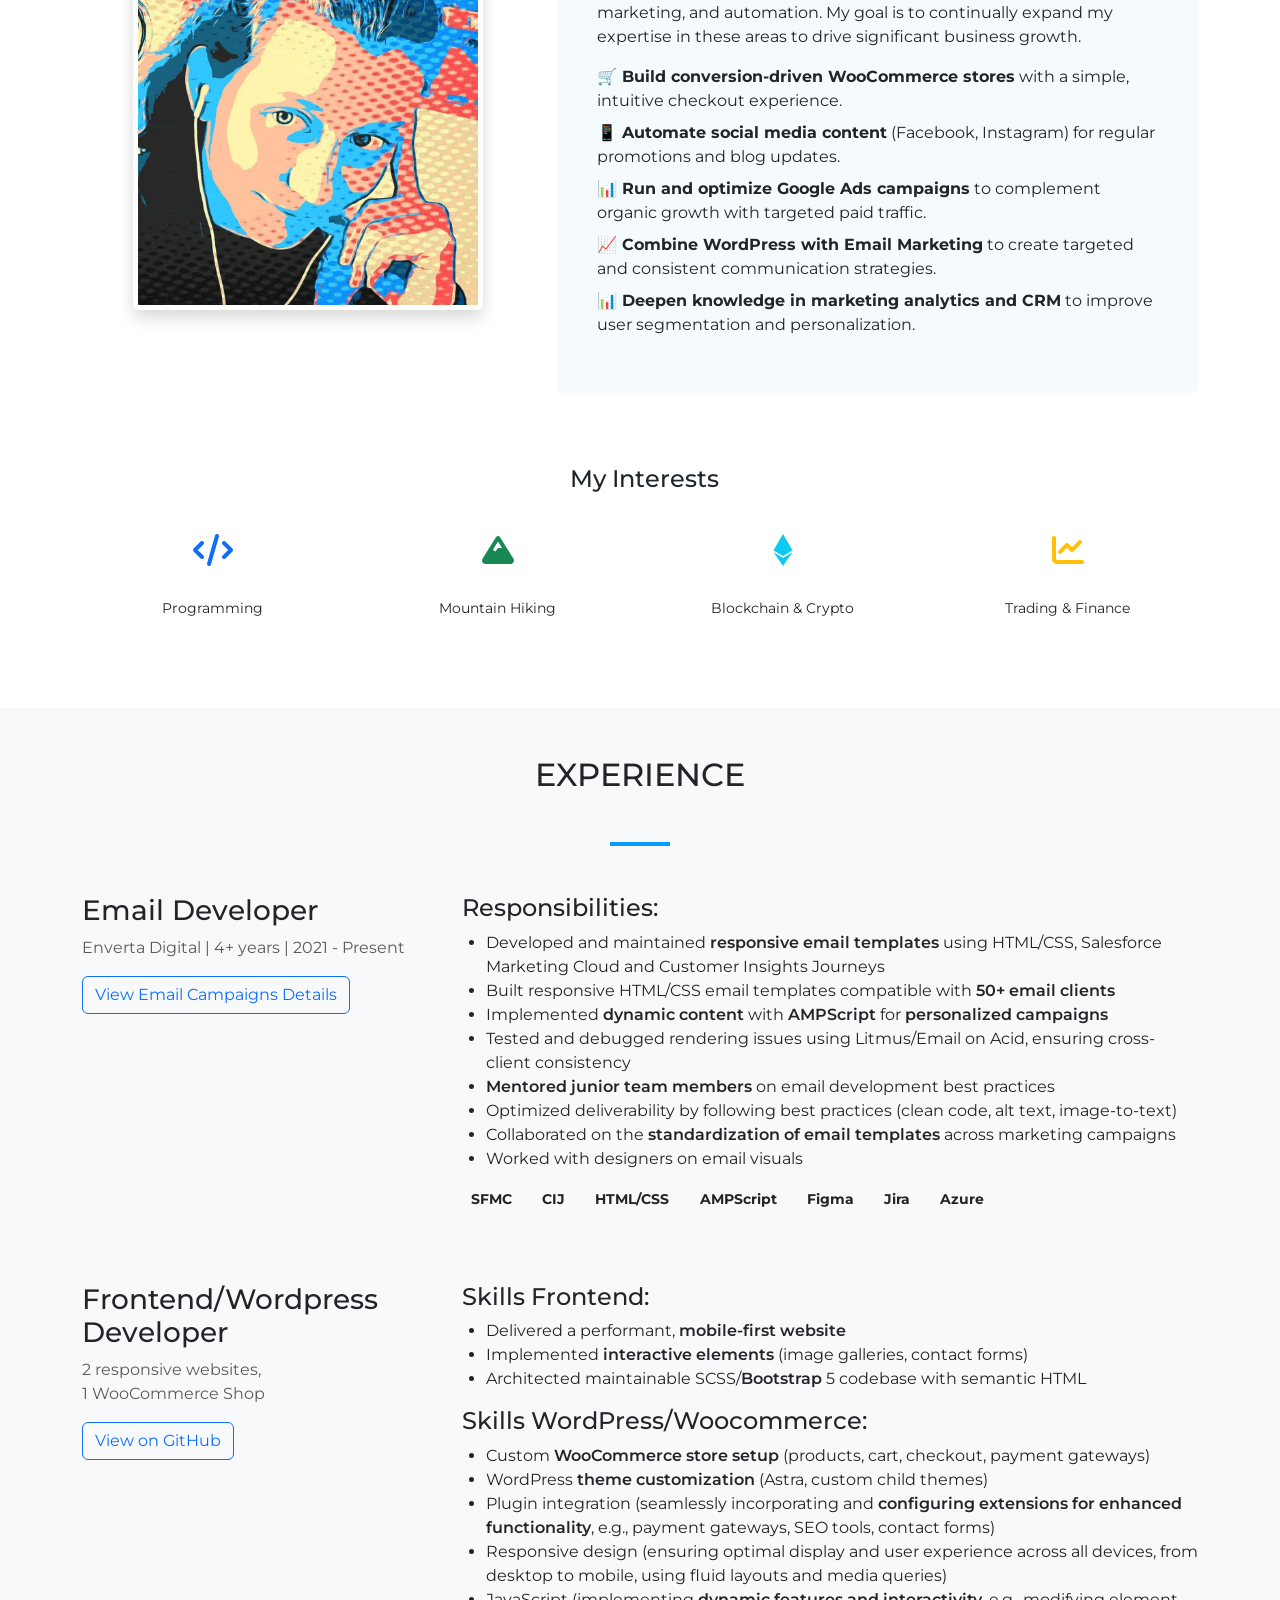
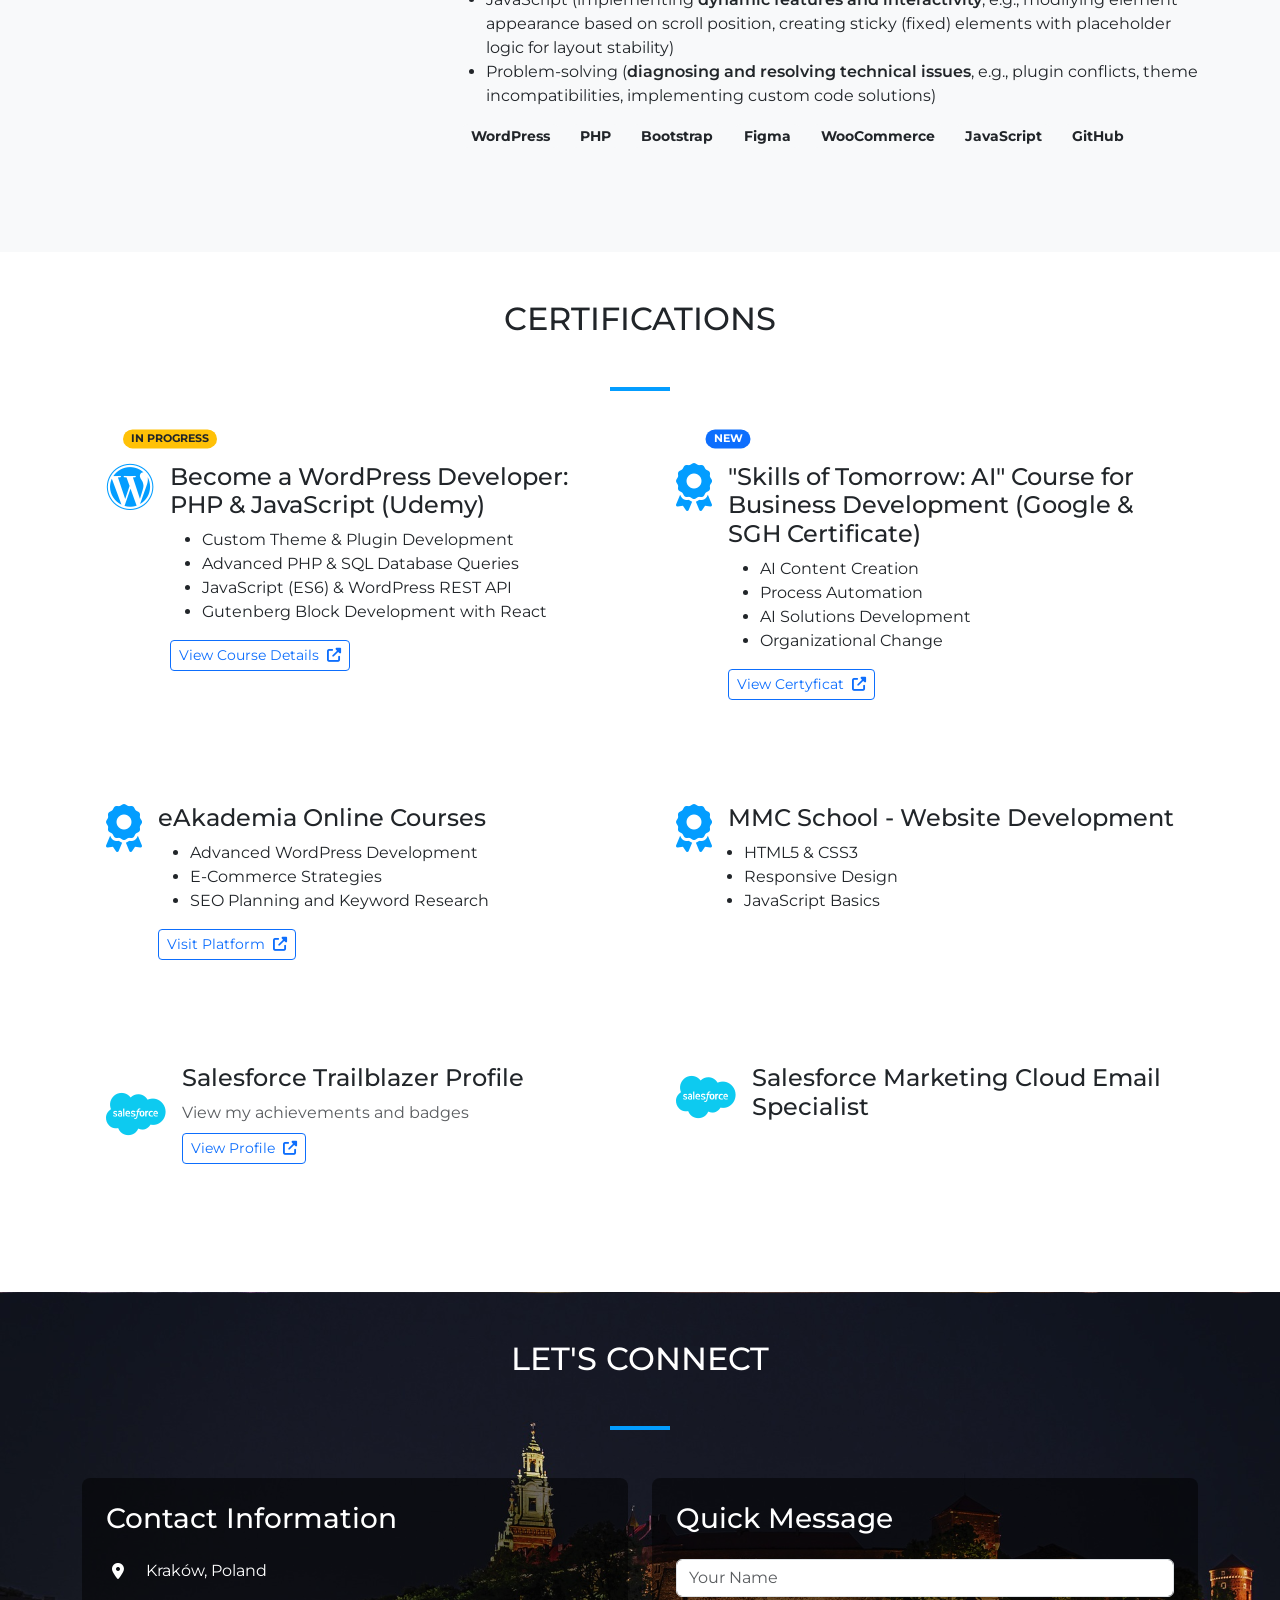
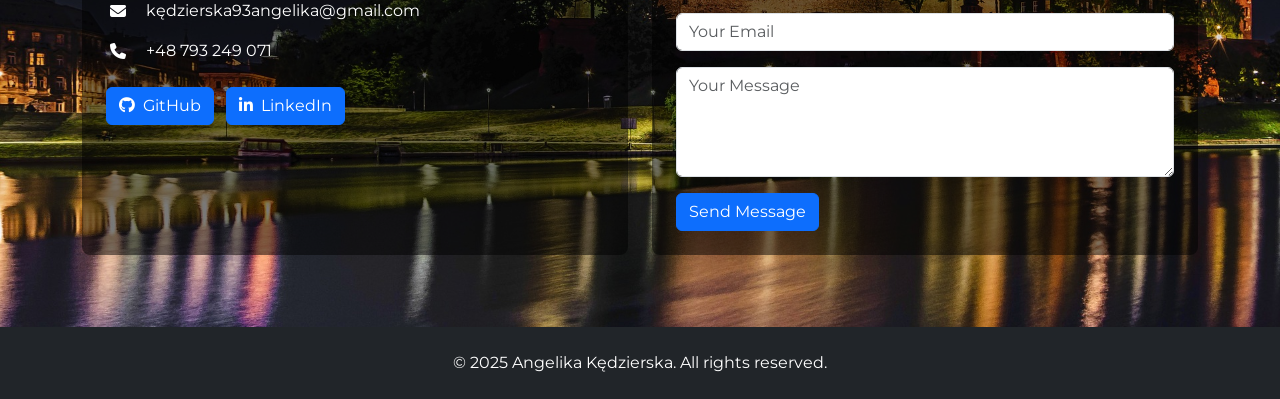
==== commit 3c62ed5e: "Aktualizacja pliku index.html" ====
--- a/index.html
+++ b/index.html
@@ -34,6 +34,15 @@
   <link rel="stylesheet" href="./css/style.css">
   <link rel="stylesheet" href="https://cdn.jsdelivr.net/npm/bootstrap-icons@1.11.1/font/bootstrap-icons.css">
 </head>
+<!-- Google tag (gtag.js) -->
+<script async src="https://www.googletagmanager.com/gtag/js?id=G-QQ4CLH3277"></script>
+<script>
+  window.dataLayer = window.dataLayer || [];
+  function gtag(){dataLayer.push(arguments);}
+  gtag('js', new Date());
+
+  gtag('config', 'G-QQ4CLH3277');
+</script>
 
 <body data-bs-spy="scroll" data-bs-target="#navbar" data-bs-offset="66">
   <!-- Navigation -->
@@ -167,7 +176,7 @@
              <!-- Project 1 -->
           <div class="col-lg-6 mb-4" data-aos="fade-up">
             <div class="card h-100">
-              <img src="./img/EMAIL CAMPAIGNS (1).png" class="card-img-top" alt="email marketing">
+              <img src="./img/EMAIL CAMPAIGNS _1_.png" class="card-img-top" alt="email marketing">
               <div class="card-body d-flex flex-column">
                 <h4 class="card-title">Email Marketing</h4>
                 <div class="results-badge mb-3">
@@ -432,30 +441,82 @@
       <div class="row">
         <!-- Existing Certification 1 -->
             <!-- New Salesforce Trailblazer Profile Card -->
-        <div class="col-md-6 mb-4" data-aos="fade-up" data-aos-delay="200">
-            <div class="cert-card p-4 h-100">
-              <div class="d-flex align-items-center mb-3">
-                <i class="fab fa-salesforce fa-3x text-info me-3"></i>
-                <div>
-                  <h4>Salesforce Trailblazer Profile</h4>
-                  <p class="text-muted mb-2">View my achievements and badges</p>
-                  <a href="https://www.salesforce.com/trailblazer/akdzierska" target="_blank" class="btn btn-sm btn-outline-primary">
-                    View Profile <i class="fas fa-external-link-alt ms-1"></i>
-                  </a>
-                </div>
-              </div>
-            </div>
-          </div>
-        <div class="col-md-6 mb-4" data-aos="fade-up">
-          <div class="cert-card p-4 h-100">
-            <div class="d-flex align-items-center mb-3">
-              <i class="fab fa-salesforce fa-3x text-info me-3"></i>
-              <div>
-                <h4>Salesforce Marketing Cloud Email Specialist</h4>
-              </div>
-            </div>
-          </div>
-        </div>
+   <div class="col-md-6 mb-4" data-aos="fade-up" data-aos-delay="300">
+    <div class="cert-card p-4 h-100">
+      <div class="d-flex mb-3">
+        <i class="fab fa-wordpress fa-3x blue-text me-3"></i> 
+        <div>
+          <span class="badge bg-warning text-dark position-absolute top-0 translate-middle rounded-pill px-2 py-1" style="font-size: 0.7rem;">
+            IN PROGRESS
+          </span>
+          <h4>Become a WordPress Developer: PHP & JavaScript (Udemy)</h4>
+       
+          <div class="course-list">
+            <ul>
+              <li>Custom Theme & Plugin Development</li>
+              <li>Advanced PHP & SQL Database Queries</li>
+              <li>JavaScript (ES6) & WordPress REST API</li>
+              <li>Gutenberg Block Development with React</li>
+            </ul>
+          </div>
+          <a href="https://www.udemy.com/course/become-a-wordpress-developer-php-javascript/" target="_blank" class="btn btn-sm btn-outline-primary">
+            View Course Details <i class="fas fa-external-link-alt ms-1"></i>
+          </a>
+        </div>
+      </div>
+    </div>
+</div>
+
+   <div class="col-md-6 mb-4" data-aos="fade-up" data-aos-delay="200">
+    <div class="cert-card p-4 h-100">
+      <div class="d-flex  mb-3">
+        <i class="fas fa-award fa-3x blue-text me-3"></i> <!-- Changed to green -->
+        <div>
+            <span class="badge bg-primary position-absolute top-0 translate-middle rounded-pill px-2 py-1" style="font-size: 0.7rem;">
+    NEW
+  </span>
+          <h4>"Skills of Tomorrow: AI" Course for Business Development (Google & SGH Certificate)</h4>
+       
+          <div class="course-list">
+        
+            <ul>
+              <li>AI Content Creation</li>
+              <li>Process Automation</li>
+               <li>AI Solutions Development</li>
+              <li>Organizational Change</li>
+              <!-- Add other courses you completed -->
+            </ul>
+          </div>
+          <a href="https://drive.google.com/file/d/1hthECUAOQDQFms22Lzqs-4Ic-GI821GJ/view?usp=drive_link" target="_blank" class="btn btn-sm btn-outline-primary">
+            View Certyficat <i class="fas fa-external-link-alt ms-1"></i>
+          </a>
+        </div>
+      </div>
+    </div>
+  </div>
+  <div class="col-md-6 mb-4" data-aos="fade-up" data-aos-delay="200">
+    <div class="cert-card p-4 h-100">
+      <div class="d-flex  mb-3">
+        <i class="fas fa-award fa-3x blue-text me-3"></i> <!-- Changed to green -->
+        <div>
+          <h4>eAkademia Online Courses</h4>
+       
+          <div class="course-list">
+        
+            <ul>
+              <li>Advanced WordPress Development</li>
+              <li>E-Commerce Strategies</li>
+                 <li>SEO Planning and Keyword Research</li>
+              <!-- Add other courses you completed -->
+            </ul>
+          </div>
+          <a href="https://eakademia.online/" target="_blank" class="btn btn-sm btn-outline-primary">
+            Visit Platform <i class="fas fa-external-link-alt ms-1"></i>
+          </a>
+        </div>
+      </div>
+    </div>
+  </div>
 
         
         <div class="col-md-6 mb-4" data-aos="fade-up" data-aos-delay="100">
@@ -476,28 +537,34 @@
           </div>
         
           <!-- In your Certifications section - add this card -->
-<div class="col-md-6 mb-4" data-aos="fade-up" data-aos-delay="200">
-    <div class="cert-card p-4 h-100">
-      <div class="d-flex  mb-3">
-        <i class="fas fa-award fa-3x blue-text me-3"></i> <!-- Changed to green -->
-        <div>
-          <h4>eAkademia Online Courses</h4>
-       
-          <div class="course-list">
-        
-            <ul>
-              <li>Advanced WordPress Development</li>
-              <li>E-Commerce Strategies</li>
-              <!-- Add other courses you completed -->
-            </ul>
-          </div>
-          <a href="https://eakademia.online/" target="_blank" class="btn btn-sm btn-outline-primary">
-            Visit Platform <i class="fas fa-external-link-alt ms-1"></i>
-          </a>
-        </div>
-      </div>
-    </div>
-  </div>
+
+
+
+       <div class="col-md-6 mb-4" data-aos="fade-up" data-aos-delay="200">
+            <div class="cert-card p-4 h-100">
+              <div class="d-flex align-items-center mb-3">
+                <i class="fab fa-salesforce fa-3x text-info me-3"></i>
+                <div>
+                  <h4>Salesforce Trailblazer Profile</h4>
+                  <p class="text-muted mb-2">View my achievements and badges</p>
+                  <a href="https://www.salesforce.com/trailblazer/akdzierska" target="_blank" class="btn btn-sm btn-outline-primary">
+                    View Profile <i class="fas fa-external-link-alt ms-1"></i>
+                  </a>
+                </div>
+              </div>
+            </div>
+          </div>
+        <div class="col-md-6 mb-4" data-aos="fade-up">
+          <div class="cert-card p-4 h-100">
+            <div class="d-flex align-items-center mb-3">
+              <i class="fab fa-salesforce fa-3x text-info me-3"></i>
+              <div>
+                <h4>Salesforce Marketing Cloud Email Specialist</h4>
+              </div>
+            </div>
+          </div>
+        </div>
+
     
       </div>
     </div>
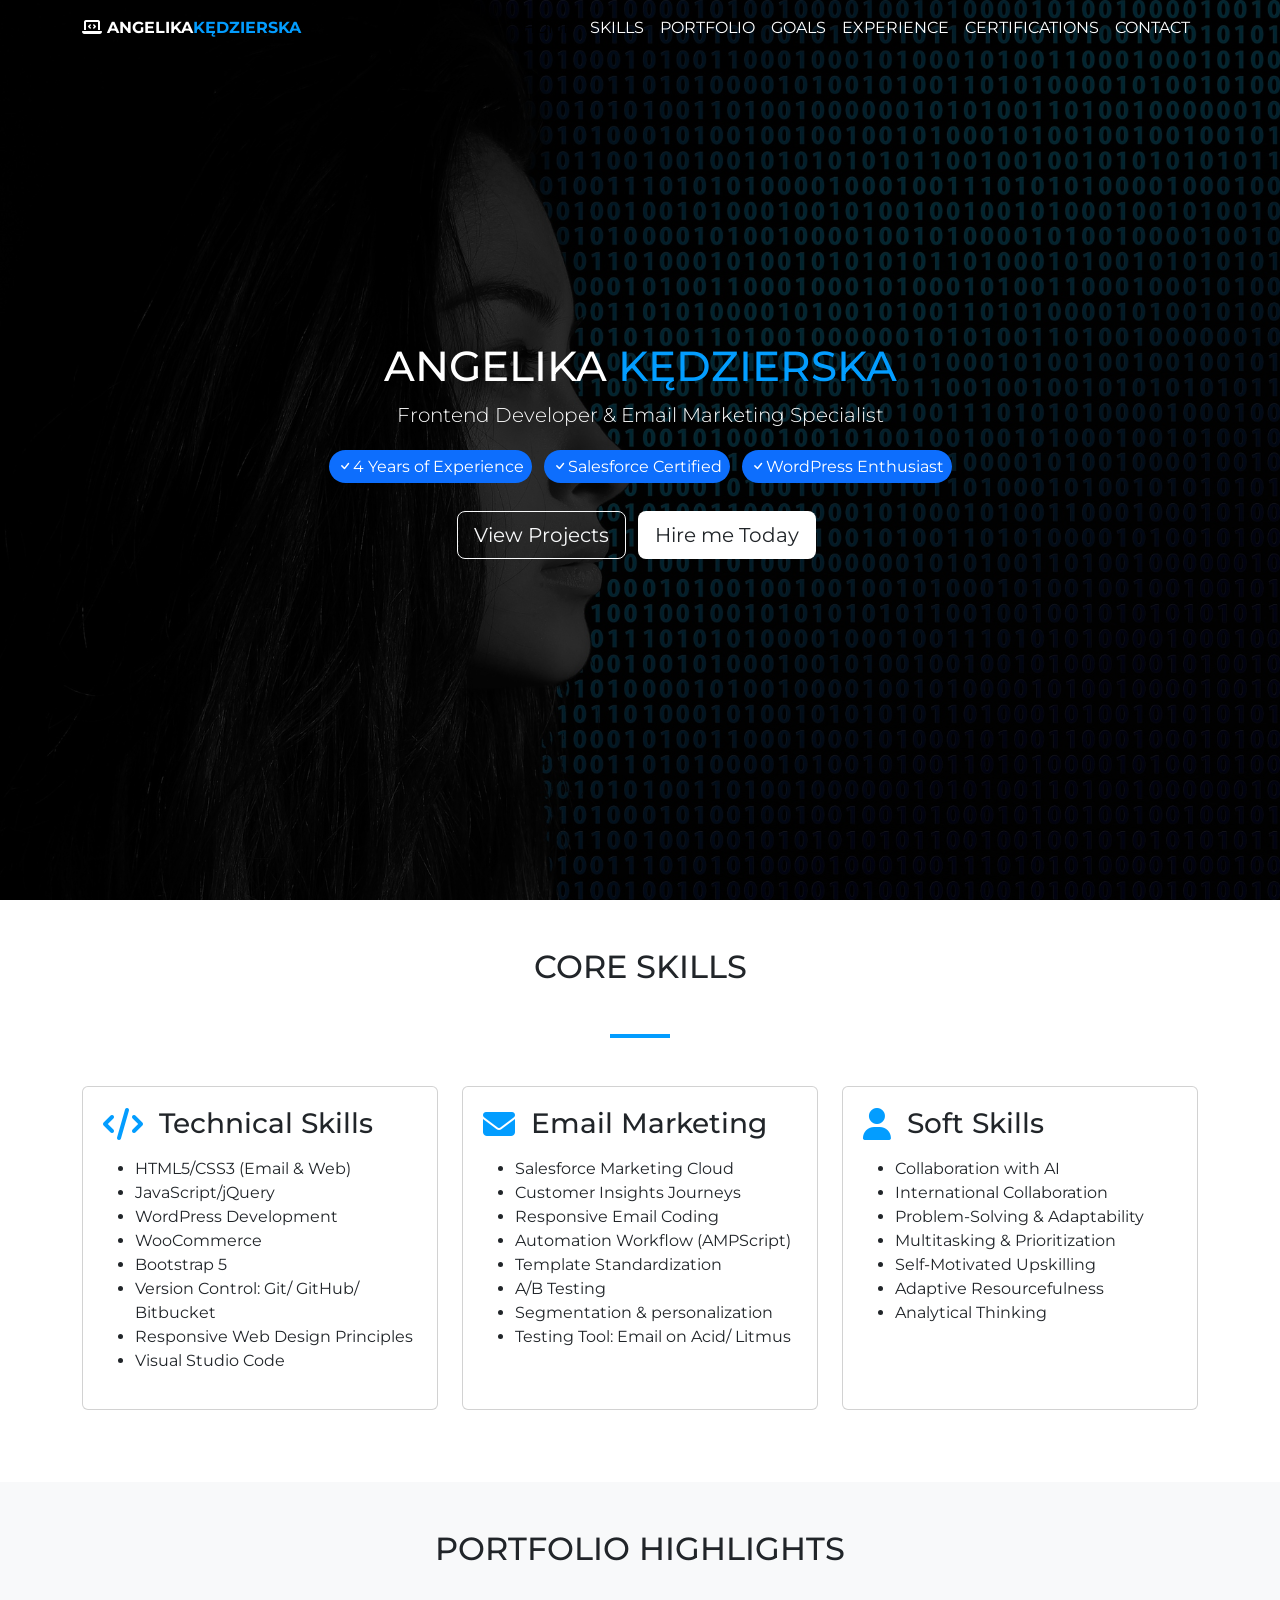
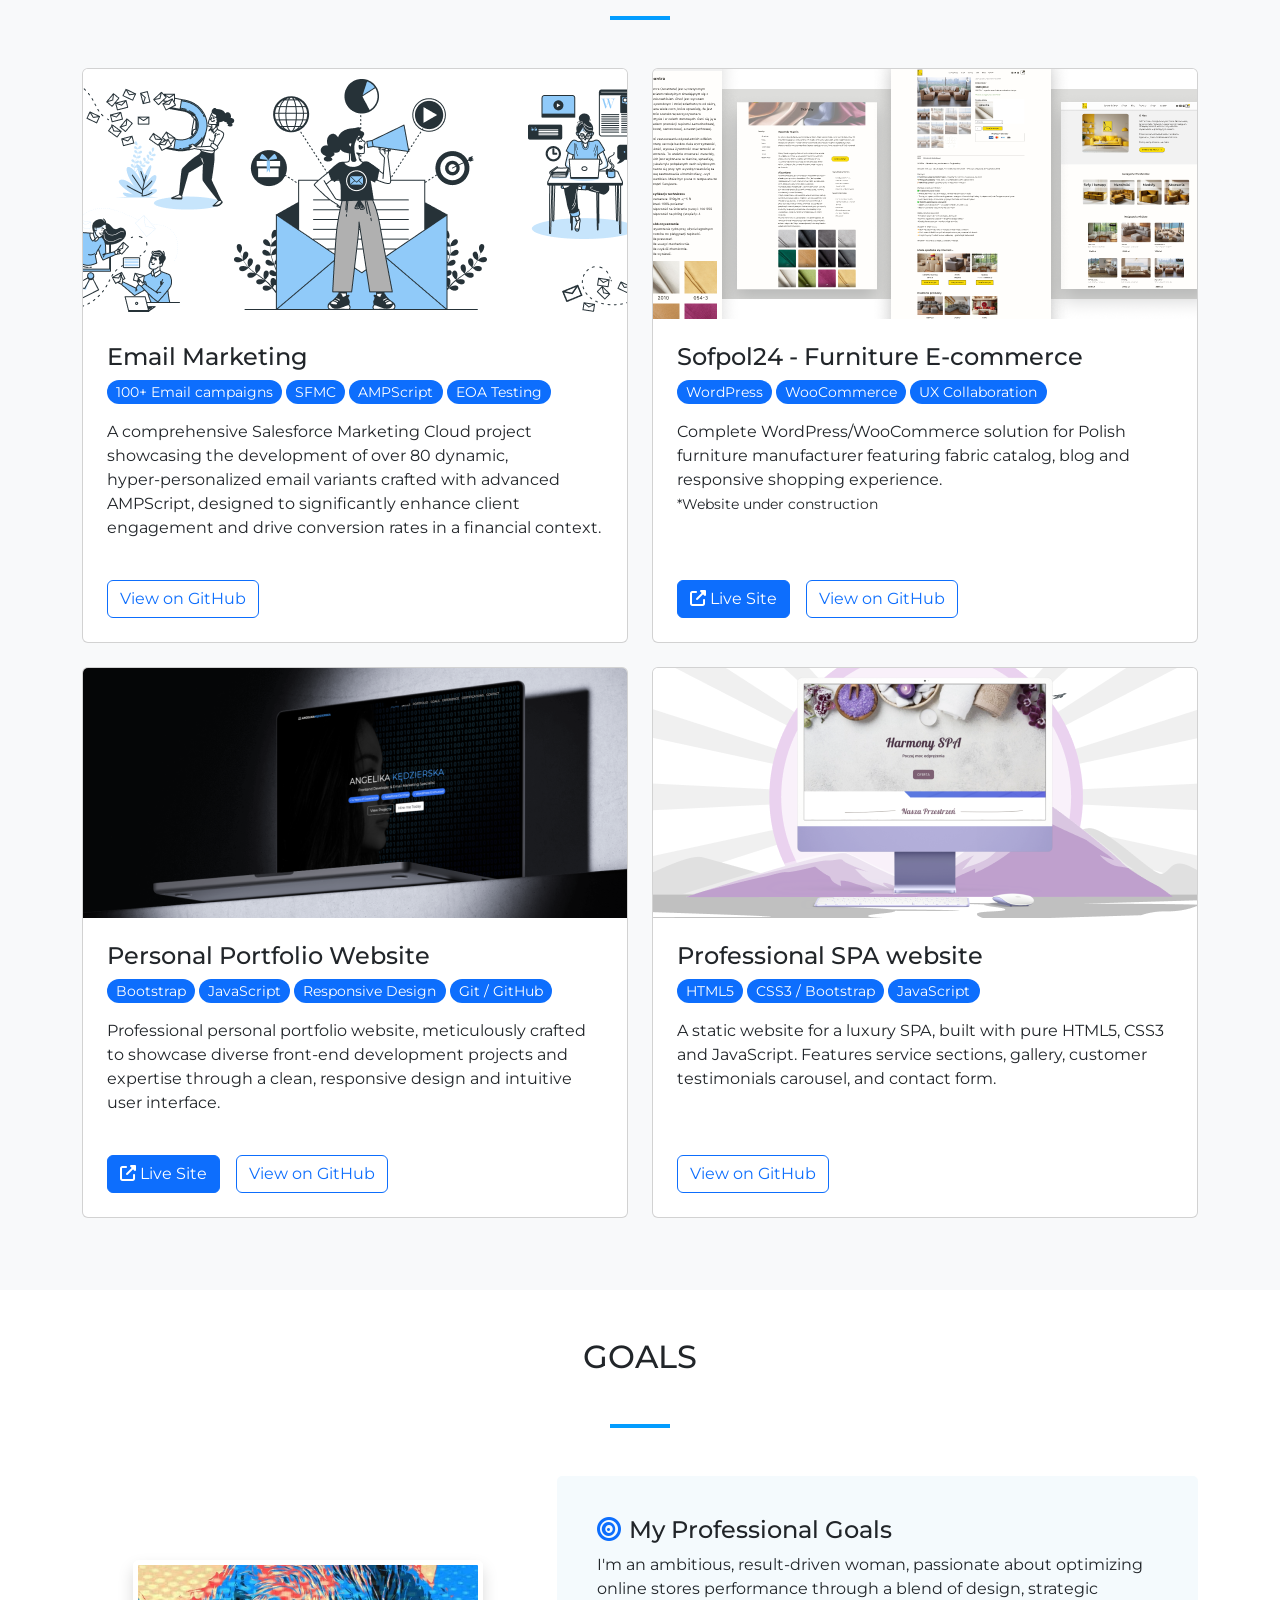
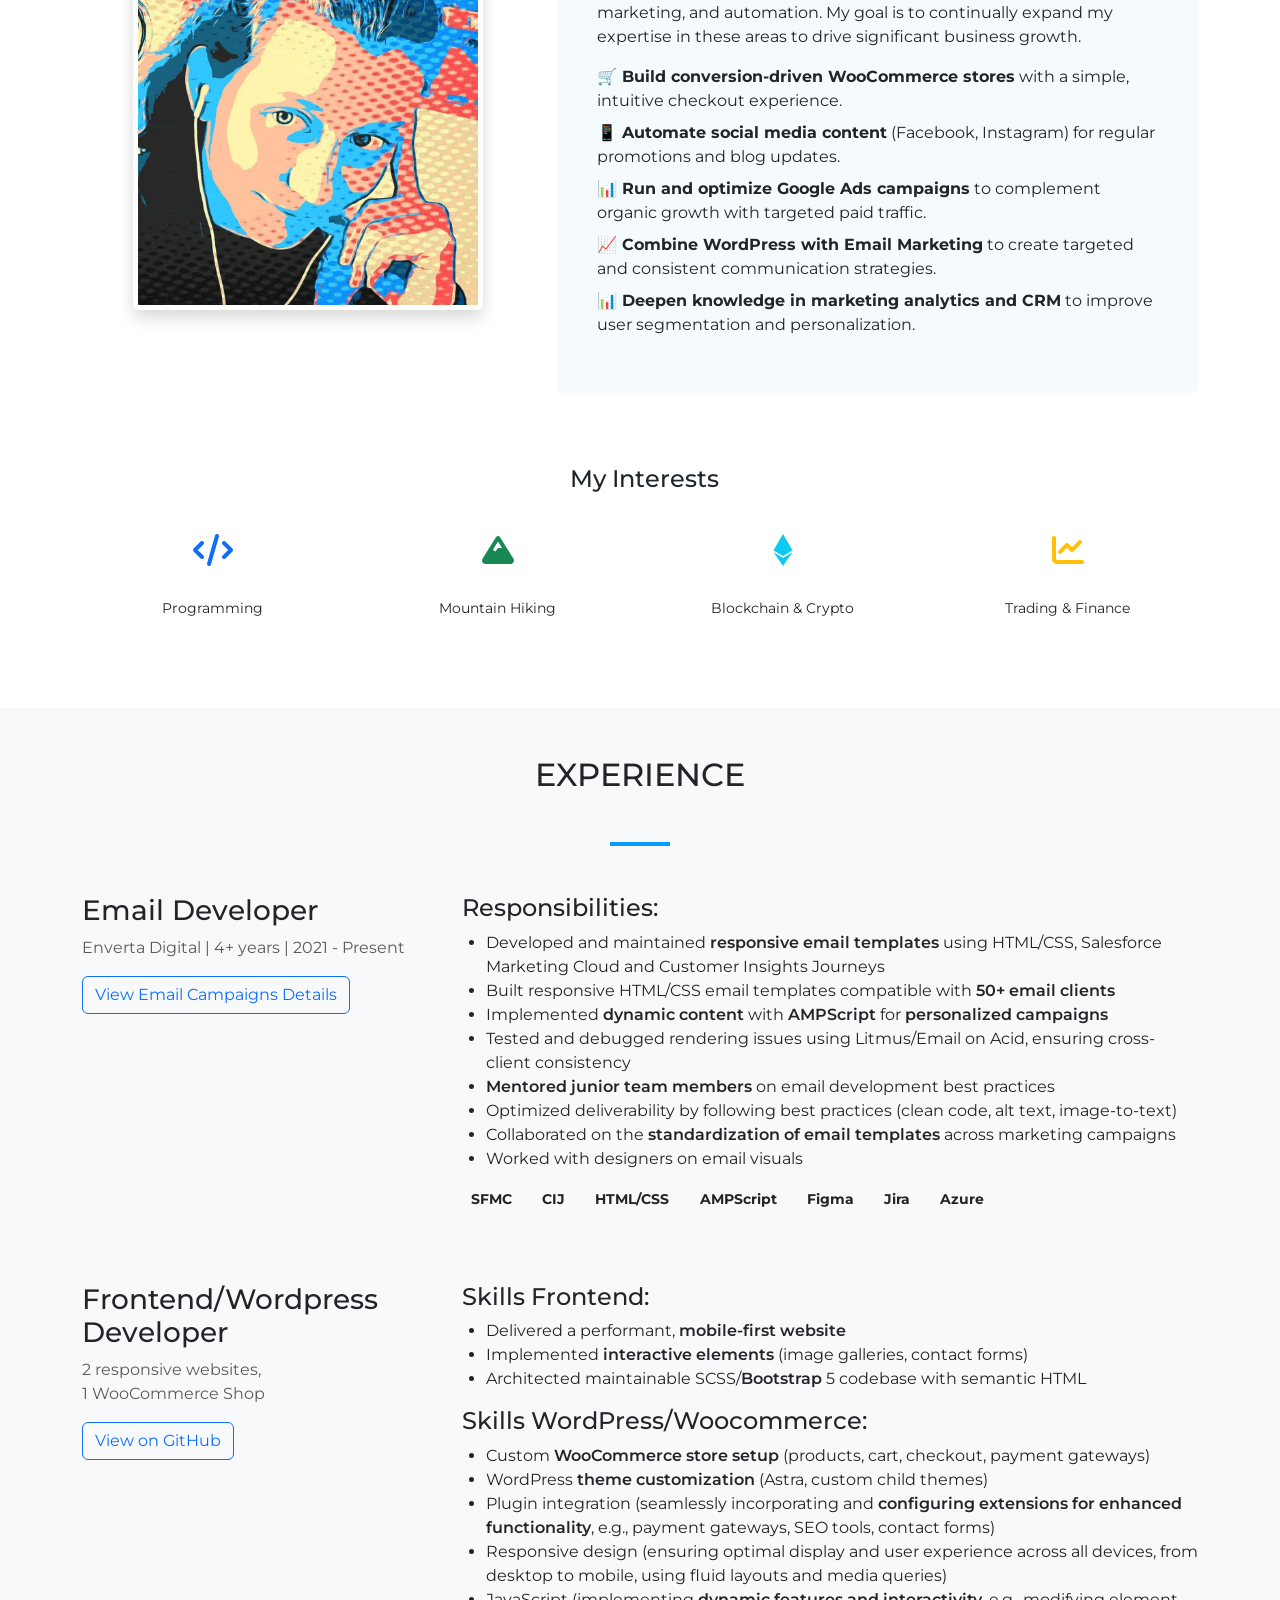
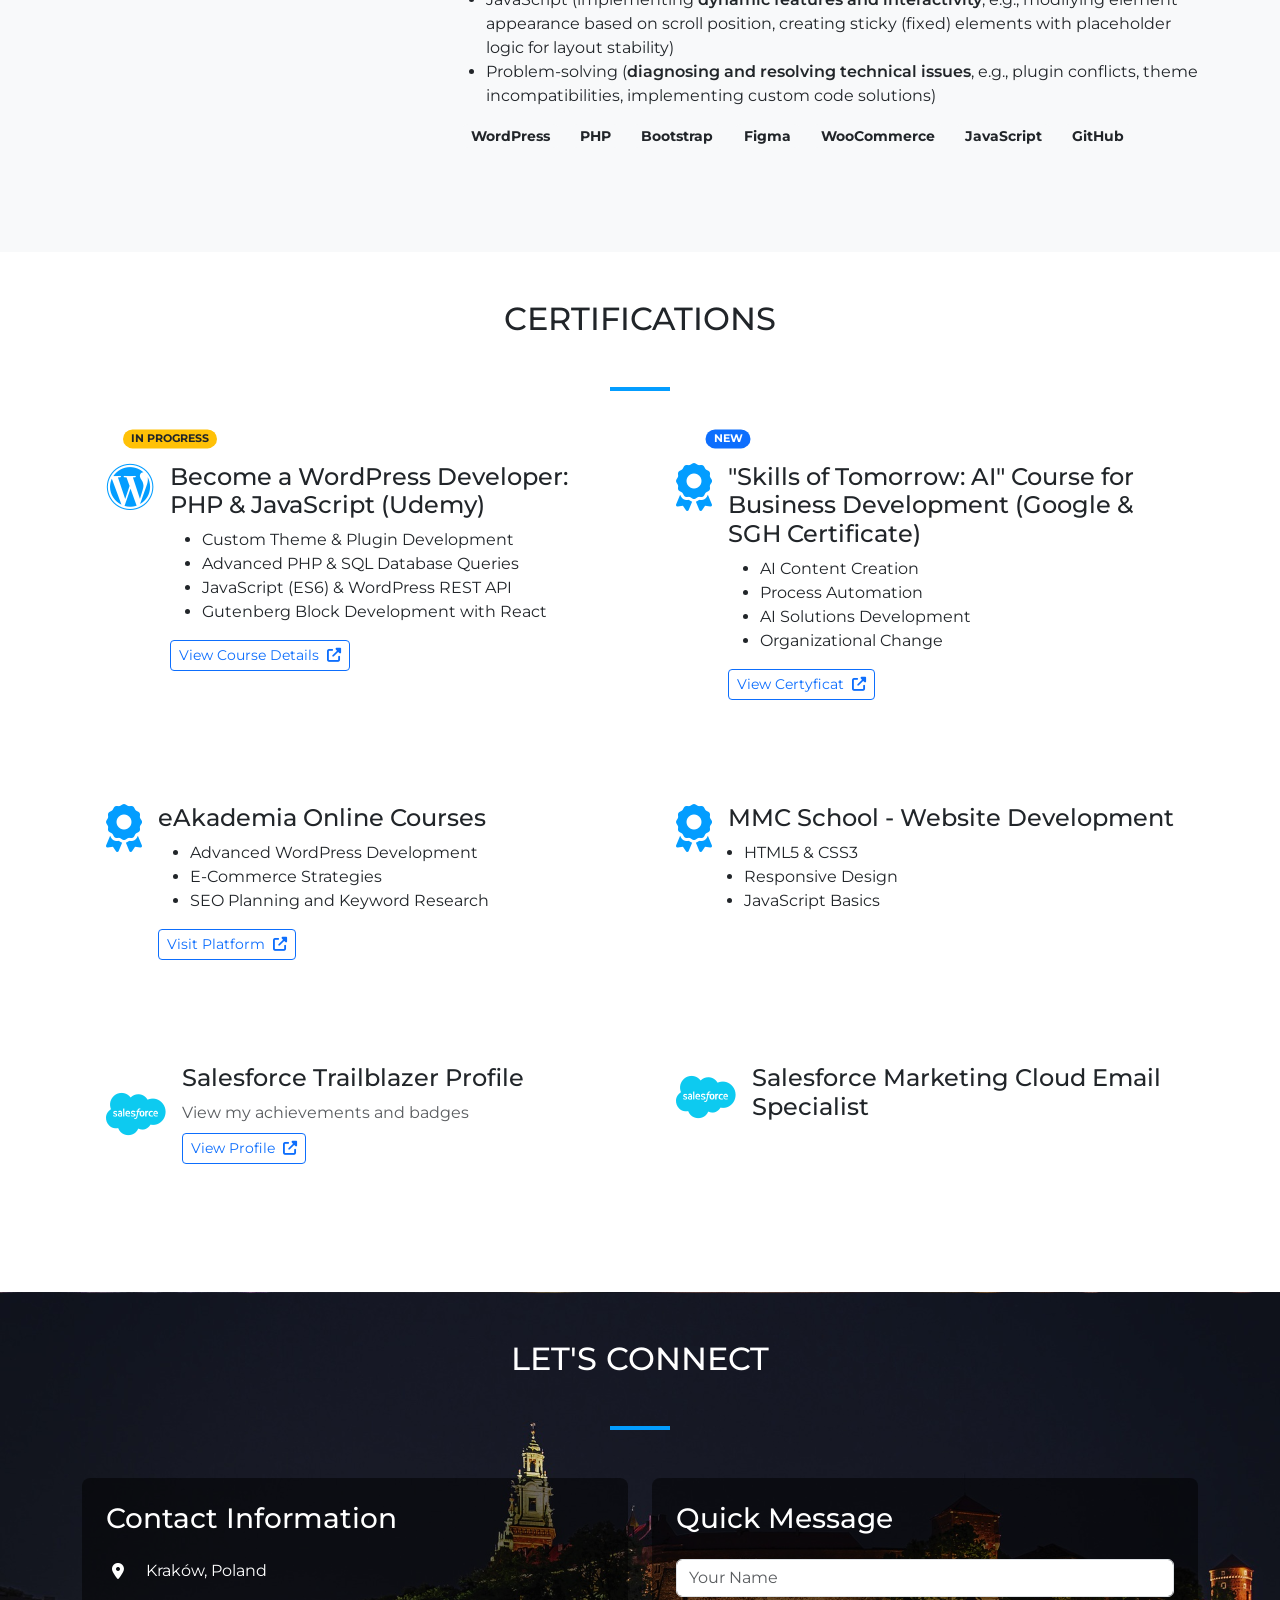
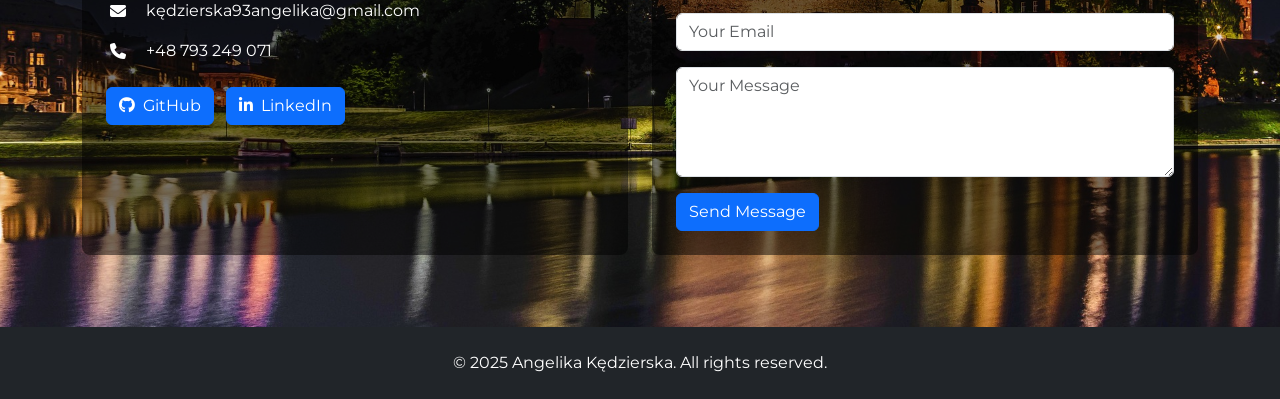
==== commit 5f61d1d2: "poprawa img" ====
--- a/index.html
+++ b/index.html
@@ -176,7 +176,7 @@
              <!-- Project 1 -->
           <div class="col-lg-6 mb-4" data-aos="fade-up">
             <div class="card h-100">
-              <img src="./img/EMAIL CAMPAIGNS _1_.png" class="card-img-top" alt="email marketing">
+              <img src="./img/email_c.png" class="card-img-top" alt="email marketing">
               <div class="card-body d-flex flex-column">
                 <h4 class="card-title">Email Marketing</h4>
                 <div class="results-badge mb-3">
